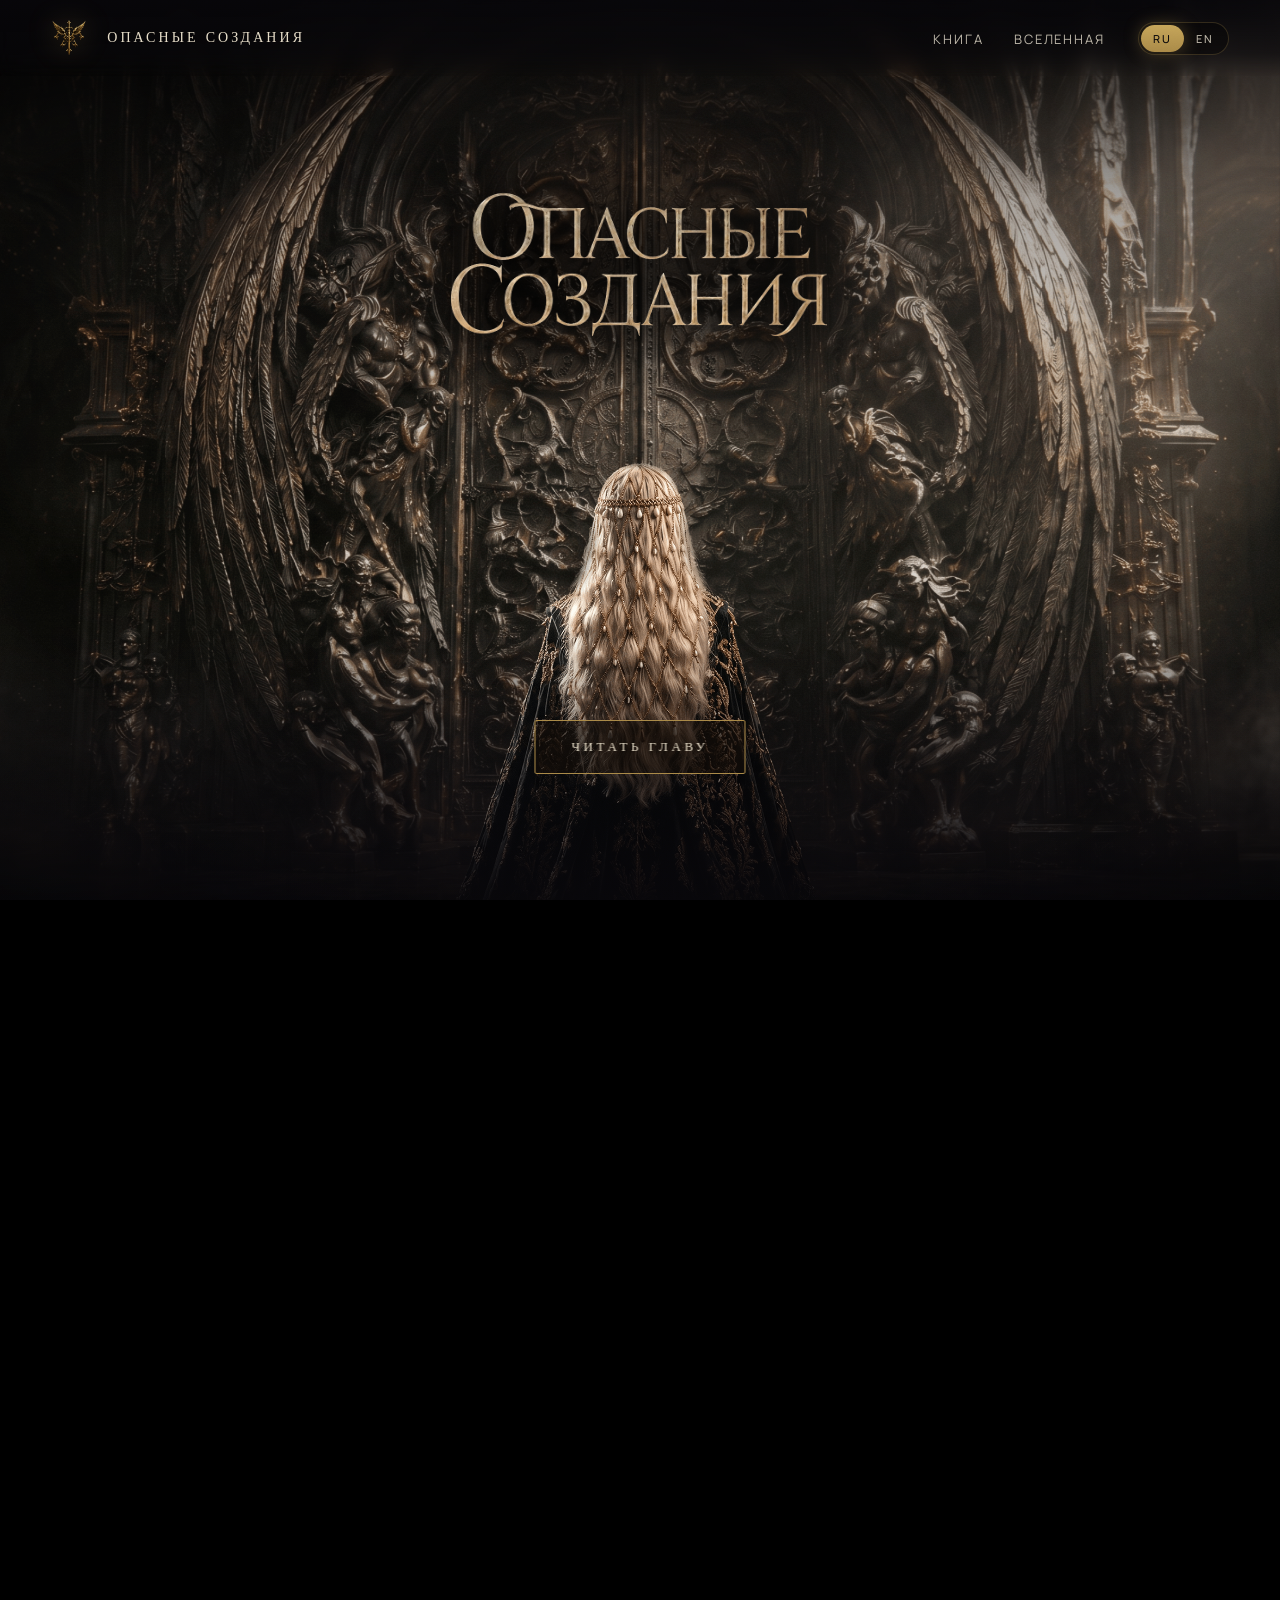
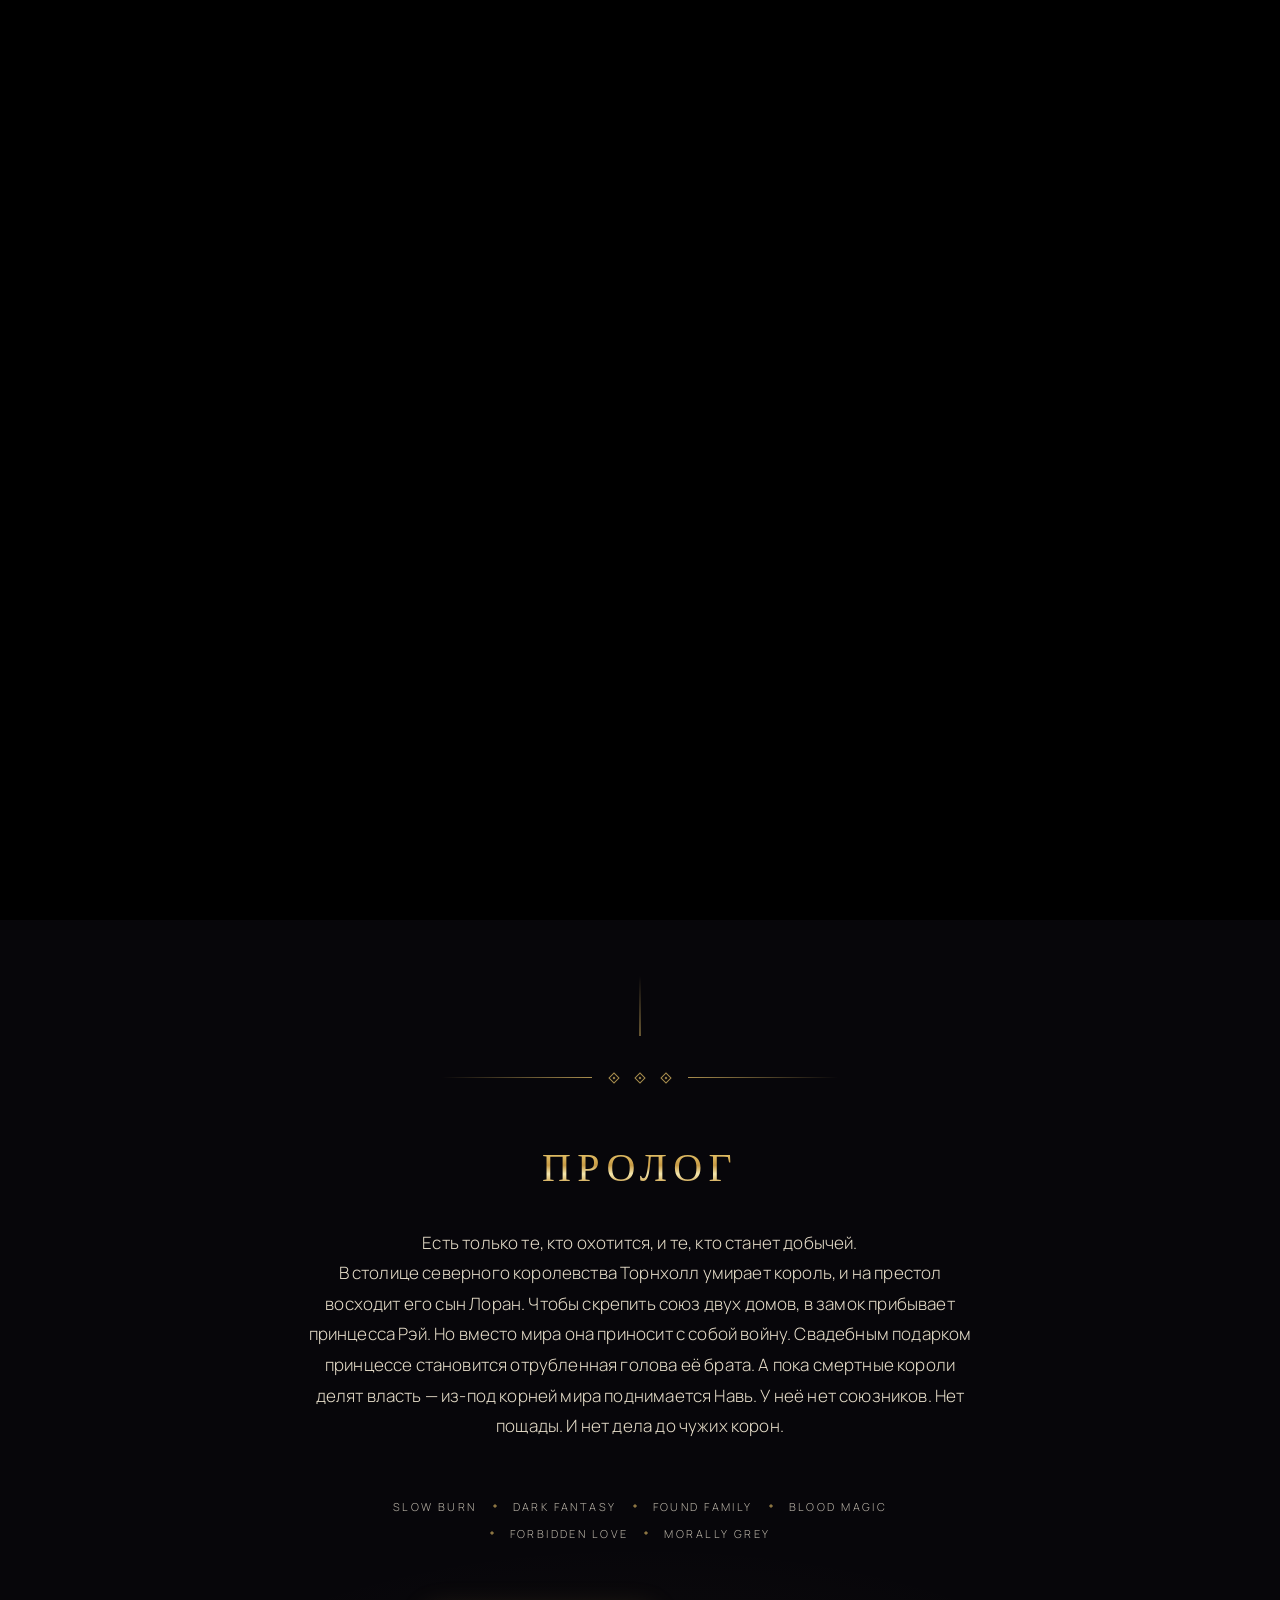
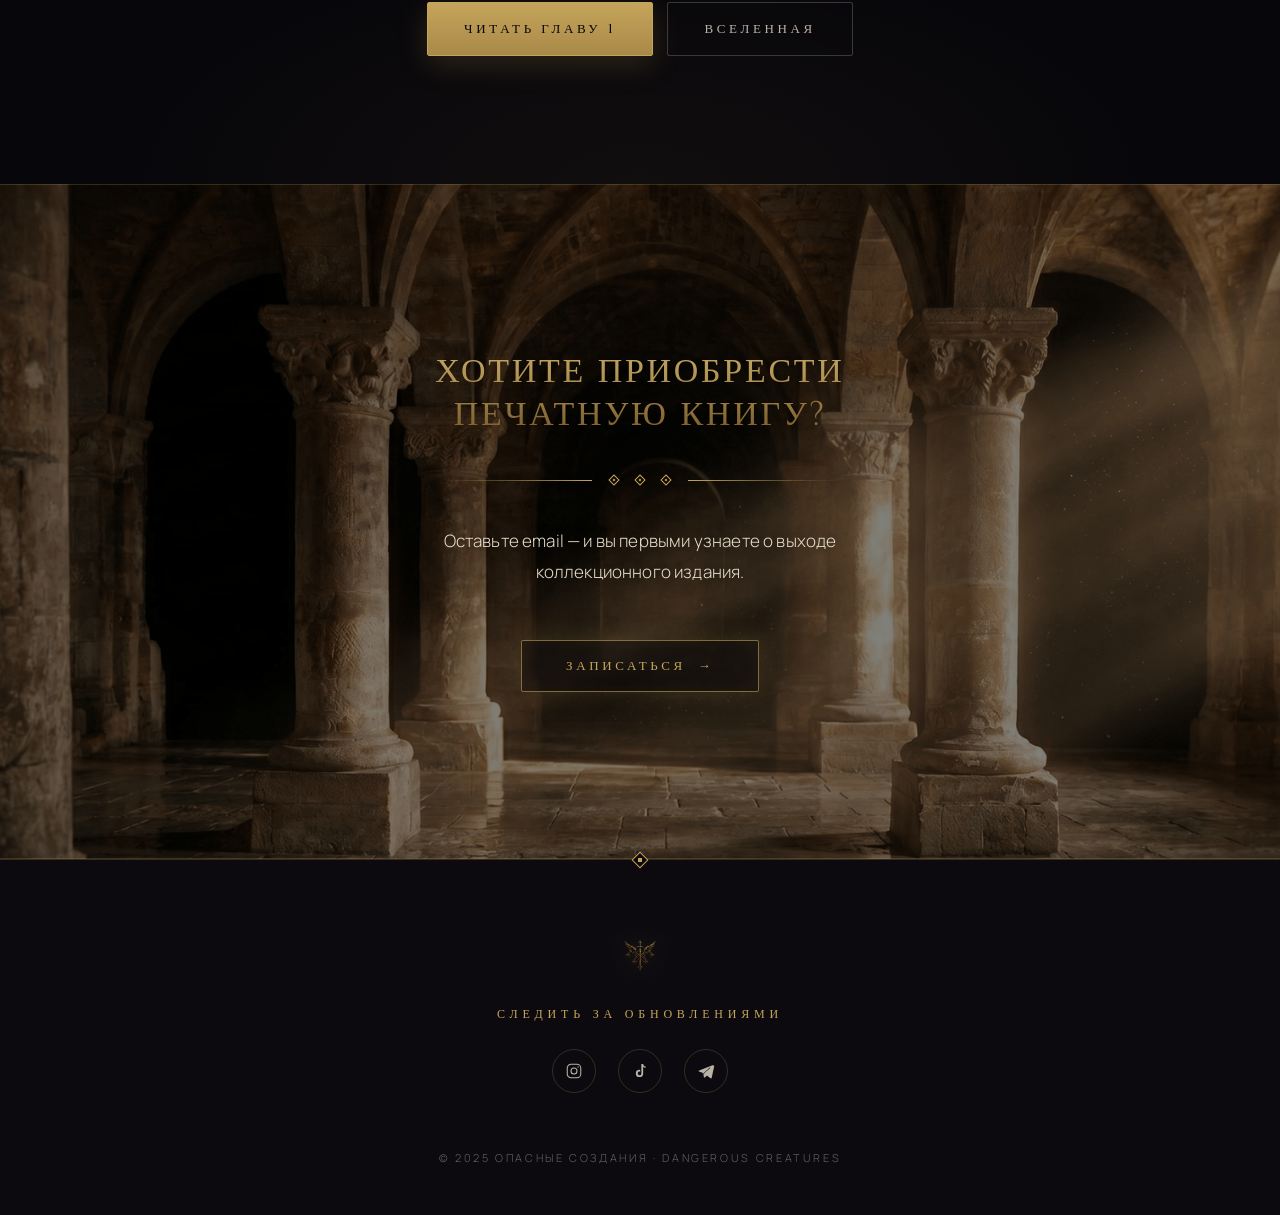
==== index.html @ c4b8ee61 "inital" ====
<!DOCTYPE html>
<html lang="ru">
<head>
<meta charset="UTF-8" />
<meta name="viewport" content="width=device-width, initial-scale=1.0" />
<title>Опасные Создания — Dark Fantasy</title>
<link rel="preconnect" href="https://fonts.googleapis.com" />
<link rel="preconnect" href="https://fonts.gstatic.com" crossorigin />
<link href="https://fonts.googleapis.com/css2?family=Cinzel:wght@400;500;600;700;800&family=Cormorant+Garamond:ital,wght@0,300;0,400;0,500;0,600;1,300;1,400&family=Manrope:wght@300;400;500;600&family=Playfair+Display:ital,wght@0,400;0,500;1,400&display=swap" rel="stylesheet" />
<link rel="icon" type="image/png" href="assets/logo_small.png" />
<style>
  :root {
    --obsidian: #07060a;
    --obsidian-2: #0c0a0f;
    --ink: #131017;
    --gold: #C5A55A;
    --gold-soft: #a98948;
    --gold-deep: #7c5e29;
    /* metallic gold — pale highlight → rich gold → bronze shadow → highlight band */
    --gold-gradient: linear-gradient(180deg,
      #f7ecc0 0%,
      #e6c66e 22%,
      #c79a44 44%,
      #f4e6ad 58%,
      #cca04a 74%,
      #9a7430 100%);
    /* muted gold — softer, dimmer band for the pre-order heading */
    --gold-gradient-soft: linear-gradient(180deg,
      #c2a766 0%,
      #a98948 46%,
      #8a6c38 74%,
      #7c5e29 100%);
    --burgundy: #4B0F16;
    --pearl: #e6ddc9;
    --pearl-dim: #b9b3a7;
    --line: rgba(197, 165, 90, 0.22);
    --nav-h: 76px;
  }

  * { box-sizing: border-box; margin: 0; padding: 0; }

  html {
    scroll-behavior: smooth;
    /* Magnetic snap to description after hero ends. Snap only on description
       (so within-hero scrolling stays free), proximity so it only pulls when close. */
    scroll-snap-type: y proximity;
  }
  .description { scroll-snap-align: start; }

  body {
    background: var(--obsidian);
    color: var(--pearl);
    font-family: 'Manrope', sans-serif;
    font-weight: 300;
    line-height: 1.55;
    overflow-x: clip;
    -webkit-font-smoothing: antialiased;
  }

  img { display: block; max-width: 100%; }

  ::selection { background: var(--gold); color: var(--obsidian); }

  /* ---------- film-grain texture across the page ---------- */
  body::before {
    content: "";
    position: fixed; inset: 0;
    pointer-events: none;
    z-index: 200;
    opacity: 0.07;
    mix-blend-mode: overlay;
    background-image: url("data:image/svg+xml;utf8,<svg xmlns='http://www.w3.org/2000/svg' width='200' height='200'><filter id='n'><feTurbulence type='fractalNoise' baseFrequency='0.85' numOctaves='2' stitchTiles='stitch'/><feColorMatrix values='0 0 0 0 0.77 0 0 0 0 0.65 0 0 0 0 0.35 0 0 0 0.7 0'/></filter><rect width='100%25' height='100%25' filter='url(%23n)'/></svg>");
  }

  /* ---------- NAVIGATION ---------- */
  .nav {
    position: fixed;
    top: 0; left: 0; right: 0;
    height: var(--nav-h);
    z-index: 100;
    display: flex;
    align-items: center;
    justify-content: space-between;
    padding: 0 clamp(20px, 4vw, 56px);
    background: linear-gradient(180deg, rgba(7,6,10,0.85) 0%, rgba(7,6,10,0.55) 70%, rgba(7,6,10,0) 100%);
    backdrop-filter: blur(8px);
    -webkit-backdrop-filter: blur(8px);
    transition: background 0.4s ease;
  }
  .nav.is-solid {
    background: rgba(7,6,10,0.92);
    border-bottom: 1px solid var(--line);
  }

  .brand {
    display: flex;
    align-items: center;
    gap: 20px;
    color: var(--pearl);
    text-decoration: none;
  }
  .brand img {
    width: 36px; height: 36px;
    flex-shrink: 0;
    object-fit: contain;
    filter: drop-shadow(0 0 14px rgba(197,165,90,0.35));
  }
  .brand-name {
    font-family: 'Cinzel', serif;
    font-weight: 500;
    font-size: 14px;
    letter-spacing: 0.22em;
    text-transform: uppercase;
    color: var(--pearl);
    white-space: nowrap;
  }

  .nav-right {
    display: flex;
    align-items: center;
    gap: clamp(18px, 2.6vw, 38px);
  }
  .nav-links {
    display: flex;
    align-items: center;
    gap: clamp(18px, 2.4vw, 34px);
    list-style: none;
  }
  .nav-links a {
    font-family: 'Manrope', sans-serif;
    font-weight: 400;
    font-size: 13px;
    letter-spacing: 0.14em;
    text-transform: uppercase;
    color: var(--pearl-dim);
    text-decoration: none;
    position: relative;
    padding: 4px 0;
    transition: color 0.3s ease;
  }
  .nav-links a::after {
    content: "";
    position: absolute;
    left: 0; right: 0; bottom: -2px;
    height: 1px;
    background: var(--gold);
    transform: scaleX(0);
    transform-origin: left center;
    transition: transform 0.4s ease;
  }
  .nav-links a:hover { color: var(--pearl); }
  .nav-links a:hover::after { transform: scaleX(1); }

  /* lang toggle */
  .lang {
    display: inline-flex;
    align-items: center;
    border: 1px solid var(--line);
    border-radius: 999px;
    padding: 2px;
    background: rgba(0,0,0,0.35);
  }
  .lang button {
    appearance: none;
    border: 0;
    background: transparent;
    color: var(--pearl-dim);
    font-family: 'Manrope', sans-serif;
    font-size: 11px;
    font-weight: 500;
    letter-spacing: 0.18em;
    padding: 6px 12px;
    border-radius: 999px;
    cursor: pointer;
    transition: all 0.3s ease;
  }
  .lang button.is-active {
    background: linear-gradient(180deg, var(--gold) 0%, var(--gold-soft) 100%);
    color: var(--obsidian);
    box-shadow: 0 0 18px rgba(197,165,90,0.35);
  }

  /* burger */
  .burger {
    display: none;
    width: 34px; height: 34px;
    background: transparent;
    border: 0;
    cursor: pointer;
    position: relative;
  }
  .burger span {
    display: block;
    height: 1px;
    background: var(--pearl);
    margin: 7px 0;
    transition: transform 0.3s ease, opacity 0.3s ease;
  }
  .nav.is-open .burger span:nth-child(1) { transform: translateY(8px) rotate(45deg); }
  .nav.is-open .burger span:nth-child(2) { opacity: 0; }
  .nav.is-open .burger span:nth-child(3) { transform: translateY(-8px) rotate(-45deg); }

  /* ---------- HERO ----------
     Scroll-driven cinematic sequence (desktop). The hero is a tall scroll
     region with a sticky stage pinned to the viewport. As you scroll, the
     three backgrounds cross-fade with a forward push (home_1 → home_2 →
     home_3), the foreground figure (ray_home) stays locked in place, and
     the title grows 25vw → 32vw → 40vw. Static image on mobile (no parallax).
       z0  .hero-bg-3   home_3.png  (deepest hall — always-opaque base)
       z1  .hero-bg-2   home_2.png  (fades away in 2nd half)
       z2  .hero-bg-1   home_1.png  (closed doors — fades away in 1st half)
       z3  tone   z4 fog   z5 .hero-ray (figure)   z6 vignette
       z10 .hero-content (title + tagline + button) */
  .hero {
    position: relative;
    height: 280vh;            /* scroll length of the pinned sequence */
    background: #000;
  }
  .hero-pin {
    position: sticky;
    top: 0;
    height: 100vh;
    min-height: 640px;
    overflow: hidden;
  }
  /* Cross-fading background plates. home_3 is the always-opaque base; the
     plates above it fade out and push forward (scale) as you scroll. */
  .hero-bg {
    position: absolute;
    inset: 0;
    background-size: cover;
    background-position: center;
    background-repeat: no-repeat;
    transform-origin: 50% 58%;
    will-change: opacity, transform;
  }
  .hero-bg-3 { background-image: url("assets/home_3.png"); z-index: 0; }
  .hero-bg-2 { background-image: url("assets/home_2.png"); z-index: 1; }
  .hero-bg-1 { background-image: url("assets/home_1.png"); z-index: 2; }

  /* Foreground figure — locked in place, never animates. Constant 50% height,
     centered on the lower edge, in front of the parallax backgrounds. */
  .hero-ray {
    position: absolute;
    inset: 0;
    z-index: 5;
    pointer-events: none;
    background: url("assets/ray_home.png") center bottom / auto 50% no-repeat;
  }

  /* Tone overlay to keep the title legible over the imagery */
  .hero-bg-tone {
    position: absolute;
    inset: 0;
    z-index: 3;
    pointer-events: none;
    background:
      linear-gradient(180deg,
        rgba(7,6,10,0.55) 0%,
        rgba(7,6,10,0.22) 38%,
        rgba(7,6,10,0.10) 60%,
        rgba(7,6,10,0.55) 100%
      );
  }

  /* Drifting volumetric fog */
  .hero-fog {
    position: absolute;
    inset: 0;
    z-index: 4;
    pointer-events: none;
    background-image: url("data:image/svg+xml;utf8,<svg xmlns='http://www.w3.org/2000/svg' width='800' height='600'><filter id='f'><feTurbulence type='fractalNoise' baseFrequency='0.012 0.018' numOctaves='2' seed='3'/><feColorMatrix values='0 0 0 0 1   0 0 0 0 0.85   0 0 0 0 0.55   0 0 0 0.35 0'/></filter><rect width='100%25' height='100%25' filter='url(%23f)'/></svg>");
    background-size: 1400px 1050px;
    opacity: 0.12;
    mix-blend-mode: screen;
  }

  /* Vignette plate — sits between background layers and content */
  .hero-vignette {
    position: absolute;
    inset: 0;
    z-index: 6;
    pointer-events: none;
    background:
      radial-gradient(ellipse 88% 92% at 50% 50%,
        rgba(0,0,0,0) 50%,
        rgba(0,0,0,0.55) 100%
      ),
      linear-gradient(180deg, rgba(0,0,0,0.55) 0%, rgba(0,0,0,0) 22%),
      linear-gradient(180deg, rgba(0,0,0,0) 70%, rgba(7,6,10,0.95) 100%);
  }

  /* Mobile static layer */
  .hero-mobile {
    display: none;
    position: absolute;
    inset: 0;
    z-index: 0;
    pointer-events: none;
    background: url("assets/home_mobile.png") center / cover no-repeat;
  }
  /* Subtle top/bottom darkening on the mobile hero so title + button stay legible */
  .hero-mobile-tone {
    display: none;
    position: absolute; inset: 0;
    z-index: 1;
    pointer-events: none;
    background:
      linear-gradient(180deg,
        rgba(7,6,10,0.65) 0%,
        rgba(7,6,10,0.20) 22%,
        rgba(7,6,10,0.0) 45%,
        rgba(7,6,10,0.0) 60%,
        rgba(7,6,10,0.75) 100%);
  }

  /* ---------- Hero text overlay (FIXED — sits at z-index 5) ---------- */
  .hero-content {
    position: absolute;
    inset: 0;
    z-index: 10;
    display: flex;
    flex-direction: column;
    align-items: center;
    text-align: center;
    padding: 0 24px;
    pointer-events: none;
  }
  .hero-content > * { pointer-events: auto; }

  /* The text block is the positioning context for the title lockup. */
  .hero-text-block {
    position: absolute;
    inset: 0;
    pointer-events: none;
    will-change: transform, opacity;
  }
  .hero-text-block > * { pointer-events: auto; }

  /* Lockup anchored near the top, above the figure's head. The title image
     grows downward as the sequence advances (width driven by JS). */
  .hero-lockup {
    position: absolute;
    left: 50%;
    top: 13%;
    transform: translateX(-50%);
    z-index: 1;
    display: flex;
    flex-direction: column;
    align-items: center;
    gap: clamp(16px, 2.8vh, 30px);
    width: max-content;
    max-width: 92vw;
  }
  .hero-title {
    position: relative;
    width: 42vw;            /* start size; updated to 42→47→52vw by scroll JS */
    height: auto;
    z-index: 1;
  }

  /* Divider + tagline: independent of the title. Anchored at a fixed spot in
     the viewport (they do NOT move when the title grows) and fade out on scroll. */
  .hero-intro {
    position: absolute;
    left: 50%;
    top: 44%;
    transform: translateX(-50%);
    z-index: 1;
    display: flex;
    flex-direction: column;
    align-items: center;
    gap: clamp(16px, 2.8vh, 30px);
    width: max-content;
    max-width: 92vw;
    will-change: opacity;
  }

  /* Button — separate, anchored to the lower portion; stays still during hero scroll */
  .hero-cta {
    position: absolute;
    bottom: 14vh;
    left: 50%;
    transform: translateX(-50%);
    opacity: 1;
    will-change: opacity;
  }
  @keyframes ctaIn {
    from { opacity: 0; transform: translate(-50%, 16px); }
    to   { opacity: 1; transform: translate(-50%, 0); }
  }
  @keyframes titleIn {
    from { opacity: 0; transform: translateY(20px) scale(0.98); filter: blur(6px); }
    to   { opacity: 1; transform: translateY(0) scale(1); filter: blur(0); }
  }

  .hero-divider {
    width: min(420px, 60vw);
    height: 1px;
    background: linear-gradient(90deg, transparent, #9c7330 8%, #b5853a 50%, #9c7330 92%, transparent);
    transform-origin: center;
  }
  @keyframes lineGrow {
    from { transform: scaleX(0); opacity: 0; }
    to   { transform: scaleX(1); opacity: 1; }
  }

  .hero-tagline {
    font-family: 'Cormorant Garamond', serif;
    font-weight: 400;
    font-style: italic;
    font-size: clamp(15px, 1.55vw, 22px);
    color: var(--pearl);
    letter-spacing: 0.02em;
    max-width: 720px;
    text-wrap: balance;
    text-shadow: 0 2px 18px rgba(0,0,0,0.9), 0 0 30px rgba(0,0,0,0.7);
    opacity: 1;
  }
  .hero-tagline::before, .hero-tagline::after {
    content: "“";
    color: var(--gold);
    font-size: 1.1em;
    margin: 0 4px;
    opacity: 0.7;
  }
  .hero-tagline::after { content: "”"; }

  @keyframes fadeUp {
    from { opacity: 0; transform: translateY(16px); }
    to   { opacity: 1; transform: translateY(0); }
  }

  /* Entrance animations only when motion is allowed. Base state above is the
     visible end-state, so print / PDF / reduced-motion always show content. */
  @media (prefers-reduced-motion: no-preference) {
    .hero-title   { animation: titleIn 1.4s 0.2s cubic-bezier(.2,.7,.2,1) both; }
    .hero-divider { animation: lineGrow 1.2s 1.1s cubic-bezier(.2,.7,.2,1) both; }
    .hero-tagline { animation: fadeUp 1.2s 1.5s ease both; }
    .hero-cta     { animation: ctaIn 1.2s 1.9s ease both; }
  }

  /* Buttons */
  .btn {
    display: inline-flex;
    align-items: center;
    justify-content: center;
    gap: 12px;
    font-family: 'Cinzel', serif;
    font-weight: 500;
    font-size: 13px;
    letter-spacing: 0.28em;
    text-transform: uppercase;
    text-decoration: none;
    padding: 16px 36px;
    color: var(--pearl);
    background: rgba(20, 14, 8, 0.55);
    border: 1px solid var(--gold-soft);
    border-radius: 2px;
    cursor: pointer;
    position: relative;
    overflow: hidden;
    transition: color 0.4s ease, border-color 0.4s ease, background 0.4s ease, letter-spacing 0.4s ease;
    backdrop-filter: blur(2px);
  }
  .btn::before {
    content: "";
    position: absolute;
    inset: 0;
    background: linear-gradient(120deg, transparent 0%, rgba(197,165,90,0.18) 50%, transparent 100%);
    transform: translateX(-110%);
    transition: transform 0.7s cubic-bezier(.4,0,.2,1);
  }
  .btn:hover {
    color: var(--obsidian);
    background: var(--gold);
    border-color: var(--gold);
    letter-spacing: 0.32em;
    box-shadow: 0 0 40px rgba(197,165,90,0.25);
  }
  .btn:hover::before { transform: translateX(110%); }

  .btn-ghost {
    background: transparent;
    border-color: rgba(231,228,222,0.22);
    color: var(--pearl-dim);
  }
  .btn-ghost:hover {
    border-color: var(--gold);
    background: transparent;
    color: var(--gold);
    box-shadow: none;
  }

  /* ---------- DESCRIPTION SECTION ---------- */
  .description {
    position: relative;
    padding: clamp(80px, 12vw, 160px) 24px clamp(80px, 10vw, 140px);
    background:
      radial-gradient(ellipse 60% 40% at 50% 100%, rgba(197,165,90,0.05) 0%, transparent 70%),
      var(--obsidian);
    overflow: hidden;
  }
  .description::before {
    /* decorative gold sigil top */
    content: "";
    position: absolute;
    top: 56px; left: 50%;
    transform: translateX(-50%);
    width: 1px; height: 60px;
    background: linear-gradient(180deg, transparent, var(--gold));
  }

  .ornament {
    display: flex;
    align-items: center;
    justify-content: center;
    gap: 18px;
    margin-bottom: 56px;
    color: var(--gold);
    opacity: 0.85;
  }
  .ornament .rule {
    width: clamp(50px, 14vw, 150px); height: 1px;
    background: linear-gradient(90deg, transparent, var(--gold));
  }
  .ornament .rule.right {
    background: linear-gradient(90deg, var(--gold), transparent);
  }
  .ornament .diamond {
    width: 8px; height: 8px;
    border: 1px solid var(--gold);
    transform: rotate(45deg);
    position: relative;
  }
  .ornament .diamond::before {
    content: "";
    position: absolute; inset: 2px;
    background: var(--gold);
  }

  .description-body {
    max-width: 680px;
    margin: 0 auto;
    text-align: center;
  }
  .description-eyebrow {
    display: inline-block;
    max-width: 12em;
    font-family: 'Cinzel', serif;
    font-weight: 400;
    font-size: clamp(26px, 3.6vw, 40px);
    letter-spacing: 0.16em;
    text-transform: uppercase;
    margin-bottom: 28px;
    /* metallic gold */
    background: var(--gold-gradient);
    background-size: 100% 100%;
    -webkit-background-clip: text;
    background-clip: text;
    color: transparent;
  }
  .body-text {
    font-family: 'Manrope', sans-serif;
    font-weight: 300;
    font-size: clamp(15px, 1.5vw, 17px);
    line-height: 1.8;
    letter-spacing: 0.01em;
    color: #e6ddc9;
    text-wrap: pretty;
  }


  .tags {
    display: flex;
    flex-wrap: wrap;
    justify-content: center;
    gap: 10px 0;
    margin: 56px auto 0;
    max-width: 720px;
    font-family: 'Manrope', sans-serif;
    font-size: 11px;
    letter-spacing: 0.22em;
    text-transform: uppercase;
    color: var(--pearl-dim);
  }
  .tags span {
    padding: 0 18px;
    position: relative;
    white-space: nowrap;
  }
  .tags span + span::before {
    content: "";
    position: absolute; left: 0; top: 50%;
    width: 3px; height: 3px;
    background: var(--gold);
    transform: translate(-1.5px, -50%) rotate(45deg);
    opacity: 0.7;
  }

  /* Global primary button */
  .btn-primary {
    color: var(--obsidian);
    background: linear-gradient(180deg, var(--gold) 0%, var(--gold-soft) 100%);
    border-color: var(--gold);
    box-shadow: 0 8px 30px rgba(197,165,90,0.18);
  }
  .btn-primary:hover {
    color: var(--obsidian);
    background: linear-gradient(180deg, #d8b665 0%, #b9954f 100%);
    box-shadow: 0 0 40px rgba(197,165,90,0.45);
  }

  .cta-row {
    display: flex;
    flex-wrap: wrap;
    justify-content: center;
    gap: 14px;
    margin-top: 60px;
  }

  /* Description top CTA */
  .desc-cta-top {
    text-align: center;
    margin-bottom: 52px;
  }
  .desc-cta-top .btn {
    font-size: 14px;
    padding: 18px 52px;
    letter-spacing: 0.34em;
  }

  /* Hero CTA arrow (mobile) */
  .hero-cta-arrow {
    display: none;
    align-items: center;
    justify-content: center;
    font-size: 22px;
    color: var(--pearl);
    text-decoration: none;
    width: 52px; height: 52px;
    border: 1px solid rgba(231,228,222,0.35);
    border-radius: 50%;
    transition: border-color 0.3s ease, color 0.3s ease;
  }
  .hero-cta-arrow:hover { border-color: var(--gold); color: var(--gold); }

  /* End CTA section */
  .end-cta {
    padding: clamp(64px, 9vw, 112px) 24px;
    display: flex;
    flex-wrap: wrap;
    justify-content: center;
    align-items: center;
    gap: 14px;
    background: var(--obsidian-2);
    border-top: 1px solid var(--line);
  }
  .end-cta .btn-primary {
    font-size: 14px;
    padding: 18px 52px;
    letter-spacing: 0.34em;
  }

  /* ---------- PRE-ORDER SECTION ---------- */
  .preorder-section {
    position: relative;
    padding: clamp(88px, 13vw, 168px) 24px;
    text-align: center;
    background: url('assets/crypt2.png') center / cover no-repeat;
    border-top: 1px solid var(--line);
    border-bottom: 1px solid var(--line);
  }
  .preorder-inner {
    position: relative;
    max-width: 720px;
    margin: 0 auto;
  }
  .preorder-title {
    margin: 0 auto;
    font-family: 'Cinzel', serif;
    font-weight: 400;
    font-size: clamp(22px, 3.2vw, 34px);
    line-height: 1.25;
    letter-spacing: 0.08em;
    text-transform: uppercase;
    white-space: nowrap;
    /* muted metallic gold */
    background: var(--gold-gradient-soft);
    background-size: 100% 100%;
    -webkit-background-clip: text;
    background-clip: text;
    color: transparent;
  }
  .preorder-ornament {
    margin: clamp(26px, 3.4vw, 40px) auto clamp(28px, 3.6vw, 42px);
    opacity: 0.9;
  }
  .preorder-sub {
    max-width: 480px;
    margin: 0 auto clamp(36px, 4.6vw, 52px);
    text-shadow: 0 1px 14px rgba(0,0,0,0.75);
  }
  .preorder-btn {
    font-size: 13px;
    padding: 15px 44px;
    letter-spacing: 0.28em;
    border-color: rgba(197,165,90,0.6);
    color: var(--gold);
    background: rgba(7,6,10,0.4);
    backdrop-filter: blur(2px);
    box-shadow: 0 0 24px rgba(197,165,90,0.16), inset 0 0 18px rgba(197,165,90,0.06);
    transition: color 0.35s ease, background 0.35s ease, border-color 0.35s ease, box-shadow 0.35s ease, transform 0.35s ease;
  }
  .preorder-btn:hover {
    color: var(--obsidian);
    background: linear-gradient(180deg, var(--gold) 0%, var(--gold-soft) 100%);
    border-color: var(--gold);
    box-shadow: 0 0 44px rgba(197,165,90,0.5);
    transform: translateY(-2px);
  }
  @media (max-width: 600px) {
    .preorder-btn { padding: 14px 36px; font-size: 12px; }
  }
  .preorder-arrow { display: inline-block; }

  /* scroll reveal — slide up + scale */
  .preorder-title,
  .preorder-ornament,
  .preorder-sub,
  .preorder-btn {
    opacity: 0;
    transform: translateY(46px) scale(0.94);
    transition: opacity 0.85s cubic-bezier(0.16,0.84,0.28,1),
                transform 0.95s cubic-bezier(0.16,0.84,0.28,1);
    will-change: opacity, transform;
  }
  .preorder-section.is-revealed .preorder-title { transition-delay: 0.05s; }
  .preorder-section.is-revealed .preorder-ornament { transition-delay: 0.2s; }
  .preorder-section.is-revealed .preorder-sub { transition-delay: 0.34s; }
  .preorder-section.is-revealed .preorder-btn { transition-delay: 0.5s; }
  .preorder-section.is-revealed .preorder-title,
  .preorder-section.is-revealed .preorder-ornament,
  .preorder-section.is-revealed .preorder-sub,
  .preorder-section.is-revealed .preorder-btn {
    opacity: 1;
    transform: translateY(0) scale(1);
  }
  @media (prefers-reduced-motion: reduce) {
    .preorder-title,
    .preorder-ornament,
    .preorder-sub,
    .preorder-btn {
      opacity: 1;
      transform: none;
      transition: none;
    }
  }

  /* ---------- FOOTER ---------- */
  footer {
    position: relative;
    padding: 80px 24px 48px;
    text-align: center;
    background: var(--obsidian-2);
    border-top: 1px solid var(--line);
  }
  footer::before {
    content: "";
    position: absolute;
    top: 0; left: 50%;
    transform: translate(-50%, -50%) rotate(45deg);
    width: 10px; height: 10px;
    background: var(--obsidian-2);
    border: 1px solid var(--gold);
  }
  footer::after {
    content: "";
    position: absolute;
    top: 0; left: 50%;
    transform: translate(-50%, -50%);
    width: 4px; height: 4px;
    background: var(--gold);
    z-index: 1;
  }

  .footer-text {
    font-family: 'Cinzel', serif;
    font-size: 12px;
    letter-spacing: 0.4em;
    text-transform: uppercase;
    color: var(--gold);
    margin-bottom: 26px;
  }
  .socials {
    display: flex;
    justify-content: center;
    gap: 22px;
    margin-bottom: 56px;
  }
  .socials a {
    width: 44px; height: 44px;
    display: inline-flex;
    align-items: center;
    justify-content: center;
    border: 1px solid var(--line);
    border-radius: 50%;
    color: var(--pearl-dim);
    transition: color 0.3s ease, border-color 0.3s ease, transform 0.4s cubic-bezier(.2,.7,.2,1), box-shadow 0.3s ease;
  }
  .socials a:hover {
    color: var(--gold);
    border-color: var(--gold);
    transform: translateY(-3px);
    box-shadow: 0 8px 24px rgba(197,165,90,0.18);
  }
  .socials svg { width: 18px; height: 18px; }
  .copyright {
    font-family: 'Manrope', sans-serif;
    font-size: 11px;
    letter-spacing: 0.24em;
    text-transform: uppercase;
    color: rgba(231,228,222,0.4);
  }
  .footer-mark {
    display: inline-block;
    margin-bottom: 26px;
    opacity: 0.6;
  }
  .footer-mark img {
    width: 32px; height: 32px;
    filter: drop-shadow(0 0 12px rgba(197,165,90,0.3));
  }

  /* ---------- MOBILE ---------- */
  @media (max-width: 880px) {
    .nav-links, .lang { display: none; }
    .nav.menu-mode .nav-links,
    .nav.menu-mode .lang { display: flex; }
    .burger { display: block; }

    .nav.is-open {
      height: auto;
      min-height: 100vh;
      flex-direction: column;
      justify-content: flex-start;
      padding-top: 80px;
      background: rgba(7,6,10,0.98);
      gap: 36px;
      align-items: flex-start;
      padding-left: clamp(20px, 6vw, 56px);
    }
    .nav.is-open .brand { position: absolute; top: 22px; left: clamp(20px, 4vw, 56px); }
    .nav.is-open .burger { position: absolute; top: 22px; right: clamp(20px, 4vw, 56px); }
    .nav.is-open .nav-right {
      display: flex;
      flex-direction: column;
      align-items: flex-start;
      gap: 28px;
      width: 100%;
    }
    .nav.is-open .nav-links {
      display: flex;
      flex-direction: column;
      align-items: flex-start;
      gap: 22px;
    }
    .nav.is-open .nav-links a {
      font-family: 'Cinzel', serif;
      font-size: 18px;
      letter-spacing: 0.2em;
      color: var(--pearl);
    }
    .nav.is-open .lang { display: inline-flex; }

    /* mobile hero: drop the parallax entirely — the static image already has
       the title baked in, so we show just the image + the scroll arrow. */
    .hero { height: 100vh; }
    .hero-pin { position: static; height: 100vh; }
    .hero-bg, .hero-ray, .hero-fog, .hero-bg-tone, .hero-vignette { display: none; }
    .hero-text-block { display: none; }
    .hero-mobile {
      display: block;
      background-image: url("assets/home_mobile_2.png");
      background-size: cover;
      background-position: center;
    }
    .hero-mobile-tone { display: block; }

    .brand-name { display: none; }
    .brand img { width: 42px; height: 42px; }
    .hero-cta .hero-cta-text { display: none; }
    .hero-cta-arrow { display: flex; }
    .hero-cta { bottom: 7vh; }

    .ornament { display: none; }
    .preorder-ornament { display: flex; }
    .description::before { display: none; }
    .description { padding-top: 56px; }
    .tags { font-size: 10px; }
    .tags span { padding: 0 12px; }
    .cta-row .btn { padding: 14px 24px; font-size: 11px; letter-spacing: 0.2em; flex: 1 1 auto; }
    .cta-row { width: 100%; }
  }

  @media (prefers-reduced-motion: reduce) {
    *, *::before, *::after {
      animation-duration: 0.01ms !important;
      transition-duration: 0.01ms !important;
    }
  }
</style>
</head>
<body>

<!-- ===================== NAV ===================== -->
<header class="nav" id="nav">
  <a class="brand" href="#top">
    <img src="assets/logo_small.png" alt="" />
    <span class="brand-name" data-i18n="brand">Опасные Создания</span>
  </a>

  <div class="nav-right">
    <ul class="nav-links">
      <li><a href="read.html" data-i18n="nav.read">КНИГА</a></li>
      <li><a href="universe.html" data-i18n="nav.world">Вселенная</a></li>
    </ul>

    <div class="lang" role="group" aria-label="Language">
      <button data-lang="ru" class="is-active">RU</button>
      <button data-lang="en">EN</button>
    </div>
  </div>

  <button class="burger" aria-label="Меню" id="burger">
    <span></span><span></span><span></span>
  </button>
</header>

<!-- ===================== HERO ===================== -->
<section class="hero" id="top">
  <div class="hero-pin">
    <div class="hero-bg hero-bg-3"></div>
    <div class="hero-bg hero-bg-2"></div>
    <div class="hero-bg hero-bg-1"></div>
    <div class="hero-bg-tone"></div>
    <div class="hero-fog"></div>
    <div class="hero-ray"></div>
    <div class="hero-vignette"></div>
    <div class="hero-mobile"></div>
    <div class="hero-mobile-tone"></div>

    <div class="hero-content">
      <div class="hero-text-block" id="heroText">
        <div class="hero-lockup">
          <img class="hero-title" id="heroTitleImg" src="assets/title_ru.png" alt="Опасные Создания" />
        </div>
      </div>
      <div class="hero-cta">
        <a href="#story" class="btn hero-cta-text" data-i18n="hero.cta">Читать главу</a>
        <a href="#story" class="hero-cta-arrow" aria-label="Прокрутить вниз">↓</a>
      </div>
    </div>
  </div>
</section>

<!-- ===================== DESCRIPTION ===================== -->
<section class="description" id="story">
  <div class="ornament" aria-hidden="true">
    <span class="rule"></span>
    <span class="diamond"></span>
    <span class="diamond"></span>
    <span class="diamond"></span>
    <span class="rule right"></span>
  </div>

  <div class="description-body">
    <span class="description-eyebrow" data-i18n="story.eyebrow">Пролог</span>

    <p class="body-text" data-i18n-html="story.body">
      Есть только те, кто охотится, и те, кто станет добычей.<br>
      В столице северного королевства Торнхолл умирает король, и на престол восходит его сын Лоран. Чтобы скрепить союз двух домов, в замок прибывает принцесса Рэй. Но вместо мира она приносит с собой войну. Свадебным подарком принцессе становится отрубленная голова её брата. А пока смертные короли делят власть&nbsp;— из-под корней мира поднимается Навь. У неё нет союзников. Нет пощады. И нет дела до чужих корон.
    </p>

    <div class="tags" id="tags">
      <span>Slow burn</span>
      <span>Dark fantasy</span>
      <span>Found family</span>
      <span>Blood magic</span>
      <span>Forbidden love</span>
      <span>Morally grey</span>
    </div>

    <div class="cta-row">
      <a href="read.html" class="btn btn-primary" data-i18n="cta.read">Читать Главу 1</a>
      <a href="universe.html" class="btn btn-ghost" data-i18n="nav.world">Вселенная</a>
    </div>
  </div>
</section>

<!-- ===================== PRE-ORDER ===================== -->
<section class="preorder-section" id="preorder">
  <div class="preorder-inner">
    <h2 class="preorder-title" data-i18n-html="preorder.title">Хотите приобрести<br>печатную книгу?</h2>
    <div class="ornament preorder-ornament" aria-hidden="true">
      <span class="rule"></span>
      <span class="diamond"></span>
      <span class="diamond"></span>
      <span class="diamond"></span>
      <span class="rule right"></span>
    </div>
    <p class="preorder-sub body-text" data-i18n-html="preorder.sub">Оставьте email&nbsp;— и&nbsp;вы первыми узнаете о&nbsp;выходе коллекционного издания.</p>
    <a class="btn btn-ghost preorder-btn" href="https://forms.gle/8o8okumvPJW8QKLm9" target="_blank" rel="noopener">
      <span data-i18n="preorder.cta">Записаться</span>
      <span class="preorder-arrow" aria-hidden="true">→</span>
    </a>
  </div>
</section>

<!-- ===================== FOOTER ===================== -->
<footer>
  <a class="footer-mark" href="#top" aria-label="Опасные Создания">
    <img src="assets/logo_small.png" alt="" />
  </a>
  <div class="footer-text" data-i18n="footer.follow">Следить за обновлениями</div>
  <nav class="socials" aria-label="Соц. сети">
    <a href="https://www.instagram.com/dangerous_creatures_fantasy" target="_blank" rel="noopener" aria-label="Instagram">
      <svg viewBox="0 0 24 24" fill="none" stroke="currentColor" stroke-width="1.4">
        <rect x="3" y="3" width="18" height="18" rx="5"/>
        <circle cx="12" cy="12" r="4"/>
        <circle cx="17.5" cy="6.5" r="0.9" fill="currentColor" stroke="none"/>
      </svg>
    </a>
    <a href="https://www.tiktok.com/@dangerouscreature8?is_from_webapp=1&sender_device=pc" target="_blank" rel="noopener" aria-label="TikTok">
      <svg viewBox="0 0 24 24" fill="currentColor">
        <path d="M19.6 7.6a5.5 5.5 0 0 1-3.4-1.2v8.8a4.9 4.9 0 1 1-4.9-4.9c.3 0 .6 0 .9.1v2.6a2.4 2.4 0 1 0 1.6 2.2V2.5h2.5a3.4 3.4 0 0 0 3.3 3.4v1.7Z"/>
      </svg>
    </a>
    <a href="https://t.me/dangerous_creatures" target="_blank" rel="noopener" aria-label="Telegram">
      <svg viewBox="0 0 24 24" fill="currentColor">
        <path d="M21.6 4.1 2.9 11.3c-1.1.4-1.1 1.1-.2 1.4l4.7 1.5 1.8 5.7c.2.6.4.8.9.8.4 0 .6-.2.8-.4l2.3-2.2 4.8 3.5c.9.5 1.5.2 1.7-.8l3.1-14.5c.3-1.3-.5-1.9-1.4-1.5Zm-3.6 3.6L9.6 15l-.3 3.5-1-3.1L17 7.3c.3-.2.5-.1.2.4Z"/>
      </svg>
    </a>
  </nav>
  <div class="copyright">© 2025 Опасные Создания · Dangerous Creatures</div>
</footer>

<!-- ===================== SCRIPTS ===================== -->
<script>
  // -------- Brand logo: smooth scroll to top --------
  (function () {
    const brand = document.querySelector('.brand');
    if (!brand) return;
    brand.addEventListener('click', (e) => {
      e.preventDefault();
      window.scrollTo({ top: 0, behavior: 'smooth' });
    });
  })();
  (function () {
    const nav = document.getElementById('nav');
    let lastY = window.scrollY;
    let ticking = false;
    function onScroll() {
      const y = window.scrollY;
      // solid background after a bit — header stays pinned at top at all times
      nav.classList.toggle('is-solid', y > 60);
      lastY = y;
      ticking = false;
    }
    window.addEventListener('scroll', () => {
      if (!ticking) { requestAnimationFrame(onScroll); ticking = true; }
    }, { passive: true });
  })();

  // -------- Hero multi-layer parallax (desktop only) --------
  // -------- Hero scroll-driven cinematic sequence (desktop only) --------
  // The hero is a tall, sticky-pinned region. A 0→1 scroll progress drives:
  //   • backgrounds: home_1 → home_2 → home_3 cross-fade + forward push
  //   • title image: width grows 25vw → 32vw (mid) → 40vw (end)
  //   • intro group (divider + tagline + CTA): fades out as you scroll in
  // The foreground figure (ray_home) is never touched — it stays locked.
  // On mobile everything resets and the static image takes over.
  (function () {
    const hero    = document.querySelector('.hero');
    const bg1     = document.querySelector('.hero-bg-1');
    const bg2     = document.querySelector('.hero-bg-2');
    const bg3     = document.querySelector('.hero-bg-3');
    const title   = document.getElementById('heroTitleImg');
    const fadeEls = document.querySelectorAll('.hero-divider, .hero-tagline, .hero-cta');
    if (!hero || !bg1 || !bg2 || !title) return;
    const mq = window.matchMedia('(min-width: 881px)');

    const clamp = (v, a, b) => Math.max(a, Math.min(b, v));
    const lerp  = (a, b, t) => a + (b - a) * t;

    function apply() {
      if (!mq.matches) {                       // mobile: hand back to CSS
        [bg1, bg2, bg3].forEach(el => { el.style.opacity = ''; el.style.transform = ''; });
        title.style.width = '';
        fadeEls.forEach(el => el.style.opacity = '');
        return;
      }
      const total    = hero.offsetHeight - window.innerHeight;     // pinned travel
      const scrolled = clamp(-hero.getBoundingClientRect().top, 0, total);
      const p = total > 0 ? scrolled / total : 0;                  // 0 → 1

      const a = clamp(p / 0.5, 0, 1);          // first half   (home_1 → home_2)
      const b = clamp((p - 0.5) / 0.5, 0, 1);  // second half  (home_2 → home_3)

      // Cross-fade: home_1 clears in the first half, home_2 in the second.
      bg1.style.opacity = (1 - a).toFixed(3);
      bg2.style.opacity = (1 - b).toFixed(3);
      // Forward push for depth — each plate scales up as it gives way.
      bg1.style.transform = `scale(${lerp(1.00, 1.14, a).toFixed(4)})`;
      bg2.style.transform = `scale(${lerp(1.00, 1.10, p).toFixed(4)})`;
      bg3.style.transform = `scale(${lerp(1.05, 1.00, p).toFixed(4)})`;

      // Title width: 42% → 47% (mid) → 52% of viewport width.
      const w = p < 0.5 ? lerp(42, 47, a) : lerp(47, 52, b);
      title.style.width = w.toFixed(2) + 'vw';

      // Intro elements fade out over the first ~22% of the scroll.
      const f = clamp(1 - p / 0.22, 0, 1);
      fadeEls.forEach(el => el.style.opacity = f.toFixed(3));
    }

    let ticking = false;
    function onScroll() {
      if (ticking) return;
      ticking = true;
      requestAnimationFrame(() => { apply(); ticking = false; });
    }
    window.addEventListener('scroll', onScroll, { passive: true });
    window.addEventListener('resize', onScroll);
    mq.addEventListener('change', apply);
    apply();
  })();

  // -------- Burger menu --------
  (function () {
    const nav = document.getElementById('nav');
    const burger = document.getElementById('burger');
    burger.addEventListener('click', () => {
      nav.classList.toggle('menu-mode', true);
      nav.classList.toggle('is-open');
      nav.classList.remove('is-hidden');
    });
    nav.querySelectorAll('.nav-links a').forEach(a => {
      a.addEventListener('click', () => nav.classList.remove('is-open'));
    });
  })();

  // -------- RU/EN switcher --------
  const I18N = {
    ru: {
      brand: 'Опасные Создания',
      'nav.read': 'Читать',
      'nav.world': 'Вселенная',
      'hero.tagline': 'Есть только те, кто охотится, и те, кто станет добычей.',
      'hero.cta': 'Читать главу',
      'hero.scroll': 'войдите',
      'story.eyebrow': 'Пролог',
      'story.body': 'В столице северного королевства Торнхолл умирает король, и на престол восходит его сын Лоран. Чтобы скрепить союз двух домов, в замок прибывает принцесса Рэй. Но вместо мира она приносит с собой войну. Свадебным подарком принцессе становится отрубленная голова её брата. А пока смертные короли делят власть&nbsp;— из-под корней мира поднимается Навь. У неё нет союзников. Нет пощады. И нет дела до чужих корон.',
      'cta.read': 'Читать Главу 1',
      'preorder.title': 'Хотите приобрести<br>печатную книгу?',
      'preorder.sub': 'Оставьте email&nbsp;— и&nbsp;вы первыми узнаете о&nbsp;выходе коллекционного издания.',
      'preorder.cta': 'Записаться',
      'footer.follow': 'Следить за обновлениями',
      tags: ['Slow burn','Dark fantasy','Found family','Blood magic','Forbidden love','Morally grey']
    },
    en: {
      brand: 'Dangerous Creatures',
      'nav.read': 'Read',
      'nav.world': 'Universe',
      'hero.tagline': 'There are only those who hunt, and those who become prey.',
      'hero.cta': 'Read Chapter',
      'hero.scroll': 'enter',
      'story.eyebrow': 'Prologue',
      'story.body': 'In the capital of the northern kingdom of Thornhall, the old king is dying — and his son Loran rises to the throne. To seal an alliance of two houses, Princess Rey arrives at the castle. But instead of peace, she brings war with her. Her wedding gift is the severed head of her brother. And while mortal kings divide power among themselves, from beneath the roots of the world rises Nav — she has no allies, no mercy, and no concern for the crowns of others.',
      'cta.read': 'Read Chapter 1',
      'preorder.title': 'Want a printed copy<br>of the book?',
      'preorder.sub': 'Leave your email&nbsp;— and be the first to&nbsp;hear about the collector&rsquo;s edition.',
      'preorder.cta': 'Sign up',
      'footer.follow': 'Follow for updates',
      tags: ['Slow burn','Dark fantasy','Found family','Blood magic','Forbidden love','Morally grey']
    }
  };

  function setLang(lang) {
    const dict = I18N[lang];
    document.documentElement.lang = lang;
    document.querySelectorAll('[data-i18n]').forEach(el => {
      const key = el.dataset.i18n;
      if (dict[key]) el.textContent = dict[key];
    });
    document.querySelectorAll('[data-i18n-html]').forEach(el => {
      const key = el.dataset.i18nHtml;
      if (dict[key]) el.innerHTML = dict[key];
    });
    // tags
    const tagsEl = document.getElementById('tags');
    if (tagsEl && dict.tags) {
      tagsEl.innerHTML = dict.tags.map(t => `<span>${t}</span>`).join('');
    }
    // hero title image: swap RU/EN
    const titleImg = document.getElementById('heroTitleImg');
    if (titleImg) {
      titleImg.src = lang === 'en' ? 'assets/title_en.png' : 'assets/title_ru.png';
      titleImg.alt = lang === 'en' ? 'Dangerous Creatures' : 'Опасные Создания';
    }
    // buttons in lang switcher
    document.querySelectorAll('.lang button').forEach(b => {
      b.classList.toggle('is-active', b.dataset.lang === lang);
    });
    try { localStorage.setItem('lang', lang); } catch(e){}
  }

  document.querySelectorAll('.lang button').forEach(b => {
    b.addEventListener('click', () => setLang(b.dataset.lang));
  });

  // Pre-order section — reveal text on scroll into view
  (function initPreorderReveal() {
    const section = document.getElementById('preorder');
    if (!section) return;
    if (!('IntersectionObserver' in window)) { section.classList.add('is-revealed'); return; }
    const io = new IntersectionObserver((entries) => {
      entries.forEach(entry => {
        if (entry.isIntersecting) {
          section.classList.add('is-revealed');
          io.unobserve(section);
        }
      });
    }, { threshold: 0.32 });
    io.observe(section);
  })();
  try {
    const saved = localStorage.getItem('lang');
    if (saved && I18N[saved]) setLang(saved);
  } catch(e){}
</script>

</body>
</html>
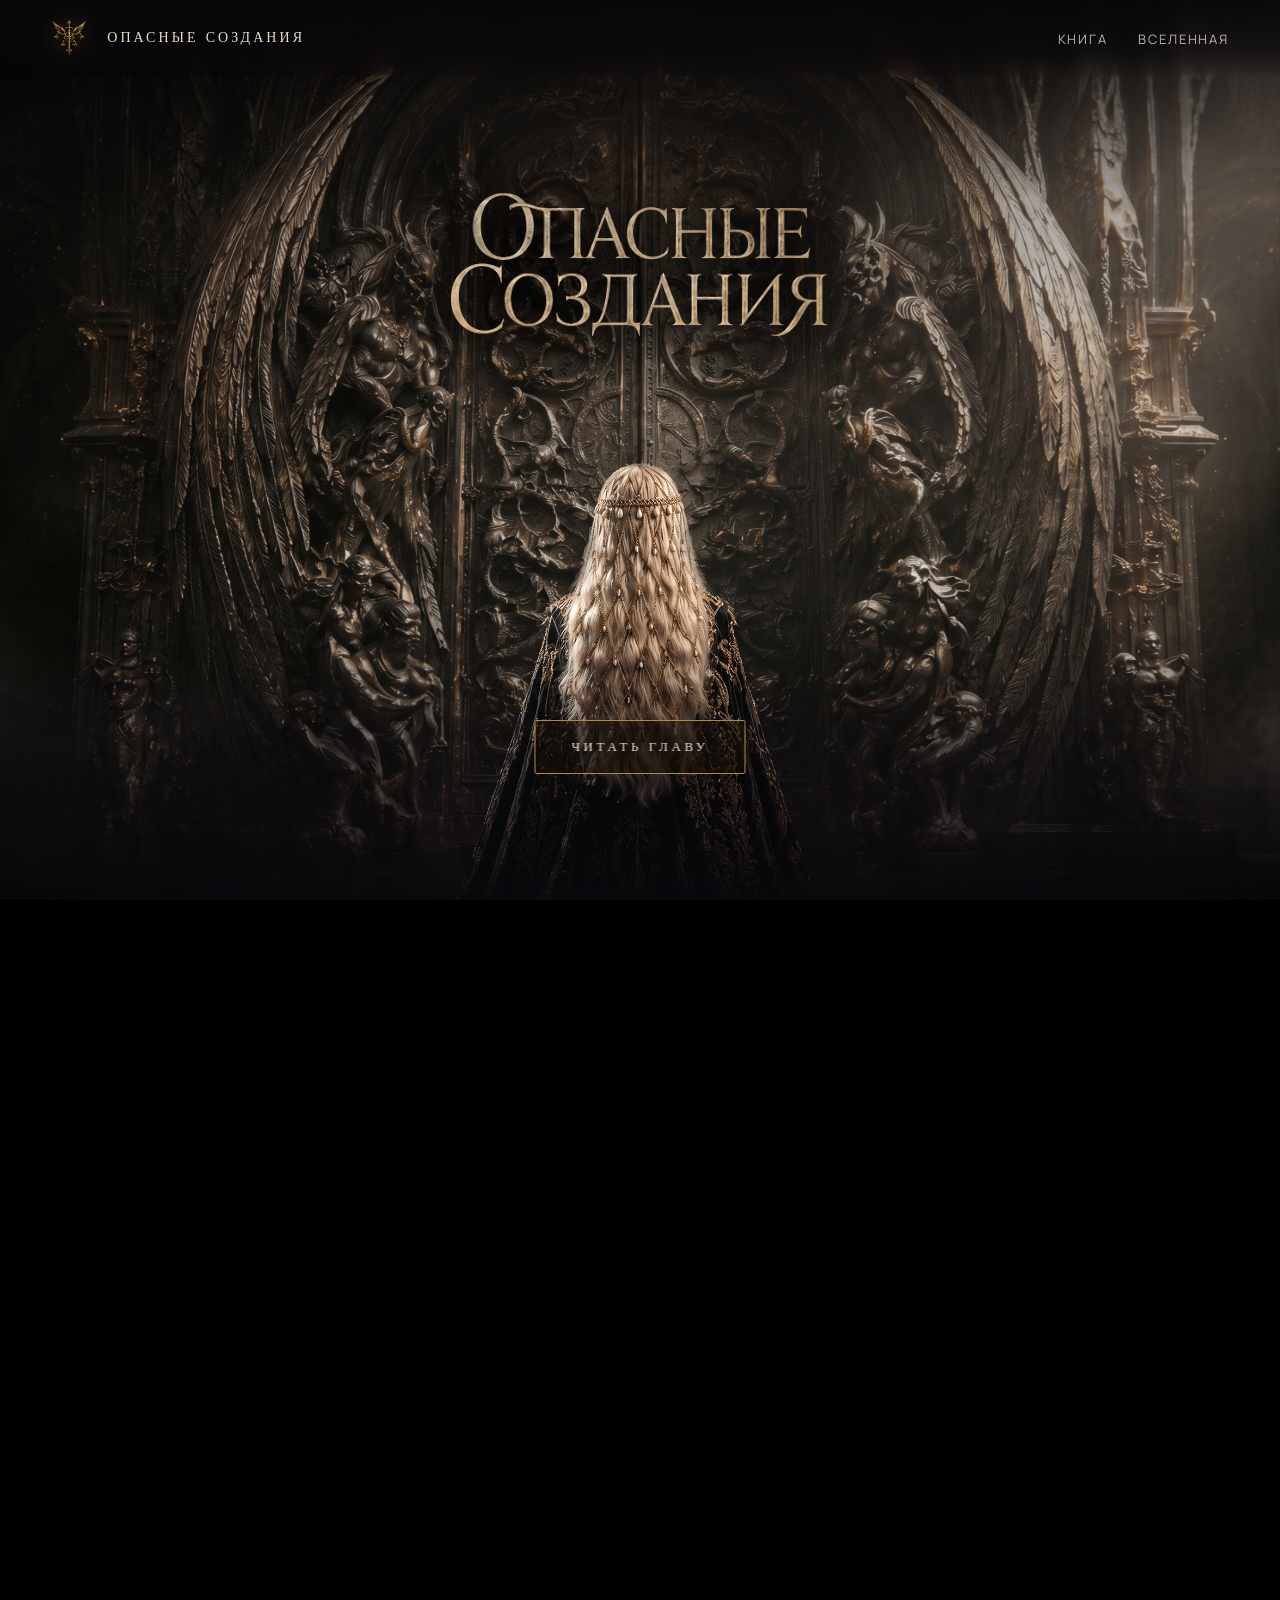
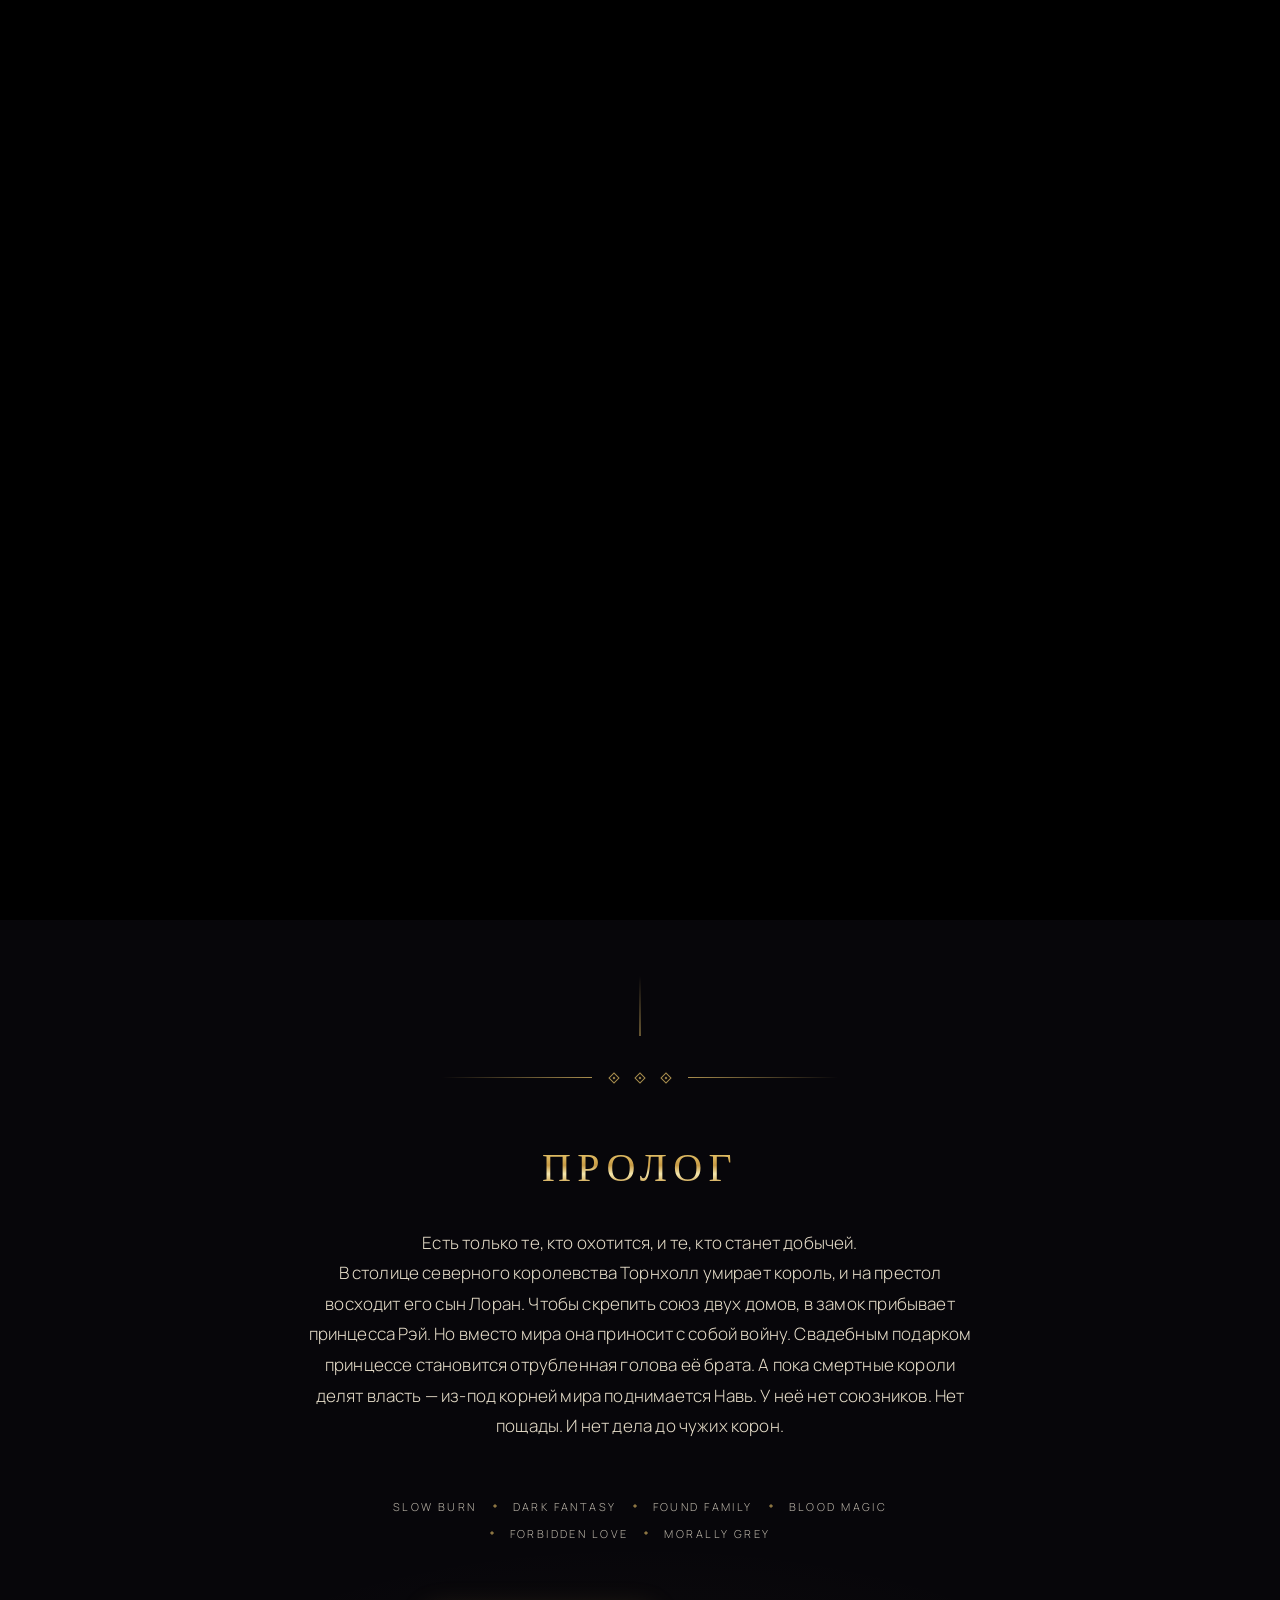
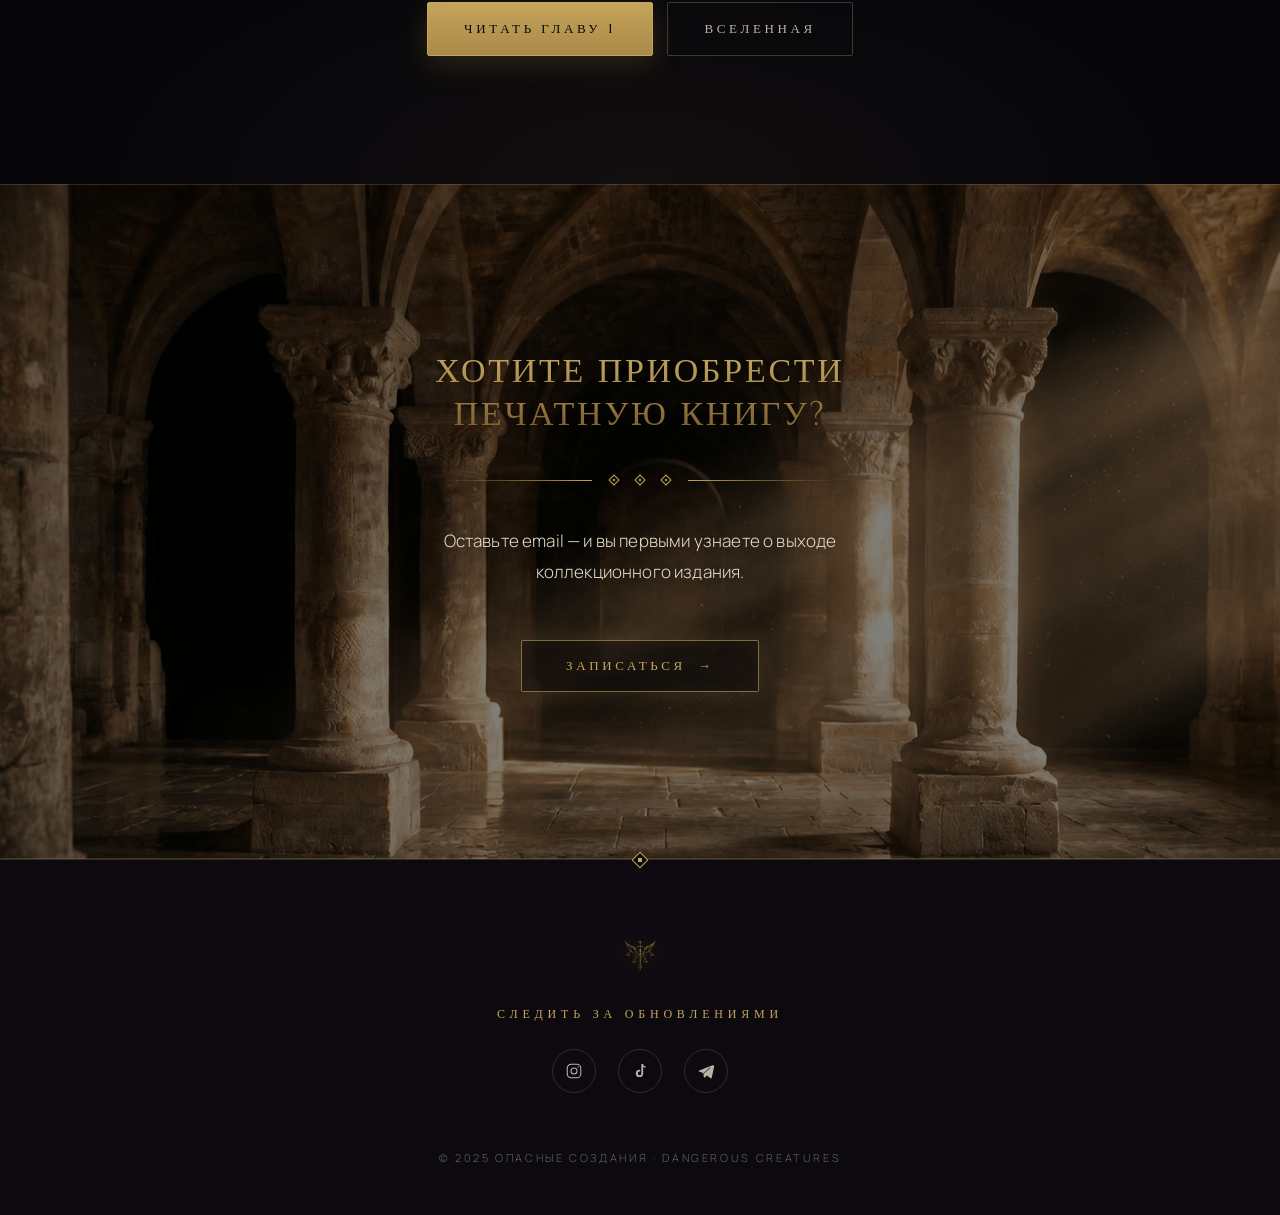
==== commit 2ccaad16: "update" ====
--- a/index.html
+++ b/index.html
@@ -2,7 +2,7 @@
 <html lang="ru">
 <head>
 <meta charset="UTF-8" />
-<meta name="viewport" content="width=device-width, initial-scale=1.0" />
+<meta name="viewport" content="width=device-width, initial-scale=1.0, viewport-fit=cover" />
 <title>Опасные Создания — Dark Fantasy</title>
 <link rel="preconnect" href="https://fonts.googleapis.com" />
 <link rel="preconnect" href="https://fonts.gstatic.com" crossorigin />
@@ -76,12 +76,13 @@
   .nav {
     position: fixed;
     top: 0; left: 0; right: 0;
-    height: var(--nav-h);
+    height: calc(var(--nav-h) + env(safe-area-inset-top, 0px));
+    box-sizing: border-box;
     z-index: 100;
     display: flex;
     align-items: center;
     justify-content: space-between;
-    padding: 0 clamp(20px, 4vw, 56px);
+    padding: env(safe-area-inset-top, 0px) clamp(20px, 4vw, 56px) 0;
     background: linear-gradient(180deg, rgba(7,6,10,0.85) 0%, rgba(7,6,10,0.55) 70%, rgba(7,6,10,0) 100%);
     backdrop-filter: blur(8px);
     -webkit-backdrop-filter: blur(8px);
@@ -910,8 +911,51 @@
     }
   }
 </style>
+<style id="__lang-hidden-temp">
+  /* RU/EN switch hidden until translation is ready — remove this block to restore. */
+  .lang { display: none !important; }
+</style>
+<style id="__page-loader">
+  /* Loading screen — black background + logo, fades out once the page is ready. */
+  .page-loader {
+    position: fixed; inset: 0; z-index: 9999;
+    display: flex; align-items: center; justify-content: center;
+    background: #000;
+    transition: opacity 0.6s ease, visibility 0.6s ease;
+  }
+  .page-loader-logo {
+    width: 75px; height: auto;
+    filter: drop-shadow(0 0 26px rgba(197,165,90,0.4));
+    animation: pageLoaderPulse 1.8s ease-in-out infinite;
+  }
+  @keyframes pageLoaderPulse {
+    0%, 100% { opacity: 0.4; transform: scale(0.95); }
+    50% { opacity: 1; transform: scale(1.03); }
+  }
+  .page-loader.is-hidden { opacity: 0; visibility: hidden; pointer-events: none; }
+  @media (prefers-reduced-motion: reduce) {
+    .page-loader-logo { animation: none; opacity: 1; }
+  }
+</style>
 </head>
 <body>
+<div id="pageLoader" class="page-loader" aria-hidden="true">
+  <img class="page-loader-logo" src="assets/logo_small.png" alt="" width="75" height="75" />
+</div>
+<script>
+  (function () {
+    var loader = document.getElementById('pageLoader');
+    if (!loader) return;
+    var done = false;
+    function finish() {
+      if (done) return; done = true;
+      loader.classList.add('is-hidden');
+      setTimeout(function () { if (loader && loader.parentNode) loader.style.display = 'none'; }, 700);
+    }
+    window.addEventListener('load', function () { setTimeout(finish, 300); });
+    setTimeout(finish, 6000); /* safety fallback */
+  })();
+</script>
 
 <!-- ===================== NAV ===================== -->
 <header class="nav" id="nav">
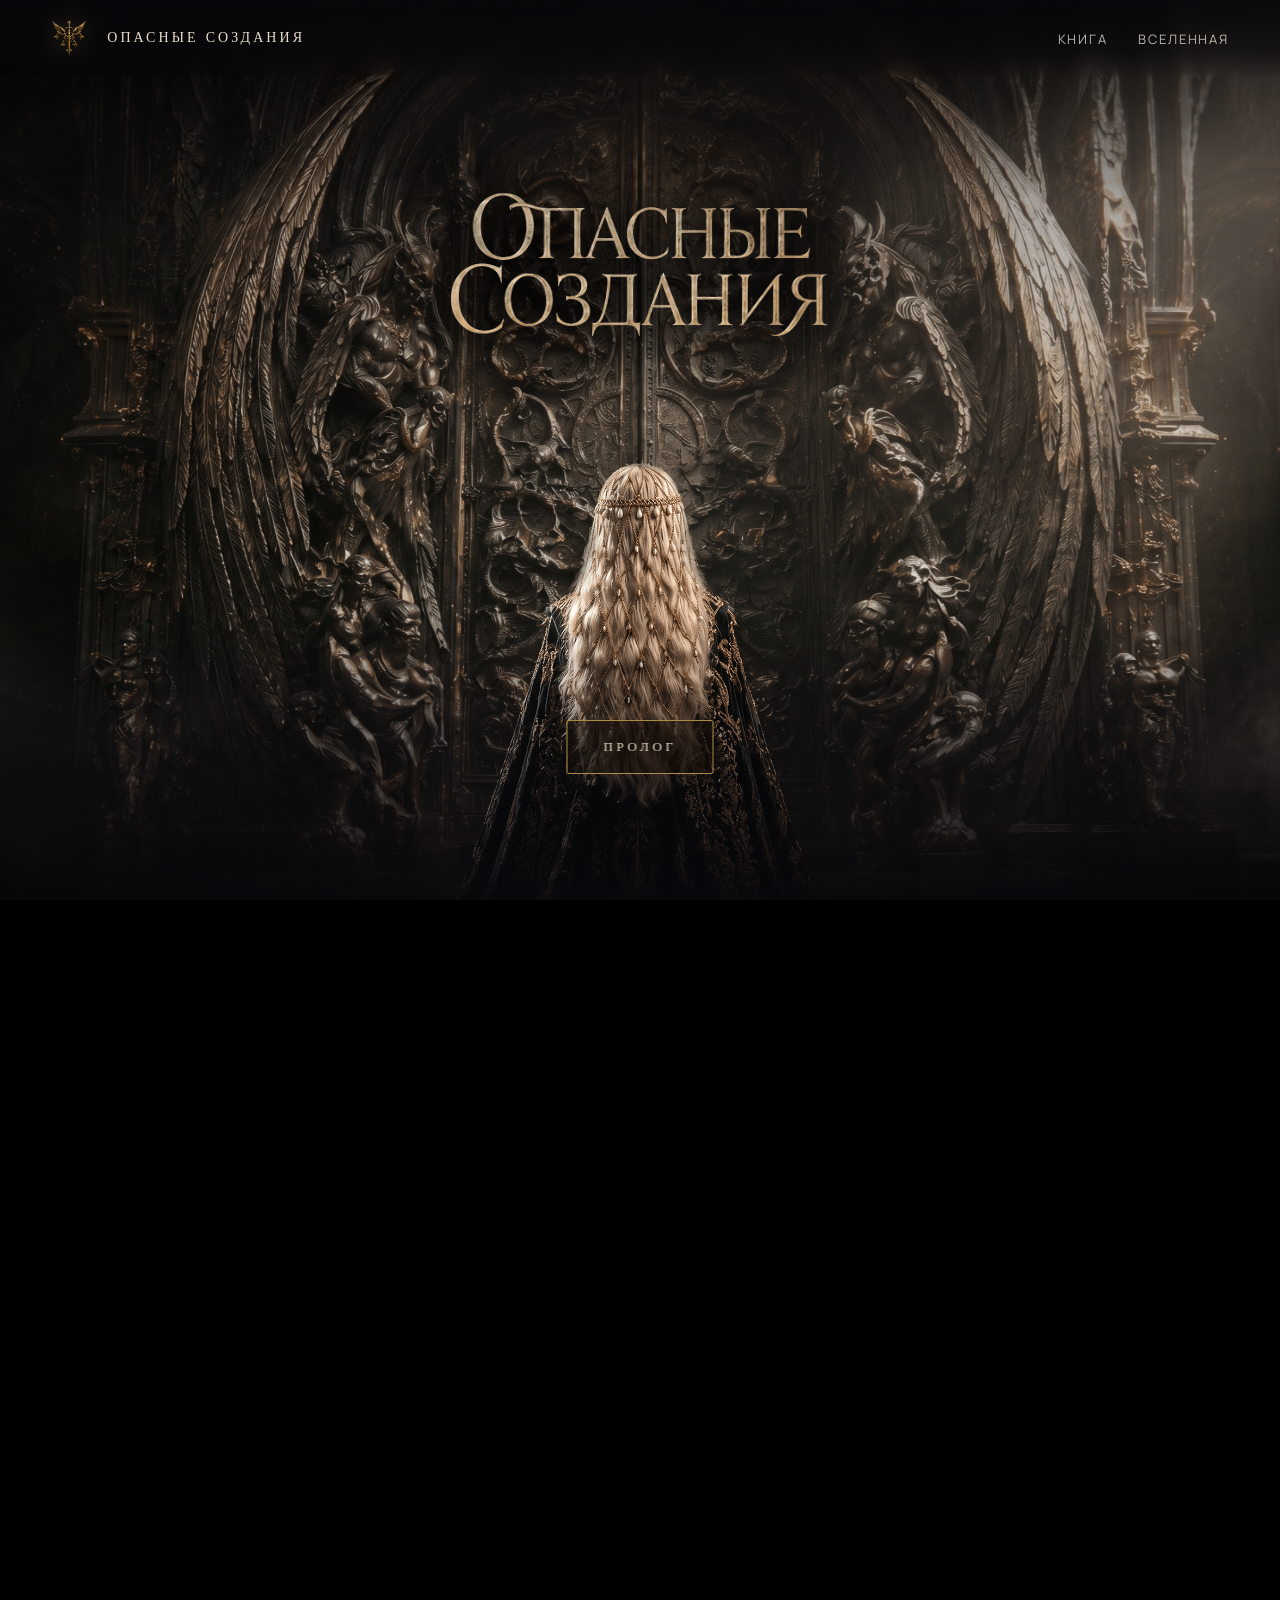
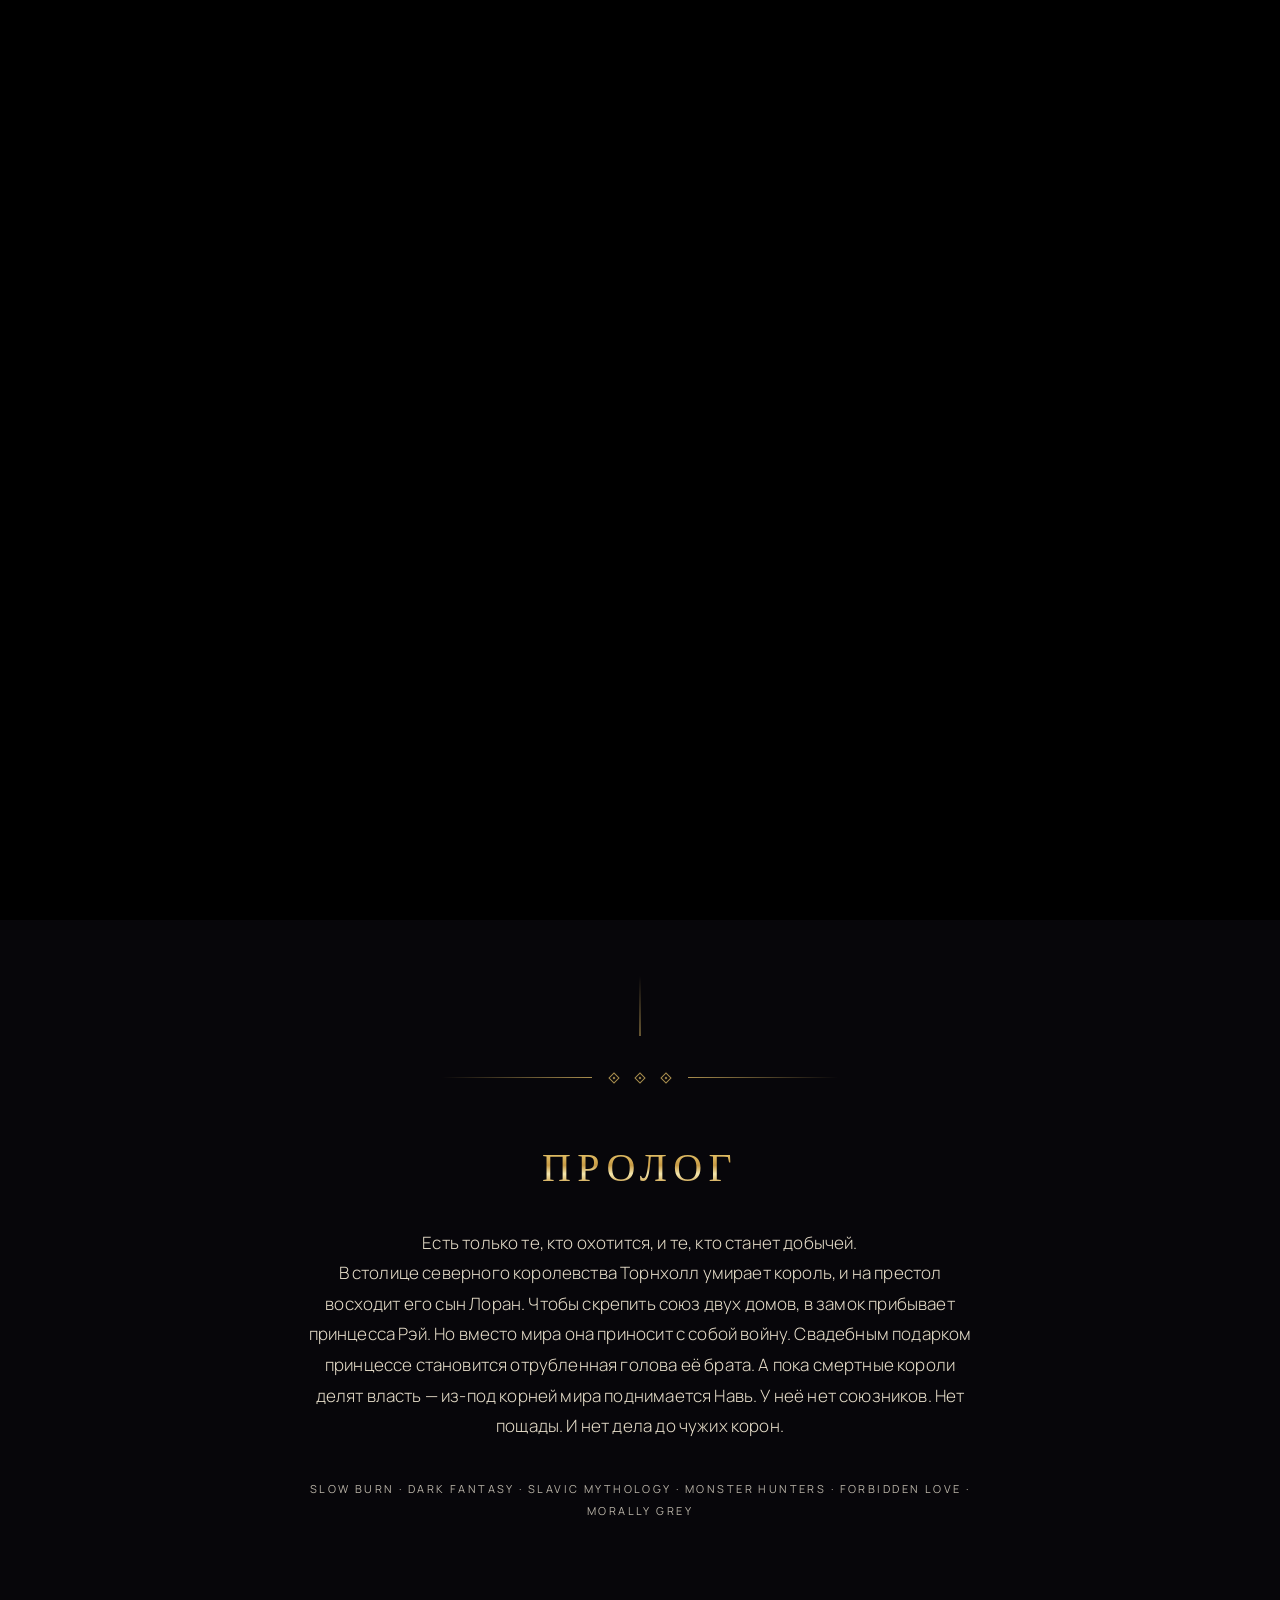
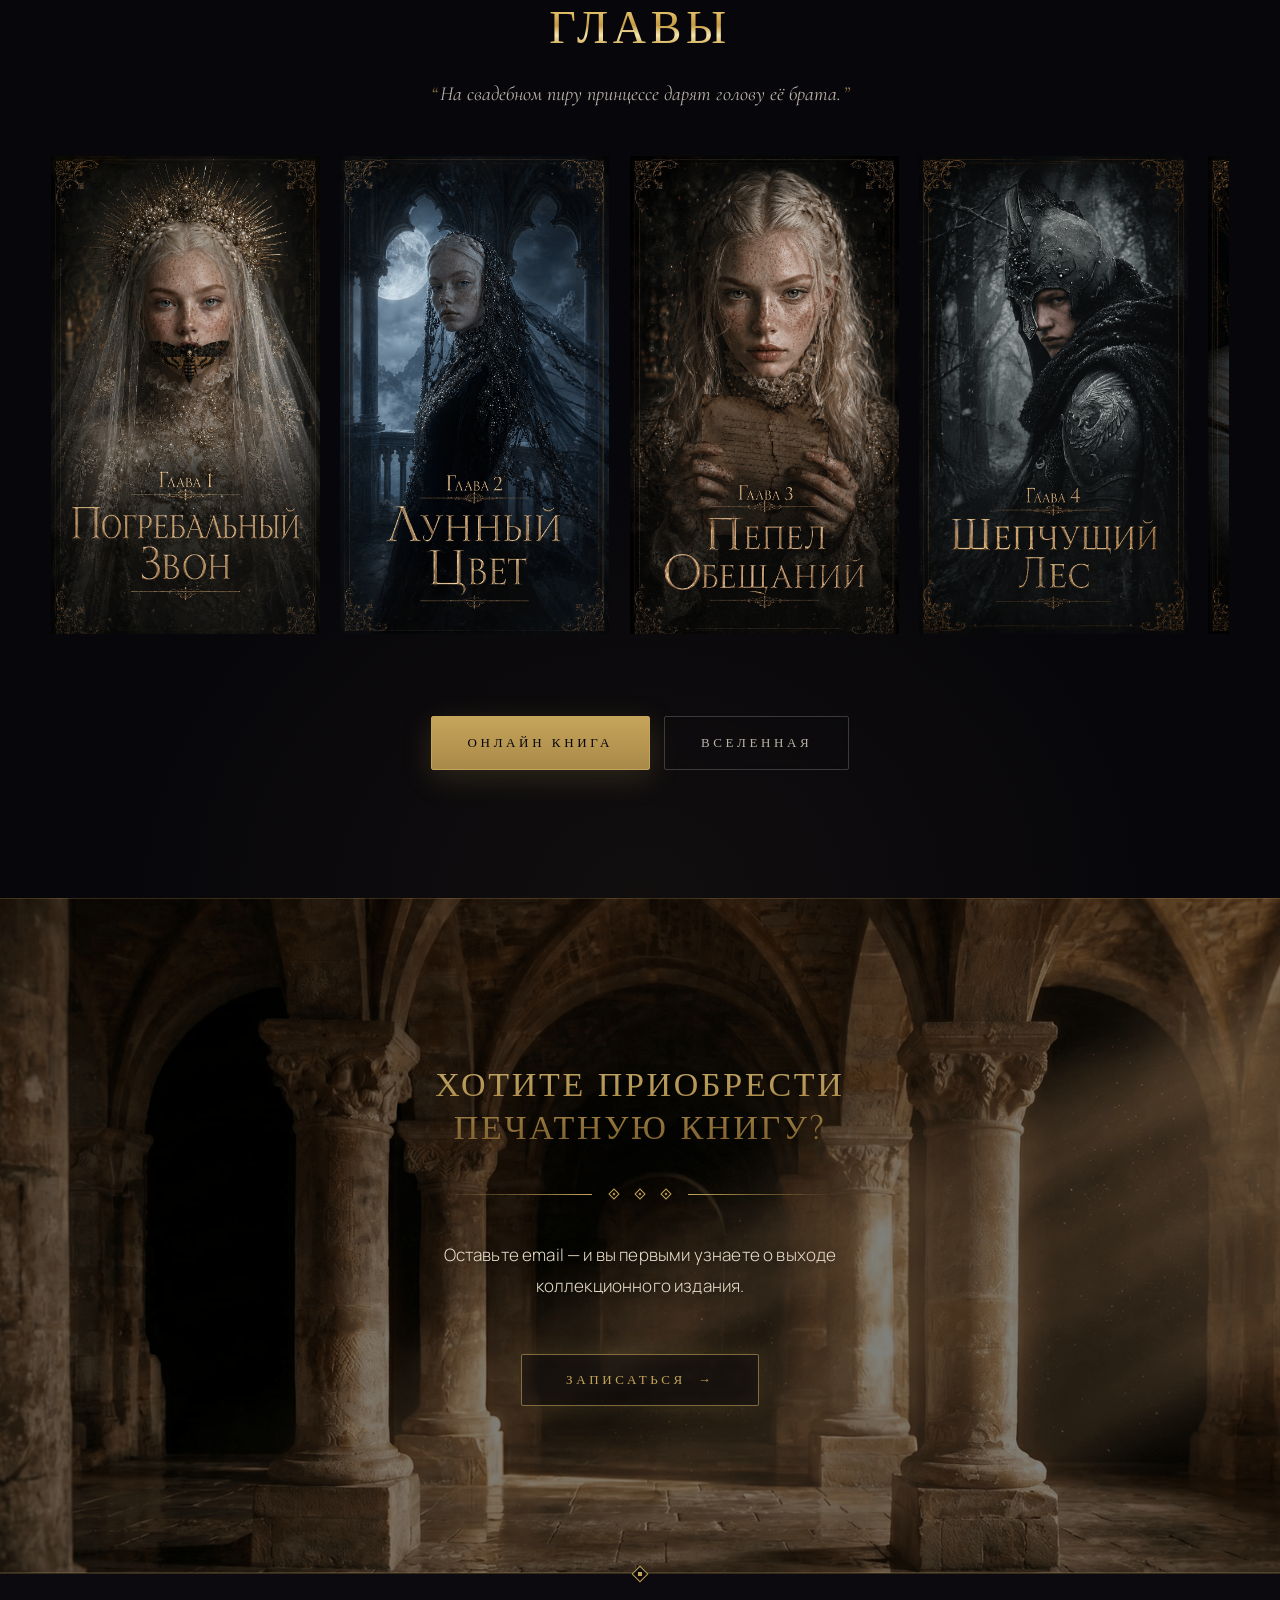
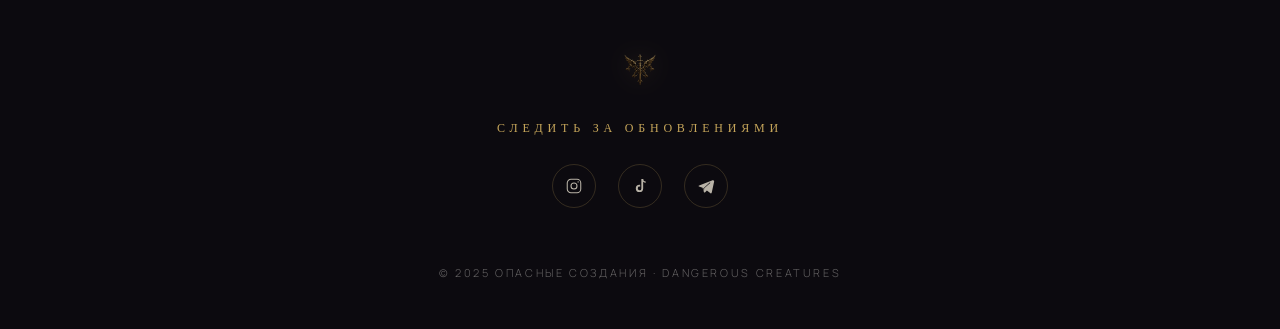
==== commit 604aa8e0: "update" ====
--- a/index.html
+++ b/index.html
@@ -599,6 +599,10 @@
     opacity: 0.7;
   }
 
+  .tags-line{margin:36px auto 0;max-width:760px;font-family:'Manrope',sans-serif;font-size:11px;font-weight:400;letter-spacing:0.22em;text-transform:uppercase;color:var(--pearl-dim);text-align:center;line-height:2}
+  .series-inline{margin:clamp(48px,6vw,72px) 0 clamp(20px,3vw,32px);width:100vw;position:relative;left:50%;transform:translateX(-50%)}
+  .series-inline .section-head{margin-bottom:clamp(28px,3.6vw,40px)}
+
   /* Global primary button */
   .btn-primary {
     color: var(--obsidian);
@@ -937,6 +941,7 @@
     .page-loader-logo { animation: none; opacity: 1; }
   }
 </style>
+<link rel="stylesheet" href="home-sections.css" />
 </head>
 <body>
 <div id="pageLoader" class="page-loader" aria-hidden="true">
@@ -1001,7 +1006,7 @@
         </div>
       </div>
       <div class="hero-cta">
-        <a href="#story" class="btn hero-cta-text" data-i18n="hero.cta">Читать главу</a>
+        <a href="#story" class="btn hero-cta-text" data-i18n="hero.cta">Пролог</a>
         <a href="#story" class="hero-cta-arrow" aria-label="Прокрутить вниз">↓</a>
       </div>
     </div>
@@ -1026,21 +1031,25 @@
       В столице северного королевства Торнхолл умирает король, и на престол восходит его сын Лоран. Чтобы скрепить союз двух домов, в замок прибывает принцесса Рэй. Но вместо мира она приносит с собой войну. Свадебным подарком принцессе становится отрубленная голова её брата. А пока смертные короли делят власть&nbsp;— из-под корней мира поднимается Навь. У неё нет союзников. Нет пощады. И нет дела до чужих корон.
     </p>
 
-    <div class="tags" id="tags">
-      <span>Slow burn</span>
-      <span>Dark fantasy</span>
-      <span>Found family</span>
-      <span>Blood magic</span>
-      <span>Forbidden love</span>
-      <span>Morally grey</span>
+    <p class="tags-line">SLOW BURN · DARK FANTASY · SLAVIC MYTHOLOGY · MONSTER HUNTERS · FORBIDDEN LOVE · MORALLY GREY</p>
+
+    <div class="series-inline" id="series" data-screen-label="chapters">
+      <div class="section-head">
+        <h2 class="section-title">Главы</h2>
+        <p class="section-sub">На свадебном пиру принцессе дарят голову её брата.</p>
+      </div>
+      <div class="rail-wrap">
+        <div class="rail" id="seriesRail"></div>
+      </div>
     </div>
 
     <div class="cta-row">
-      <a href="read.html" class="btn btn-primary" data-i18n="cta.read">Читать Главу 1</a>
+      <a href="read.html" class="btn btn-primary" data-i18n="cta.read">Онлайн книга</a>
       <a href="universe.html" class="btn btn-ghost" data-i18n="nav.world">Вселенная</a>
     </div>
   </div>
 </section>
+
 
 <!-- ===================== PRE-ORDER ===================== -->
 <section class="preorder-section" id="preorder">
@@ -1201,11 +1210,11 @@
       'nav.read': 'Читать',
       'nav.world': 'Вселенная',
       'hero.tagline': 'Есть только те, кто охотится, и те, кто станет добычей.',
-      'hero.cta': 'Читать главу',
+      'hero.cta': 'Пролог',
       'hero.scroll': 'войдите',
       'story.eyebrow': 'Пролог',
       'story.body': 'В столице северного королевства Торнхолл умирает король, и на престол восходит его сын Лоран. Чтобы скрепить союз двух домов, в замок прибывает принцесса Рэй. Но вместо мира она приносит с собой войну. Свадебным подарком принцессе становится отрубленная голова её брата. А пока смертные короли делят власть&nbsp;— из-под корней мира поднимается Навь. У неё нет союзников. Нет пощады. И нет дела до чужих корон.',
-      'cta.read': 'Читать Главу 1',
+      'cta.read': 'Онлайн книга',
       'preorder.title': 'Хотите приобрести<br>печатную книгу?',
       'preorder.sub': 'Оставьте email&nbsp;— и&nbsp;вы первыми узнаете о&nbsp;выходе коллекционного издания.',
       'preorder.cta': 'Записаться',
@@ -1217,11 +1226,11 @@
       'nav.read': 'Read',
       'nav.world': 'Universe',
       'hero.tagline': 'There are only those who hunt, and those who become prey.',
-      'hero.cta': 'Read Chapter',
+      'hero.cta': 'Prologue',
       'hero.scroll': 'enter',
       'story.eyebrow': 'Prologue',
       'story.body': 'In the capital of the northern kingdom of Thornhall, the old king is dying — and his son Loran rises to the throne. To seal an alliance of two houses, Princess Rey arrives at the castle. But instead of peace, she brings war with her. Her wedding gift is the severed head of her brother. And while mortal kings divide power among themselves, from beneath the roots of the world rises Nav — she has no allies, no mercy, and no concern for the crowns of others.',
-      'cta.read': 'Read Chapter 1',
+      'cta.read': 'Online book',
       'preorder.title': 'Want a printed copy<br>of the book?',
       'preorder.sub': 'Leave your email&nbsp;— and be the first to&nbsp;hear about the collector&rsquo;s edition.',
       'preorder.cta': 'Sign up',
@@ -1284,5 +1293,7 @@
   } catch(e){}
 </script>
 
+<script src="home-sections.js"></script>
+<script defer src="/_vercel/insights/script.js"></script>
 </body>
 </html>
--- a/home-sections.css
+++ b/home-sections.css
@@ -0,0 +1,108 @@
+/* ============ shared link defaults ============ */
+a{color:var(--gold);text-decoration:none}
+a:hover{color:var(--gold-soft)}
+
+/* ============ section heads ============ */
+.section-head{max-width:640px;margin:0 auto clamp(36px,5vw,56px);padding:0 24px;text-align:center}
+.section-title{font-family:'Cinzel',serif;font-weight:500;font-size:clamp(30px,4.6vw,46px);letter-spacing:0.1em;text-transform:uppercase;background:var(--gold-gradient);background-clip:text;-webkit-background-clip:text;color:transparent;margin-bottom:14px}
+.section-sub{font-family:'Cormorant Garamond',serif;font-style:italic;font-weight:400;font-size:clamp(16px,1.8vw,20px);color:var(--pearl-dim)}
+.section-sub::before{content:"\201C";color:var(--gold);opacity:0.7;margin-right:2px}
+.section-sub::after{content:"\201D";color:var(--gold);opacity:0.7;margin-left:2px}
+
+/* ============ SERIES + LOOKS shared: rails & cards ============ */
+.rail-wrap{padding:0 clamp(20px,4vw,56px)}
+.rail{display:flex;gap:clamp(12px,1.6vw,22px);overflow-x:auto;scroll-snap-type:x proximity;padding:6px 0 22px;-ms-overflow-style:none;scrollbar-width:none}
+.rail::-webkit-scrollbar{display:none}
+.card{position:relative;flex:0 0 clamp(220px,72vw,300px);aspect-ratio:9/16;border-radius:2px;overflow:hidden;cursor:pointer;scroll-snap-align:start;background:var(--ink)}
+@media (min-width:881px){.card{flex-basis:clamp(240px,21vw,300px)}}
+.card img,.card image-slot{width:100%;height:100%;object-fit:cover;display:block;transition:transform 0.8s cubic-bezier(.2,.7,.2,1)}
+.card:hover img{transform:scale(1.05)}
+.card-tone{position:absolute;inset:0;background:linear-gradient(180deg,rgba(7,6,10,0) 45%,rgba(7,6,10,0.85) 100%);pointer-events:none}
+.card-meta{position:absolute;left:0;right:0;bottom:0;padding:18px 16px;pointer-events:none}
+.card-kicker{display:block;font-family:'Cinzel',serif;font-size:11px;letter-spacing:0.22em;text-transform:uppercase;color:var(--gold);margin-bottom:6px}
+.card-hook{font-family:'Cormorant Garamond',serif;font-style:italic;font-size:clamp(14px,1.5vw,16px);line-height:1.35;color:var(--pearl);text-wrap:pretty}
+.card-cat{display:block;font-family:'Manrope',sans-serif;font-size:10px;letter-spacing:0.2em;text-transform:uppercase;color:var(--pearl-dim);margin-bottom:4px}
+.rail-more{display:flex;align-items:center;justify-content:center}
+.rail-more-btn{flex:0 0 clamp(150px,30vw,190px);aspect-ratio:9/16;border:1px solid var(--line);border-radius:2px;display:flex;flex-direction:column;align-items:center;justify-content:center;gap:10px;color:var(--pearl-dim);font-family:'Cinzel',serif;font-size:12px;letter-spacing:0.18em;text-transform:uppercase;transition:border-color 0.3s ease,color 0.3s ease}
+.rail-more-btn:hover{border-color:var(--gold);color:var(--gold)}
+.rail-more-btn .arrow{font-size:20px}
+
+/* ============ LOOKS tabs ============ */
+.looks-tabs{display:flex;gap:10px;overflow-x:auto;padding:0 clamp(20px,4vw,56px) clamp(28px,3.4vw,40px);-ms-overflow-style:none;scrollbar-width:none;justify-content:center;flex-wrap:wrap}
+.looks-tabs::-webkit-scrollbar{display:none}
+.looks-tab{flex:0 0 auto;font-family:'Cinzel',serif;font-size:13px;letter-spacing:0.18em;text-transform:uppercase;color:var(--pearl-dim);background:transparent;border:1px solid var(--line);padding:10px 22px;border-radius:999px;cursor:pointer;transition:color 0.3s ease,border-color 0.3s ease,background 0.3s ease}
+.looks-tab[aria-selected="true"]{color:var(--obsidian);background:linear-gradient(180deg,var(--gold) 0%,var(--gold-soft) 100%);border-color:var(--gold)}
+.looks-rail{display:none}
+.looks-rail.is-active{display:flex}
+
+/* ============ LIGHTBOX (shared: series + looks) ============ */
+.lightbox{position:fixed;inset:0;z-index:500;background:rgba(5,4,7,0.94);backdrop-filter:blur(6px);-webkit-backdrop-filter:blur(6px);display:flex;align-items:center;justify-content:center;opacity:0;visibility:hidden;transition:opacity 0.4s ease,visibility 0.4s ease;padding:24px}
+.lightbox.is-open{opacity:1;visibility:visible}
+.lightbox-inner{position:relative;display:grid;grid-template-columns:minmax(0,340px) minmax(280px,420px);gap:clamp(24px,3vw,48px);max-width:900px;width:100%;max-height:88vh;align-items:center}
+.lightbox-poster{position:relative;aspect-ratio:9/16;border-radius:2px;overflow:hidden;max-height:88vh;justify-self:center;width:100%}
+.lightbox-poster img,.lightbox-poster image-slot{width:100%;height:100%;object-fit:cover;display:block}
+.lightbox-body{color:var(--pearl)}
+.lightbox-kicker{display:block;font-family:'Cinzel',serif;font-size:12px;letter-spacing:0.24em;text-transform:uppercase;color:var(--gold);margin-bottom:14px}
+.lightbox-title{font-family:'Cinzel',serif;font-weight:500;font-size:clamp(24px,2.8vw,32px);letter-spacing:0.04em;margin-bottom:16px;color:var(--pearl)}
+.lightbox-desc{font-family:'Cormorant Garamond',serif;font-style:italic;font-size:clamp(17px,1.8vw,20px);line-height:1.5;color:var(--pearl-dim);margin-bottom:28px;text-wrap:pretty}
+.lightbox-links{display:flex;flex-direction:column;gap:12px}
+.lightbox-links a{font-family:'Manrope',sans-serif;font-size:13px;letter-spacing:0.06em;color:var(--gold);display:inline-flex;align-items:center;gap:8px;padding:12px 0;border-top:1px solid var(--line)}
+.lightbox-links a:hover{color:var(--pearl)}
+.lightbox-close{position:absolute;top:-46px;right:0;width:38px;height:38px;border:1px solid rgba(231,228,222,0.3);border-radius:50%;background:transparent;color:var(--pearl);font-size:18px;cursor:pointer;display:flex;align-items:center;justify-content:center;transition:border-color 0.3s ease,color 0.3s ease}
+.lightbox-close:hover{border-color:var(--gold);color:var(--gold)}
+.lightbox-arrow{position:absolute;top:50%;transform:translateY(-50%);width:46px;height:46px;border:1px solid rgba(231,228,222,0.3);border-radius:50%;background:rgba(7,6,10,0.5);color:var(--pearl);font-size:18px;cursor:pointer;display:flex;align-items:center;justify-content:center;transition:border-color 0.3s ease,color 0.3s ease;z-index:2}
+.lightbox-arrow:hover{border-color:var(--gold);color:var(--gold)}
+.lightbox-arrow.prev{left:-58px}
+.lightbox-arrow.next{right:-58px}
+@media (max-width:880px){
+  .lightbox-inner{grid-template-columns:1fr;max-height:92vh;overflow-y:auto}
+  .lightbox-poster{max-height:52vh}
+  .lightbox-arrow{display:none}
+  .lightbox-close{top:8px;right:8px;z-index:3;background:rgba(7,6,10,0.6)}
+}
+
+/* ============ DESCENT ============ */
+.descent-intro{padding:clamp(70px,10vw,110px) 24px;text-align:center;max-width:640px;margin:0 auto}
+.descent-eyebrow{display:block;font-family:'Cinzel',serif;font-size:12px;letter-spacing:0.3em;text-transform:uppercase;color:var(--gold-soft);margin-bottom:18px}
+.descent-title{font-family:'Cinzel',serif;font-weight:500;font-size:clamp(32px,5vw,50px);letter-spacing:0.08em;text-transform:uppercase;background:var(--gold-gradient);background-clip:text;-webkit-background-clip:text;color:transparent;margin-bottom:16px}
+.descent-sub{font-family:'Cormorant Garamond',serif;font-style:italic;font-size:clamp(16px,1.8vw,20px);color:var(--pearl-dim)}
+
+.descent-scene{position:relative;height:100vh;min-height:560px}
+.descent-scene.tall{height:160vh}
+.descent-scene.navi{height:130vh}
+.scene-media{position:sticky;top:0;height:100vh;overflow:hidden;background:#050408}
+.scene-img{position:absolute;inset:0;background-size:cover;background-position:center;opacity:1}
+.scene-img.layer-b{opacity:0}
+.scene-img.is-slot{display:flex}
+.scene-tone{position:absolute;inset:0;pointer-events:none;background:linear-gradient(180deg,rgba(7,6,10,0.55) 0%,rgba(7,6,10,0.05) 32%,rgba(7,6,10,0.15) 60%,rgba(7,6,10,0.9) 100%)}
+.scene-text{position:absolute;left:0;right:0;bottom:clamp(48px,9vh,110px);padding:0 clamp(24px,6vw,80px);max-width:640px;opacity:0;transform:translateY(26px);transition:opacity 0.9s ease,transform 0.9s cubic-bezier(.2,.7,.2,1)}
+.descent-scene.is-revealed .scene-text{opacity:1;transform:translateY(0)}
+.scene-eyebrow{display:block;font-family:'Cinzel',serif;font-size:12px;letter-spacing:0.3em;text-transform:uppercase;color:var(--gold-soft);margin-bottom:14px}
+.scene-title{font-family:'Cinzel',serif;font-weight:500;font-size:clamp(30px,4.4vw,48px);letter-spacing:0.06em;text-transform:uppercase;color:var(--pearl);margin-bottom:16px;text-shadow:0 4px 24px rgba(0,0,0,0.7)}
+.scene-body{font-family:'Cormorant Garamond',serif;font-style:italic;font-size:clamp(16px,1.9vw,21px);line-height:1.5;color:var(--pearl-dim);margin-bottom:22px;text-wrap:pretty}
+.scene-body+.scene-body{margin-top:-10px}
+.scene-links{display:flex;flex-wrap:wrap;gap:22px}
+.scene-links a{font-family:'Manrope',sans-serif;font-size:12px;letter-spacing:0.14em;text-transform:uppercase;color:var(--gold);display:inline-flex;align-items:center;gap:8px}
+.scene-links a:hover{color:var(--pearl)}
+
+.descent-scene.navi .scene-tone{background:linear-gradient(180deg,rgba(5,4,8,0.9) 0%,rgba(5,4,8,0.5) 40%,rgba(5,4,8,0.35) 60%,rgba(5,4,8,0.97) 100%)}
+.descent-scene.navi .scene-img{filter:brightness(0.22) saturate(0.7)}
+.navi-cta{margin-top:8px}
+.navi-below{display:block;margin-top:18px;font-family:'Cinzel',serif;font-size:11px;letter-spacing:0.28em;text-transform:uppercase;color:var(--pearl-dim)}
+.descent-scene.navi .scene-title{font-size:clamp(34px,5.6vw,58px)}
+.descent-scene.navi .scene-eyebrow{color:var(--burgundy);filter:brightness(2)}
+
+@media (max-width:880px){
+  .descent-scene.tall{height:150vh}
+  .scene-text{bottom:14vh}
+  .lightbox-arrow{display:none}
+}
+@media (prefers-reduced-motion:reduce){
+  .scene-text{transition:none}
+  .scene-img{transition:none!important}
+}
+
+/* ============ FOOTER (simplified) ============ */
+.footer-links{display:flex;flex-wrap:wrap;justify-content:center;gap:clamp(20px,4vw,40px);margin-bottom:44px}
+.footer-links a{font-family:'Cinzel',serif;font-size:12px;letter-spacing:0.2em;text-transform:uppercase;color:var(--pearl-dim);transition:color 0.3s ease}
+.footer-links a:hover{color:var(--gold)}
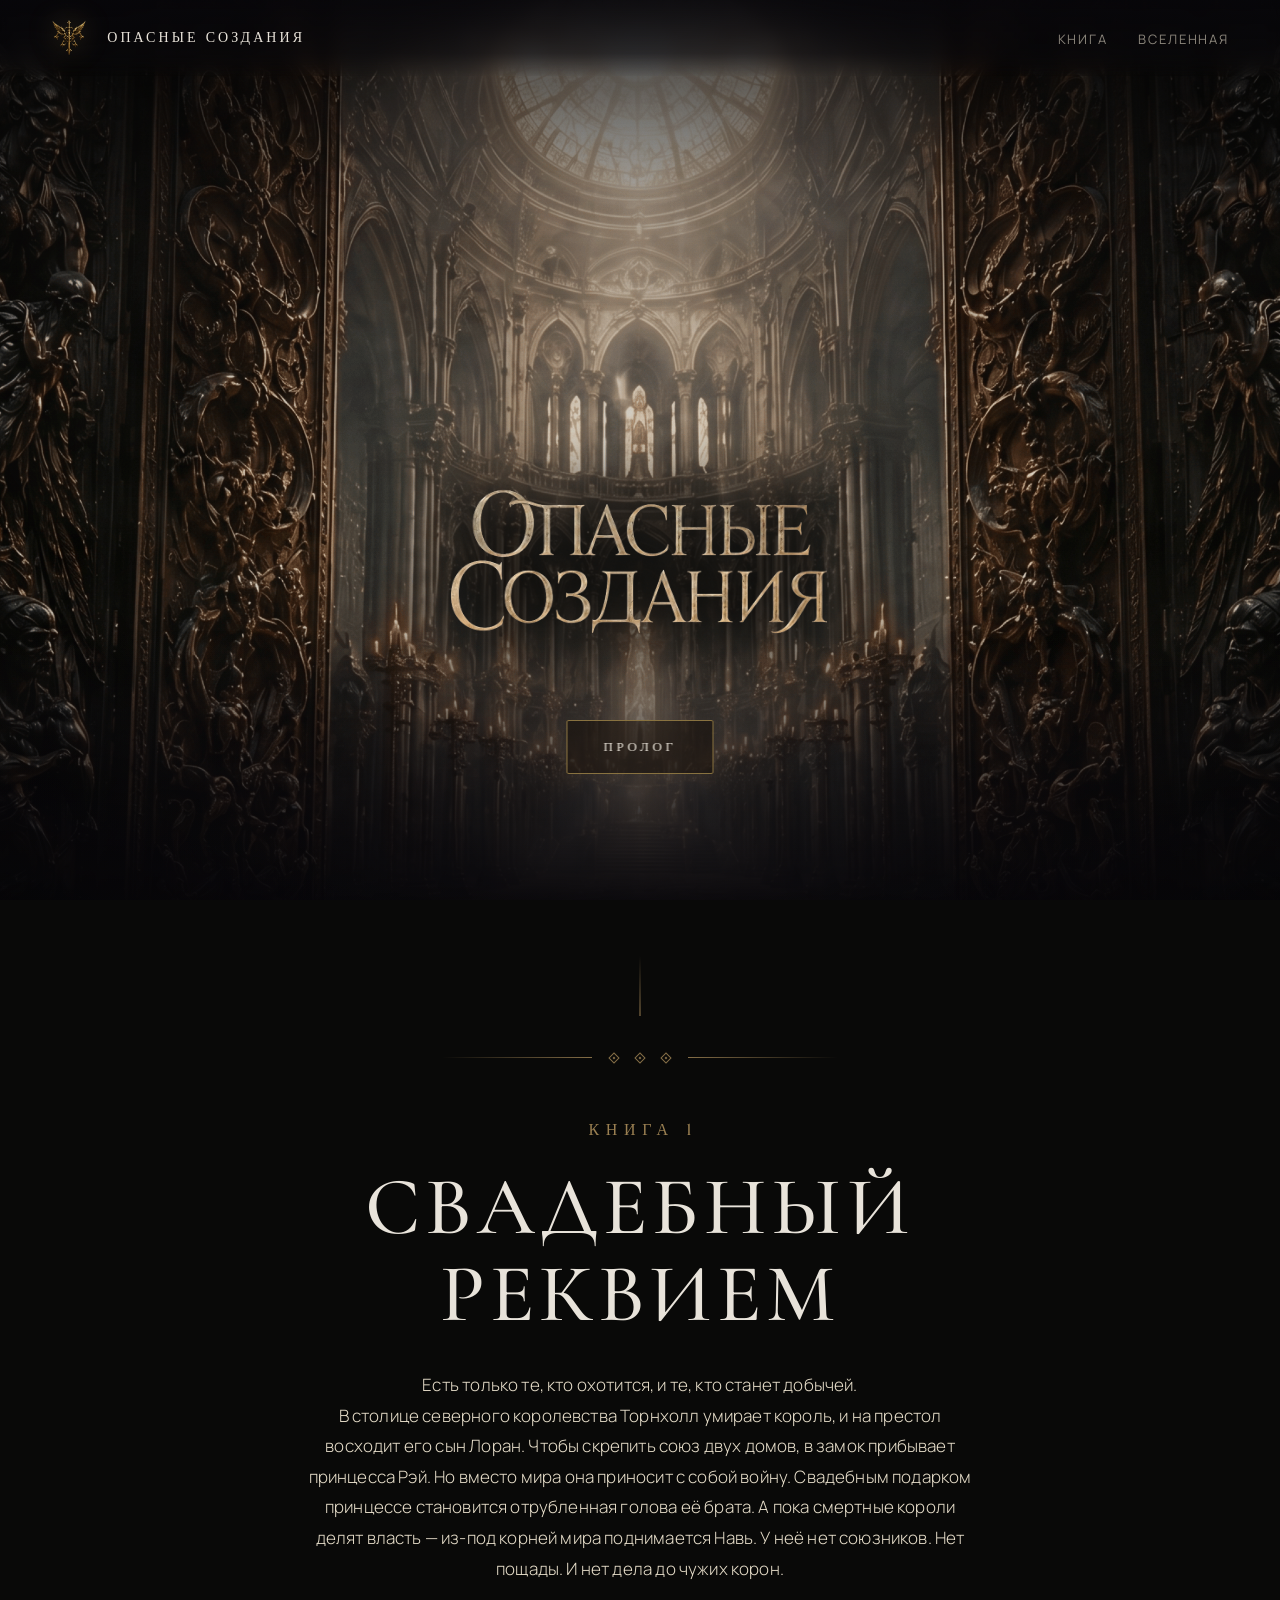
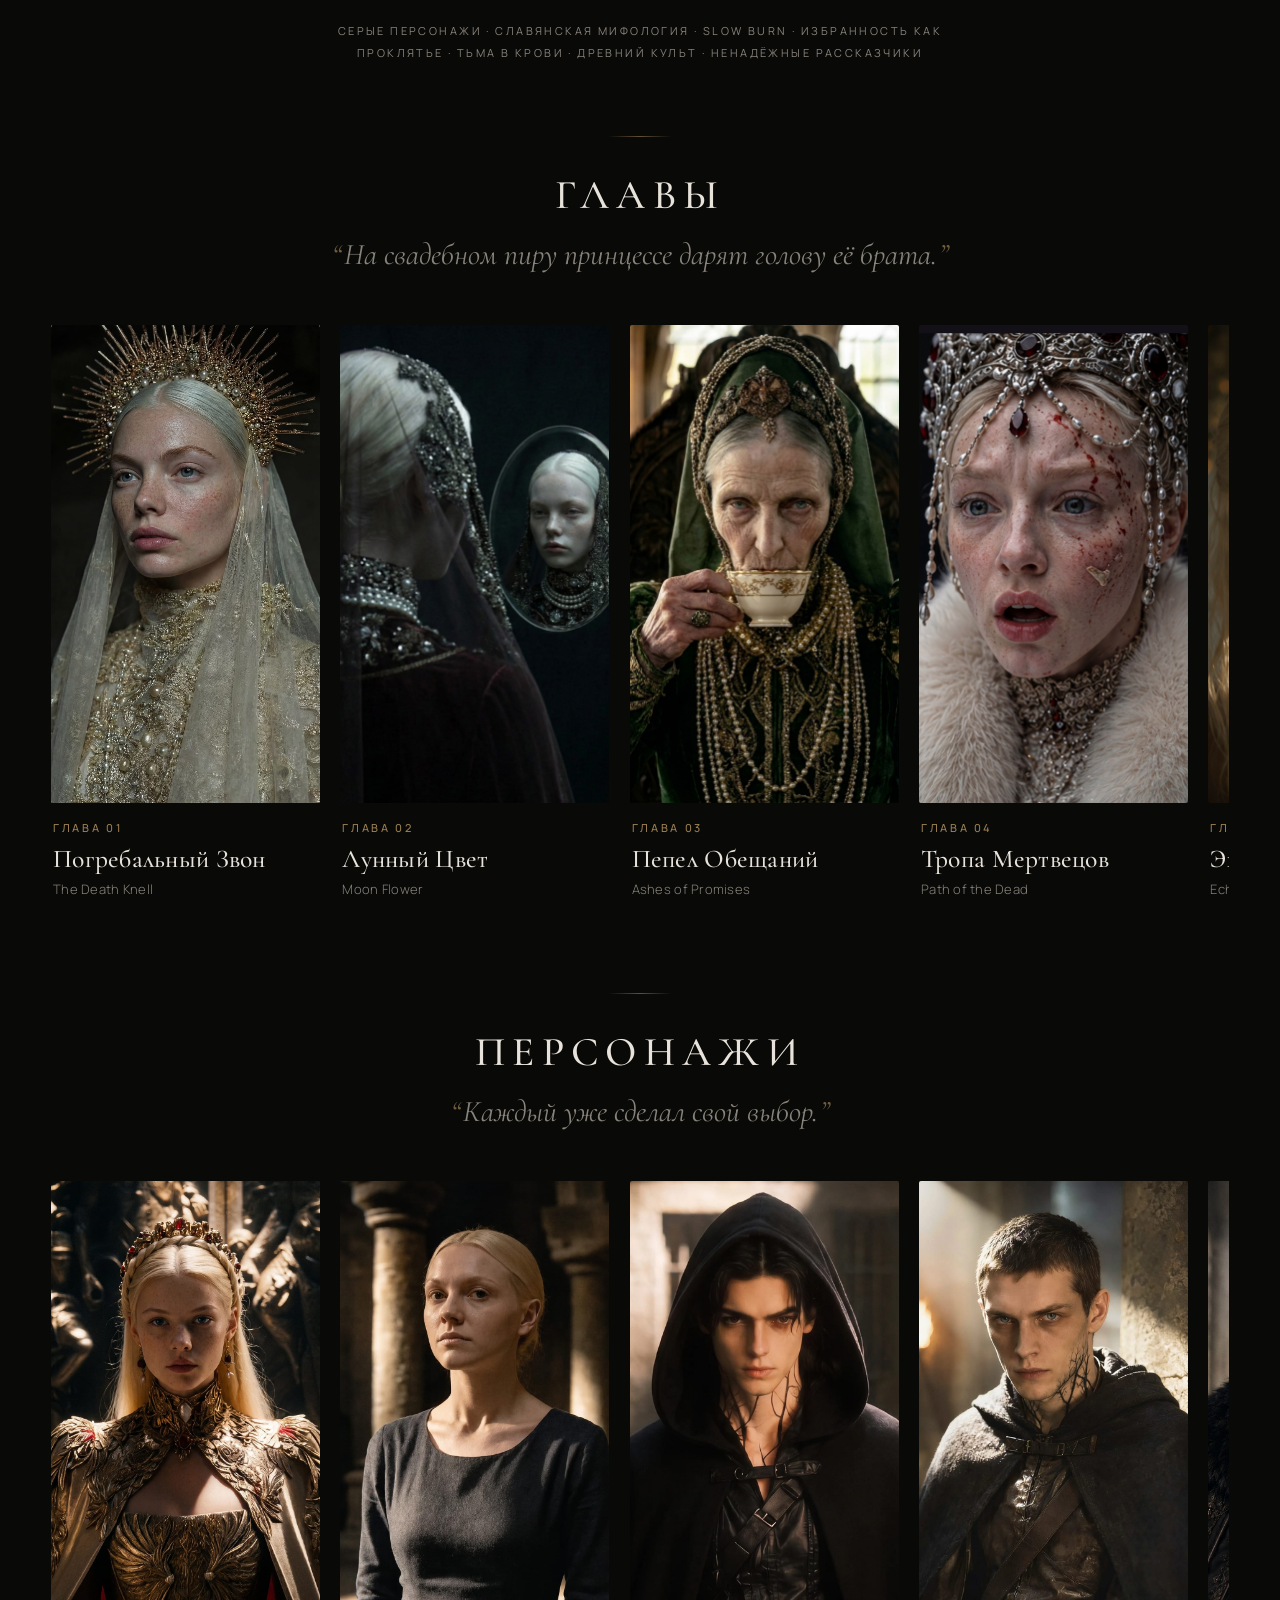
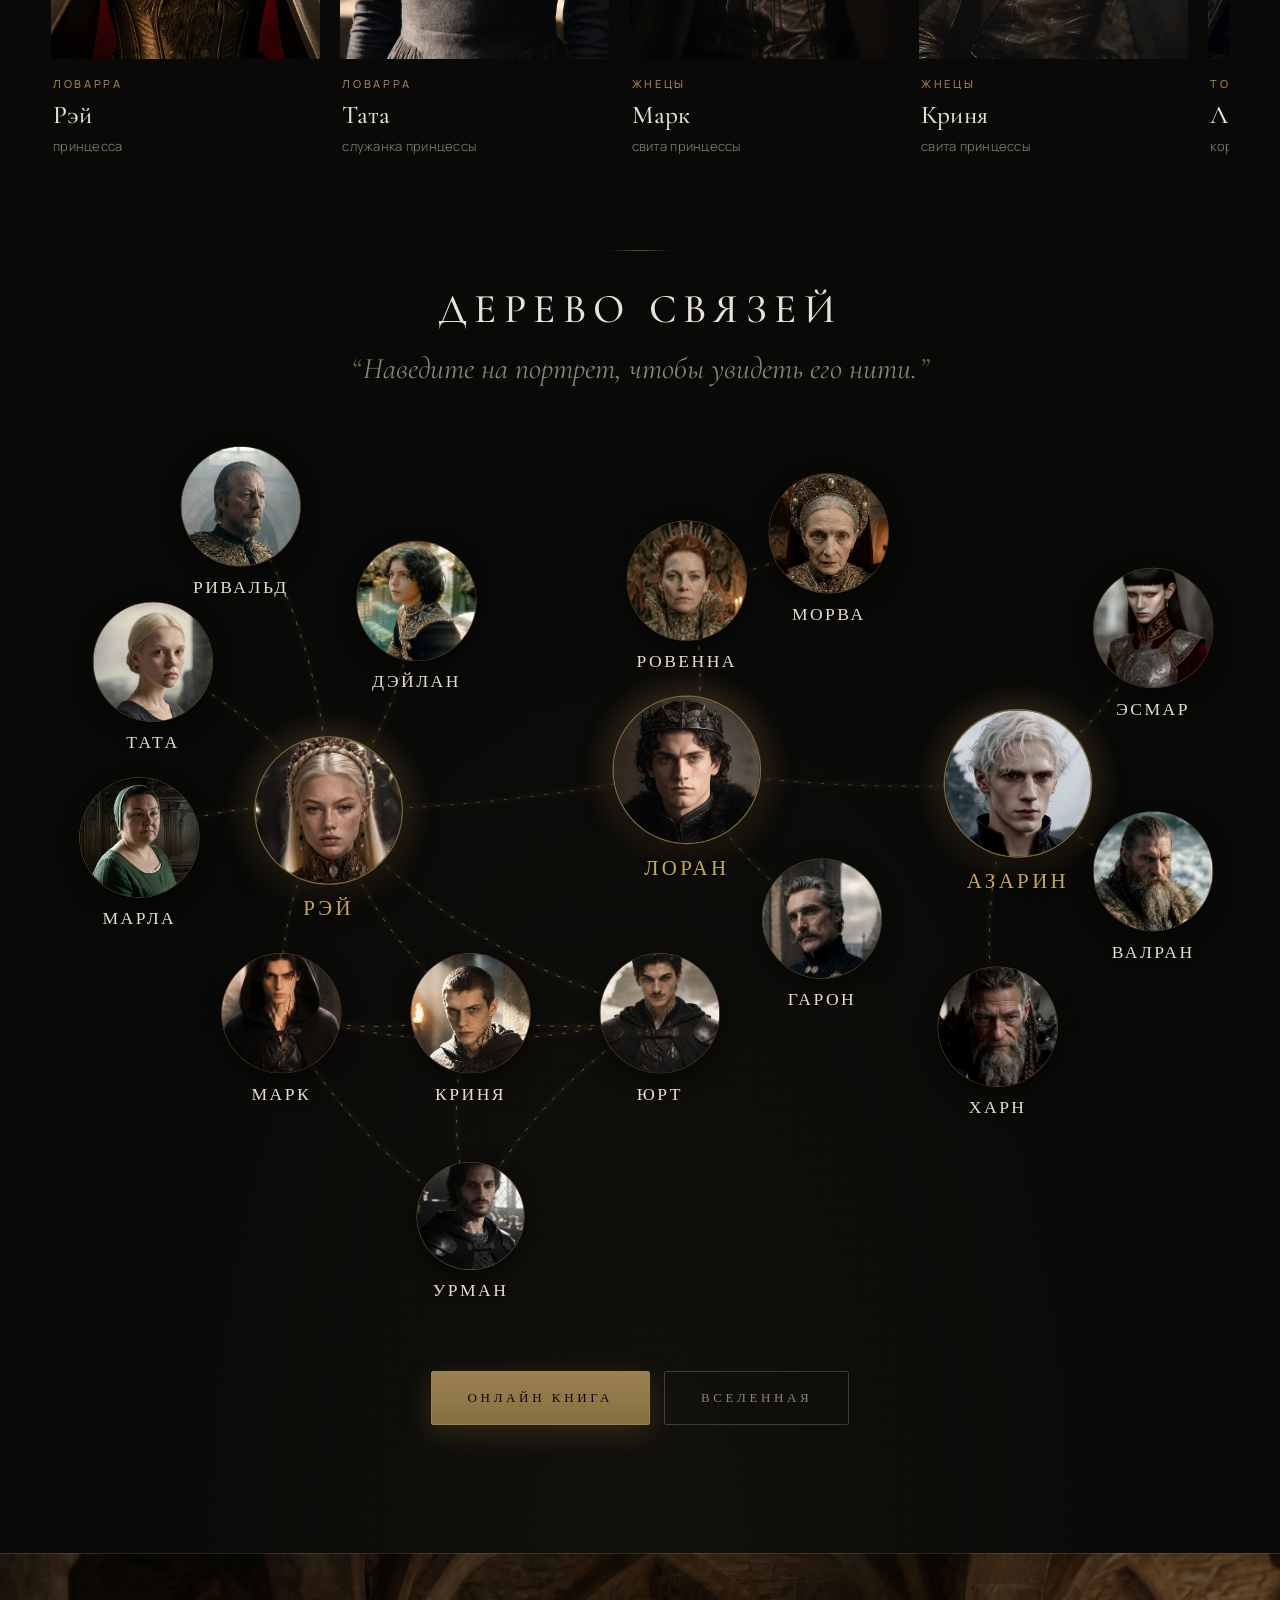
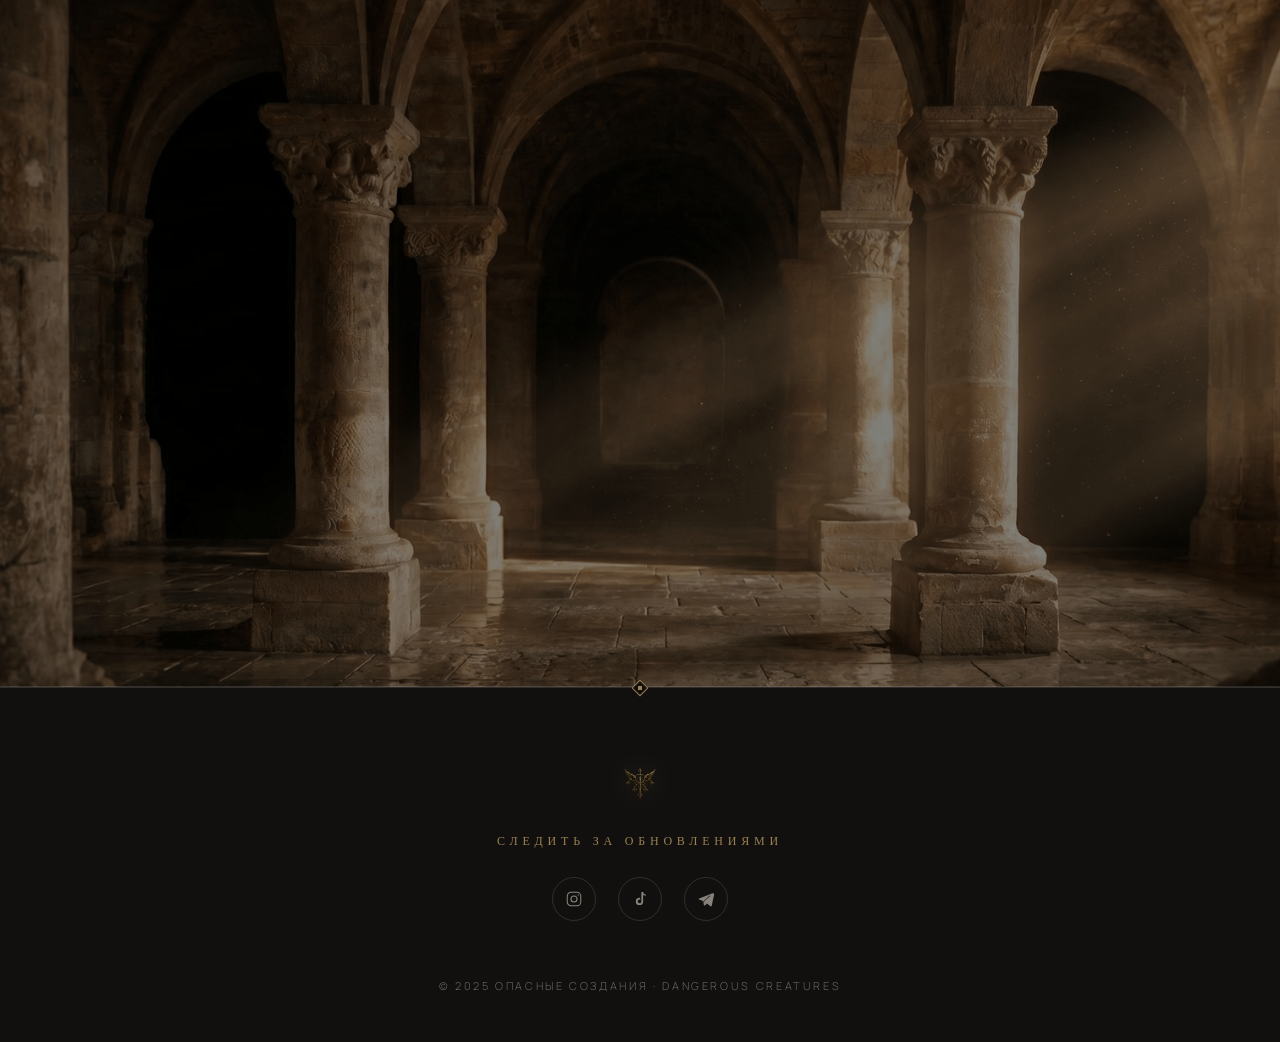
==== commit 0fe4c655: "update" ====
--- a/index.html
+++ b/index.html
@@ -6,16 +6,17 @@
 <title>Опасные Создания — Dark Fantasy</title>
 <link rel="preconnect" href="https://fonts.googleapis.com" />
 <link rel="preconnect" href="https://fonts.gstatic.com" crossorigin />
-<link href="https://fonts.googleapis.com/css2?family=Cinzel:wght@400;500;600;700;800&family=Cormorant+Garamond:ital,wght@0,300;0,400;0,500;0,600;1,300;1,400&family=Manrope:wght@300;400;500;600&family=Playfair+Display:ital,wght@0,400;0,500;1,400&display=swap" rel="stylesheet" />
+<link href="https://fonts.googleapis.com/css2?family=Cinzel:wght@400;500;600;700;800&family=Cormorant+Garamond:ital,wght@0,300;0,400;0,500;0,600;1,300;1,400&family=Manrope:wght@300;400;500;600&family=Playfair+Display:ital,wght@0,400;0,500;0,600;0,700;0,800;1,400&display=swap" rel="stylesheet" />
 <link rel="icon" type="image/png" href="assets/logo_small.png" />
 <style>
   :root {
-    --obsidian: #07060a;
-    --obsidian-2: #0c0a0f;
+    --obsidian: #090908;
+    --obsidian-2: #11100F;
     --ink: #131017;
-    --gold: #C5A55A;
-    --gold-soft: #a98948;
-    --gold-deep: #7c5e29;
+    /* rare gold — crests, map, artifacts, sparse accents only */
+    --gold: #9B8052;
+    --gold-soft: #86703f;
+    --gold-deep: #5f4e2c;
     /* metallic gold — pale highlight → rich gold → bronze shadow → highlight band */
     --gold-gradient: linear-gradient(180deg,
       #f7ecc0 0%,
@@ -31,9 +32,13 @@
       #8a6c38 74%,
       #7c5e29 100%);
     --burgundy: #4B0F16;
-    --pearl: #e6ddc9;
-    --pearl-dim: #b9b3a7;
-    --line: rgba(197, 165, 90, 0.22);
+    /* dark blood red — status, active, "new" */
+    --blood: #731F1D;
+    --pearl: #E8E3DA;
+    --pearl-dim: #88837A;
+    --warm-white: #E8E3DA;
+    --ochre: #E8E3DA;
+    --line: rgba(232, 227, 218, 0.14);
     --nav-h: 76px;
   }
 
@@ -89,7 +94,9 @@
     transition: background 0.4s ease;
   }
   .nav.is-solid {
-    background: rgba(7,6,10,0.92);
+    background: rgba(7,6,10,0.55);
+    backdrop-filter: blur(16px) saturate(140%);
+    -webkit-backdrop-filter: blur(16px) saturate(140%);
     border-bottom: 1px solid var(--line);
   }
 
@@ -213,13 +220,14 @@
        z3  tone   z4 fog   z5 .hero-ray (figure)   z6 vignette
        z10 .hero-content (title + tagline + button) */
   .hero {
-    position: relative;
-    height: 280vh;            /* scroll length of the pinned sequence */
-    background: #000;
-  }
-  .hero-pin {
     position: sticky;
     top: 0;
+    height: 100vh;
+    z-index: 0;
+    background: #000;
+  }
+  .hero-pin {
+    position: relative;
     height: 100vh;
     min-height: 640px;
     overflow: hidden;
@@ -238,6 +246,19 @@
   .hero-bg-3 { background-image: url("assets/home_3.png"); z-index: 0; }
   .hero-bg-2 { background-image: url("assets/home_2.png"); z-index: 1; }
   .hero-bg-1 { background-image: url("assets/home_1.png"); z-index: 2; }
+
+  /* Scroll-scrubbed cinematic video — its playback time is driven by scroll
+     progress. Sits at the base, behind the figure/title. */
+  .hero-video {
+    position: absolute;
+    inset: 0;
+    width: 100%;
+    height: 100%;
+    object-fit: cover;
+    z-index: 0;
+    pointer-events: none;
+    will-change: transform;
+  }
 
   /* Foreground figure — locked in place, never animates. Constant 50% height,
      centered on the lower edge, in front of the parallax backgrounds. */
@@ -343,7 +364,7 @@
   .hero-lockup {
     position: absolute;
     left: 50%;
-    top: 13%;
+    top: 46%;
     transform: translateX(-50%);
     z-index: 1;
     display: flex;
@@ -496,6 +517,8 @@
   /* ---------- DESCRIPTION SECTION ---------- */
   .description {
     position: relative;
+    z-index: 1;
+    background: var(--obsidian);
     padding: clamp(80px, 12vw, 160px) 24px clamp(80px, 10vw, 140px);
     background:
       radial-gradient(ellipse 60% 40% at 50% 100%, rgba(197,165,90,0.05) 0%, transparent 70%),
@@ -545,21 +568,28 @@
     margin: 0 auto;
     text-align: center;
   }
+  .description-kicker {
+    display: block;
+    font-family: 'Cinzel', serif;
+    font-weight: 500;
+    font-size: clamp(12px, 1.3vw, 16px);
+    letter-spacing: 0.42em;
+    text-transform: uppercase;
+    color: var(--gold);
+    margin-bottom: clamp(14px, 1.8vw, 22px);
+    padding-left: 0.42em;
+  }
   .description-eyebrow {
     display: inline-block;
     max-width: 12em;
-    font-family: 'Cinzel', serif;
-    font-weight: 400;
-    font-size: clamp(26px, 3.6vw, 40px);
-    letter-spacing: 0.16em;
+    font-family: 'Cormorant Garamond', serif;
+    font-weight: 500;
+    font-size: clamp(44px, 6.4vw, 92px);
+    line-height: 1.06;
+    letter-spacing: 0.06em;
     text-transform: uppercase;
-    margin-bottom: 28px;
-    /* metallic gold */
-    background: var(--gold-gradient);
-    background-size: 100% 100%;
-    -webkit-background-clip: text;
-    background-clip: text;
-    color: transparent;
+    margin-bottom: 32px;
+    color: var(--ochre);
   }
   .body-text {
     font-family: 'Manrope', sans-serif;
@@ -602,6 +632,7 @@
   .tags-line{margin:36px auto 0;max-width:760px;font-family:'Manrope',sans-serif;font-size:11px;font-weight:400;letter-spacing:0.22em;text-transform:uppercase;color:var(--pearl-dim);text-align:center;line-height:2}
   .series-inline{margin:clamp(48px,6vw,72px) 0 clamp(20px,3vw,32px);width:100vw;position:relative;left:50%;transform:translateX(-50%)}
   .series-inline .section-head{margin-bottom:clamp(28px,3.6vw,40px)}
+  .series-inline .section-head::before{content:"";display:block;width:64px;height:1px;background:linear-gradient(90deg,transparent,var(--gold),transparent);opacity:0.6;margin:0 auto clamp(24px,3vw,36px)}
 
   /* Global primary button */
   .btn-primary {
@@ -683,19 +714,13 @@
   }
   .preorder-title {
     margin: 0 auto;
-    font-family: 'Cinzel', serif;
-    font-weight: 400;
-    font-size: clamp(22px, 3.2vw, 34px);
-    line-height: 1.25;
-    letter-spacing: 0.08em;
-    text-transform: uppercase;
+    font-family: 'Cormorant Garamond', serif;
+    font-weight: 500;
+    font-size: clamp(34px, 5vw, 64px);
+    line-height: 1.12;
+    letter-spacing: 0.04em;
     white-space: nowrap;
-    /* muted metallic gold */
-    background: var(--gold-gradient-soft);
-    background-size: 100% 100%;
-    -webkit-background-clip: text;
-    background-clip: text;
-    color: transparent;
+    color: var(--ochre);
   }
   .preorder-ornament {
     margin: clamp(26px, 3.4vw, 40px) auto clamp(28px, 3.6vw, 42px);
@@ -882,7 +907,7 @@
        the title baked in, so we show just the image + the scroll arrow. */
     .hero { height: 100vh; }
     .hero-pin { position: static; height: 100vh; }
-    .hero-bg, .hero-ray, .hero-fog, .hero-bg-tone, .hero-vignette { display: none; }
+    .hero-bg, .hero-video, .hero-ray, .hero-fog, .hero-bg-tone, .hero-vignette { display: none; }
     .hero-text-block { display: none; }
     .hero-mobile {
       display: block;
@@ -989,12 +1014,9 @@
 <!-- ===================== HERO ===================== -->
 <section class="hero" id="top">
   <div class="hero-pin">
-    <div class="hero-bg hero-bg-3"></div>
-    <div class="hero-bg hero-bg-2"></div>
-    <div class="hero-bg hero-bg-1"></div>
+    <video class="hero-video" id="heroVideo" src="assets/v-3.mp4" poster="assets/home_3.png" muted loop playsinline autoplay preload="auto" aria-hidden="true"></video>
     <div class="hero-bg-tone"></div>
     <div class="hero-fog"></div>
-    <div class="hero-ray"></div>
     <div class="hero-vignette"></div>
     <div class="hero-mobile"></div>
     <div class="hero-mobile-tone"></div>
@@ -1024,14 +1046,15 @@
   </div>
 
   <div class="description-body">
-    <span class="description-eyebrow" data-i18n="story.eyebrow">Пролог</span>
+    <span class="description-kicker" data-i18n="story.kicker">Книга 1</span>
+    <span class="description-eyebrow" data-i18n="story.eyebrow">Свадебный реквием</span>
 
     <p class="body-text" data-i18n-html="story.body">
       Есть только те, кто охотится, и те, кто станет добычей.<br>
       В столице северного королевства Торнхолл умирает король, и на престол восходит его сын Лоран. Чтобы скрепить союз двух домов, в замок прибывает принцесса Рэй. Но вместо мира она приносит с собой войну. Свадебным подарком принцессе становится отрубленная голова её брата. А пока смертные короли делят власть&nbsp;— из-под корней мира поднимается Навь. У неё нет союзников. Нет пощады. И нет дела до чужих корон.
     </p>
 
-    <p class="tags-line">SLOW BURN · DARK FANTASY · SLAVIC MYTHOLOGY · MONSTER HUNTERS · FORBIDDEN LOVE · MORALLY GREY</p>
+    <p class="tags-line">Серые персонажи · Славянская мифология · Slow burn · Избранность как проклятье · Тьма в крови · Древний культ · Ненадёжные рассказчики</p>
 
     <div class="series-inline" id="series" data-screen-label="chapters">
       <div class="section-head">
@@ -1040,6 +1063,36 @@
       </div>
       <div class="rail-wrap">
         <div class="rail" id="seriesRail"></div>
+      </div>
+    </div>
+
+    <div class="series-inline" id="cast" data-screen-label="characters">
+      <div class="section-head">
+        <h2 class="section-title">Персонажи</h2>
+        <p class="section-sub">Каждый уже сделал свой выбор.</p>
+      </div>
+      <div class="rail-wrap">
+        <div class="rail" id="castRail"></div>
+      </div>
+    </div>
+
+    <div class="series-inline" id="relations" data-screen-label="relations">
+      <div class="section-head">
+        <h2 class="section-title">Дерево связей</h2>
+        <p class="section-sub">Наведите на портрет, чтобы увидеть его нити.</p>
+      </div>
+      <div class="tree-embed">
+        <div class="tree-frame" id="treeFrame">
+          <div class="tree-stage" id="treeStage">
+            <svg class="tree-threads" id="treeThreads">
+              <defs>
+                <filter id="tsoft" x="-60%" y="-60%" width="220%" height="220%"><feGaussianBlur stdDeviation="3.2" /></filter>
+              </defs>
+              <g id="treeEdges"></g>
+            </svg>
+            <div id="treeNodes"></div>
+          </div>
+        </div>
       </div>
     </div>
 
@@ -1125,68 +1178,16 @@
     }, { passive: true });
   })();
 
-  // -------- Hero multi-layer parallax (desktop only) --------
-  // -------- Hero scroll-driven cinematic sequence (desktop only) --------
-  // The hero is a tall, sticky-pinned region. A 0→1 scroll progress drives:
-  //   • backgrounds: home_1 → home_2 → home_3 cross-fade + forward push
-  //   • title image: width grows 25vw → 32vw (mid) → 40vw (end)
-  //   • intro group (divider + tagline + CTA): fades out as you scroll in
-  // The foreground figure (ray_home) is never touched — it stays locked.
-  // On mobile everything resets and the static image takes over.
+  // -------- Hero video: autoplay + loop, section slides over it on scroll --------
+  // The hero is a sticky, full-viewport video. Subsequent sections (opaque,
+  // higher z-index) scroll up and cover it — no scroll-driven title parallax.
   (function () {
-    const hero    = document.querySelector('.hero');
-    const bg1     = document.querySelector('.hero-bg-1');
-    const bg2     = document.querySelector('.hero-bg-2');
-    const bg3     = document.querySelector('.hero-bg-3');
-    const title   = document.getElementById('heroTitleImg');
-    const fadeEls = document.querySelectorAll('.hero-divider, .hero-tagline, .hero-cta');
-    if (!hero || !bg1 || !bg2 || !title) return;
-    const mq = window.matchMedia('(min-width: 881px)');
-
-    const clamp = (v, a, b) => Math.max(a, Math.min(b, v));
-    const lerp  = (a, b, t) => a + (b - a) * t;
-
-    function apply() {
-      if (!mq.matches) {                       // mobile: hand back to CSS
-        [bg1, bg2, bg3].forEach(el => { el.style.opacity = ''; el.style.transform = ''; });
-        title.style.width = '';
-        fadeEls.forEach(el => el.style.opacity = '');
-        return;
-      }
-      const total    = hero.offsetHeight - window.innerHeight;     // pinned travel
-      const scrolled = clamp(-hero.getBoundingClientRect().top, 0, total);
-      const p = total > 0 ? scrolled / total : 0;                  // 0 → 1
-
-      const a = clamp(p / 0.5, 0, 1);          // first half   (home_1 → home_2)
-      const b = clamp((p - 0.5) / 0.5, 0, 1);  // second half  (home_2 → home_3)
-
-      // Cross-fade: home_1 clears in the first half, home_2 in the second.
-      bg1.style.opacity = (1 - a).toFixed(3);
-      bg2.style.opacity = (1 - b).toFixed(3);
-      // Forward push for depth — each plate scales up as it gives way.
-      bg1.style.transform = `scale(${lerp(1.00, 1.14, a).toFixed(4)})`;
-      bg2.style.transform = `scale(${lerp(1.00, 1.10, p).toFixed(4)})`;
-      bg3.style.transform = `scale(${lerp(1.05, 1.00, p).toFixed(4)})`;
-
-      // Title width: 42% → 47% (mid) → 52% of viewport width.
-      const w = p < 0.5 ? lerp(42, 47, a) : lerp(47, 52, b);
-      title.style.width = w.toFixed(2) + 'vw';
-
-      // Intro elements fade out over the first ~22% of the scroll.
-      const f = clamp(1 - p / 0.22, 0, 1);
-      fadeEls.forEach(el => el.style.opacity = f.toFixed(3));
-    }
-
-    let ticking = false;
-    function onScroll() {
-      if (ticking) return;
-      ticking = true;
-      requestAnimationFrame(() => { apply(); ticking = false; });
-    }
-    window.addEventListener('scroll', onScroll, { passive: true });
-    window.addEventListener('resize', onScroll);
-    mq.addEventListener('change', apply);
-    apply();
+    const video = document.getElementById('heroVideo');
+    if (!video) return;
+    const play = () => { const pr = video.play(); if (pr && pr.catch) pr.catch(() => {}); };
+    if (video.readyState >= 2) play();
+    video.addEventListener('canplay', play);
+    video.addEventListener('loadedmetadata', play);
   })();
 
   // -------- Burger menu --------
@@ -1212,7 +1213,9 @@
       'hero.tagline': 'Есть только те, кто охотится, и те, кто станет добычей.',
       'hero.cta': 'Пролог',
       'hero.scroll': 'войдите',
-      'story.eyebrow': 'Пролог',
+      'hero.title': 'Опасные<br>Создания',
+      'story.kicker': 'Книга 1',
+      'story.eyebrow': 'Свадебный реквием',
       'story.body': 'В столице северного королевства Торнхолл умирает король, и на престол восходит его сын Лоран. Чтобы скрепить союз двух домов, в замок прибывает принцесса Рэй. Но вместо мира она приносит с собой войну. Свадебным подарком принцессе становится отрубленная голова её брата. А пока смертные короли делят власть&nbsp;— из-под корней мира поднимается Навь. У неё нет союзников. Нет пощады. И нет дела до чужих корон.',
       'cta.read': 'Онлайн книга',
       'preorder.title': 'Хотите приобрести<br>печатную книгу?',
@@ -1228,7 +1231,9 @@
       'hero.tagline': 'There are only those who hunt, and those who become prey.',
       'hero.cta': 'Prologue',
       'hero.scroll': 'enter',
-      'story.eyebrow': 'Prologue',
+      'hero.title': 'Dangerous<br>Creatures',
+      'story.kicker': 'Book 1',
+      'story.eyebrow': 'A Wedding Requiem',
       'story.body': 'In the capital of the northern kingdom of Thornhall, the old king is dying — and his son Loran rises to the throne. To seal an alliance of two houses, Princess Rey arrives at the castle. But instead of peace, she brings war with her. Her wedding gift is the severed head of her brother. And while mortal kings divide power among themselves, from beneath the roots of the world rises Nav — she has no allies, no mercy, and no concern for the crowns of others.',
       'cta.read': 'Online book',
       'preorder.title': 'Want a printed copy<br>of the book?',
--- a/home-sections.css
+++ b/home-sections.css
@@ -3,9 +3,9 @@
 a:hover{color:var(--gold-soft)}
 
 /* ============ section heads ============ */
-.section-head{max-width:640px;margin:0 auto clamp(36px,5vw,56px);padding:0 24px;text-align:center}
-.section-title{font-family:'Cinzel',serif;font-weight:500;font-size:clamp(30px,4.6vw,46px);letter-spacing:0.1em;text-transform:uppercase;background:var(--gold-gradient);background-clip:text;-webkit-background-clip:text;color:transparent;margin-bottom:14px}
-.section-sub{font-family:'Cormorant Garamond',serif;font-style:italic;font-weight:400;font-size:clamp(16px,1.8vw,20px);color:var(--pearl-dim)}
+.section-head{max-width:840px;margin:0 auto clamp(36px,5vw,56px);padding:0 24px;text-align:center}
+.section-title{font-family:'Cormorant Garamond',serif;font-weight:500;font-size:clamp(24px,3.2vw,42px);line-height:1.1;letter-spacing:0.18em;text-transform:uppercase;color:var(--ochre);margin-bottom:14px}
+.section-sub{font-family:'Cormorant Garamond',serif;font-style:italic;font-weight:400;font-size:clamp(20px,2.6vw,30px);color:var(--pearl-dim)}
 .section-sub::before{content:"\201C";color:var(--gold);opacity:0.7;margin-right:2px}
 .section-sub::after{content:"\201D";color:var(--gold);opacity:0.7;margin-left:2px}
 
@@ -15,6 +15,29 @@
 .rail::-webkit-scrollbar{display:none}
 .card{position:relative;flex:0 0 clamp(220px,72vw,300px);aspect-ratio:9/16;border-radius:2px;overflow:hidden;cursor:pointer;scroll-snap-align:start;background:var(--ink)}
 @media (min-width:881px){.card{flex-basis:clamp(240px,21vw,300px)}}
+/* series chapter cards: cover + caption below, no crop of the card itself */
+.card[data-kind="series"],.card[data-kind="cast"]{aspect-ratio:auto;overflow:visible;background:transparent}
+.card[data-kind="series"] .ch-cover,.card[data-kind="cast"] .ch-cover{position:relative;aspect-ratio:9/16;border-radius:2px;overflow:hidden;background:var(--ink)}
+.card[data-kind="series"] .ch-cover img,.card[data-kind="cast"] .ch-cover img{width:100%;height:100%;object-fit:cover;display:block;transition:transform 0.8s cubic-bezier(.2,.7,.2,1)}
+.card[data-kind="series"] .ch-cover-link{display:block;width:100%;height:100%}
+.ch-cap{text-decoration:none;color:inherit;display:block}
+.ch-trailers{position:absolute;left:0;right:0;bottom:0;display:flex;flex-direction:column;gap:8px;padding:14px;background:linear-gradient(180deg,rgba(9,9,8,0) 0%,rgba(9,9,8,0.55) 48%,rgba(9,9,8,0.9) 100%);opacity:0;transform:translateY(10px);transition:opacity .35s ease,transform .35s ease;pointer-events:none}
+.card[data-kind="series"]:hover .ch-trailers{opacity:1;transform:none;pointer-events:auto}
+.ch-trailer{display:flex;align-items:center;gap:10px;padding:10px 14px;border:1px solid rgba(255,255,255,0.28);border-radius:3px;background:rgba(255,255,255,0.09);backdrop-filter:blur(8px);-webkit-backdrop-filter:blur(8px);color:var(--pearl);font-family:'Manrope',sans-serif;font-size:12px;font-weight:500;letter-spacing:0.02em;text-decoration:none;transition:background .25s ease,border-color .25s ease}
+.ch-trailer:hover{background:rgba(255,255,255,0.18);border-color:rgba(255,255,255,0.55)}
+.ch-trailer .ig-ic{width:17px;height:17px;flex-shrink:0}
+.ch-trailer span{white-space:nowrap;overflow:hidden;text-overflow:ellipsis}
+.card[data-kind="series"]:hover .ch-cover img,.card[data-kind="cast"]:hover .ch-cover img{transform:scale(1.05)}
+.ch-cap{padding:16px 2px 0;text-align:left}
+.ch-num{display:block;font-family:'Manrope',sans-serif;font-size:11px;font-weight:500;letter-spacing:0.24em;text-transform:uppercase;color:var(--gold);margin-bottom:9px}
+.ch-title{font-family:'Cormorant Garamond',serif;font-weight:500;font-size:clamp(22px,2vw,27px);line-height:1.1;letter-spacing:0.01em;color:var(--pearl);margin-bottom:6px}
+.ch-desc{font-family:'Manrope',sans-serif;font-weight:300;font-size:13px;letter-spacing:0.02em;color:var(--pearl-dim);text-wrap:pretty}
+.card.is-soon{cursor:default}
+.card.is-soon .ch-cover img{opacity:0.5;filter:grayscale(0.2)}
+.ch-soon{position:absolute;left:50%;bottom:16px;transform:translateX(-50%);font-family:'Manrope',sans-serif;font-size:clamp(16px,1.8vw,21px);font-weight:600;letter-spacing:0.22em;text-transform:uppercase;color:var(--pearl);padding:12px 26px;white-space:nowrap;text-align:center;background:rgba(8,6,8,0.55);border:1px solid rgba(197,165,90,0.55);border-radius:2px;backdrop-filter:blur(2px);-webkit-backdrop-filter:blur(2px)}
+.cast-hover{position:absolute;inset:0;display:flex;align-items:flex-end;padding:20px;background:linear-gradient(180deg,rgba(9,9,8,0) 35%,rgba(9,9,8,0.55) 62%,rgba(9,9,8,0.94) 100%);opacity:0;transition:opacity 0.45s ease}
+.card[data-kind="cast"]:hover .cast-hover{opacity:1}
+.cast-hover p{font-family:'Cormorant Garamond',serif;font-style:italic;font-weight:400;font-size:clamp(16px,1.5vw,19px);line-height:1.3;color:var(--pearl);text-wrap:pretty}
 .card img,.card image-slot{width:100%;height:100%;object-fit:cover;display:block;transition:transform 0.8s cubic-bezier(.2,.7,.2,1)}
 .card:hover img{transform:scale(1.05)}
 .card-tone{position:absolute;inset:0;background:linear-gradient(180deg,rgba(7,6,10,0) 45%,rgba(7,6,10,0.85) 100%);pointer-events:none}
@@ -102,6 +125,40 @@
   .scene-img{transition:none!important}
 }
 
+/* ============ ДЕРЕВО СВЯЗЕЙ (relations tree) ============ */
+.tree-embed{--tgold:#C5A55A;--tgold-soft:#e6c878;--tpearl:#e6ddc9;--tpearl-mute:#8b8578;padding:0 clamp(16px,3vw,40px)}
+.tree-frame{position:relative;width:100%;max-width:1600px;margin:0 auto;aspect-ratio:1780/1300;overflow:hidden}
+.tree-stage{position:absolute;top:0;left:0;width:1780px;height:1200px;transform-origin:top left}
+.tree-embed svg.tree-threads{position:absolute;inset:0;overflow:visible;pointer-events:none}
+.tree-embed .thread-glow{stroke:var(--tgold);stroke-width:3.4;fill:none;opacity:.10;filter:url(#tsoft);transition:opacity .4s ease}
+.tree-embed .thread-core{stroke:var(--tgold-soft);stroke-width:1.25;fill:none;opacity:.5;stroke-linecap:round;stroke-dasharray:4 16;animation:tflow 3.4s linear infinite;transition:opacity .4s ease,stroke-width .4s ease}
+@keyframes tflow{to{stroke-dashoffset:-40}}
+.tree-embed .edge.spine .thread-core{opacity:.32;animation-duration:6s}
+.tree-embed .edge.is-hot .thread-core{opacity:1;stroke-width:1.9}
+.tree-embed .edge.is-hot .thread-glow{opacity:.42}
+.tree-stage.focusing .edge:not(.is-hot) .thread-core{opacity:.08}
+.tree-stage.focusing .edge:not(.is-hot) .thread-glow{opacity:.03}
+.tree-embed .t-node{position:absolute;z-index:5;cursor:pointer;transition:opacity .35s ease}
+.tree-embed .t-node .disc{width:100%;height:100%;border-radius:50%;overflow:hidden;position:relative;border:1px solid rgba(197,165,90,0.4);box-shadow:0 10px 30px rgba(0,0,0,0.55),inset 0 0 0 1px rgba(0,0,0,0.4);background:#100d14;transition:border-color .35s ease,box-shadow .35s ease,transform .35s ease}
+.tree-embed .t-node .disc img{width:100%;height:100%;object-fit:cover;display:block;filter:saturate(.92) contrast(1.02)}
+.tree-embed .t-node .disc .ph{width:100%;height:100%;display:flex;align-items:center;justify-content:center;color:rgba(197,165,90,0.5)}
+.tree-embed .t-node .disc .ph svg{width:44%;height:44%}
+.tree-embed .t-node .nm{position:absolute;top:calc(100% + 12px);left:50%;transform:translateX(-50%);white-space:nowrap;font-family:'Cinzel',serif;font-weight:500;font-size:26px;letter-spacing:0.14em;text-transform:uppercase;color:var(--tpearl);text-shadow:0 2px 10px rgba(0,0,0,0.8);transition:color .35s ease}
+.tree-embed .t-node .role{position:absolute;top:calc(100% + 48px);left:50%;transform:translateX(-50%);width:260px;text-align:center;line-height:1.32;font-size:19px;letter-spacing:0.04em;color:var(--tpearl-mute);opacity:0;transition:opacity .35s ease}
+.tree-embed .t-node:hover .disc,.tree-embed .t-node.is-active .disc{border-color:var(--tgold);box-shadow:0 14px 40px rgba(0,0,0,0.6),0 0 30px rgba(197,165,90,0.28);transform:translateY(-2px)}
+.tree-embed .t-node:hover .nm{color:var(--tgold-soft)}
+.tree-embed .t-node:hover .role,.tree-embed .t-node.is-active .role{opacity:1}
+.tree-embed .t-node.is-dim{opacity:.28}
+.tree-embed .t-node.center .disc{border-width:2px;border-color:rgba(197,165,90,0.6);box-shadow:0 16px 46px rgba(0,0,0,0.6),0 0 46px rgba(197,165,90,0.22)}
+.tree-embed .t-node.center::before{content:"";position:absolute;inset:-26%;border-radius:50%;z-index:-1;pointer-events:none;background:radial-gradient(circle,rgba(197,165,90,0.22) 0%,rgba(197,165,90,0) 68%)}
+.tree-embed .t-node.center .nm{font-size:31px;letter-spacing:0.16em;color:var(--tgold)}
+.tree-embed .t-node.hub .disc{border-color:rgba(197,165,90,0.5)}
+@media (max-width:880px){
+  .tree-embed .t-node .nm{font-size:20px}
+  .tree-embed .t-node.center .nm{font-size:24px}
+  .tree-embed .t-node .role{font-size:16px;top:calc(100% + 40px)}
+}
+
 /* ============ FOOTER (simplified) ============ */
 .footer-links{display:flex;flex-wrap:wrap;justify-content:center;gap:clamp(20px,4vw,40px);margin-bottom:44px}
 .footer-links a{font-family:'Cinzel',serif;font-size:12px;letter-spacing:0.2em;text-transform:uppercase;color:var(--pearl-dim);transition:color 0.3s ease}
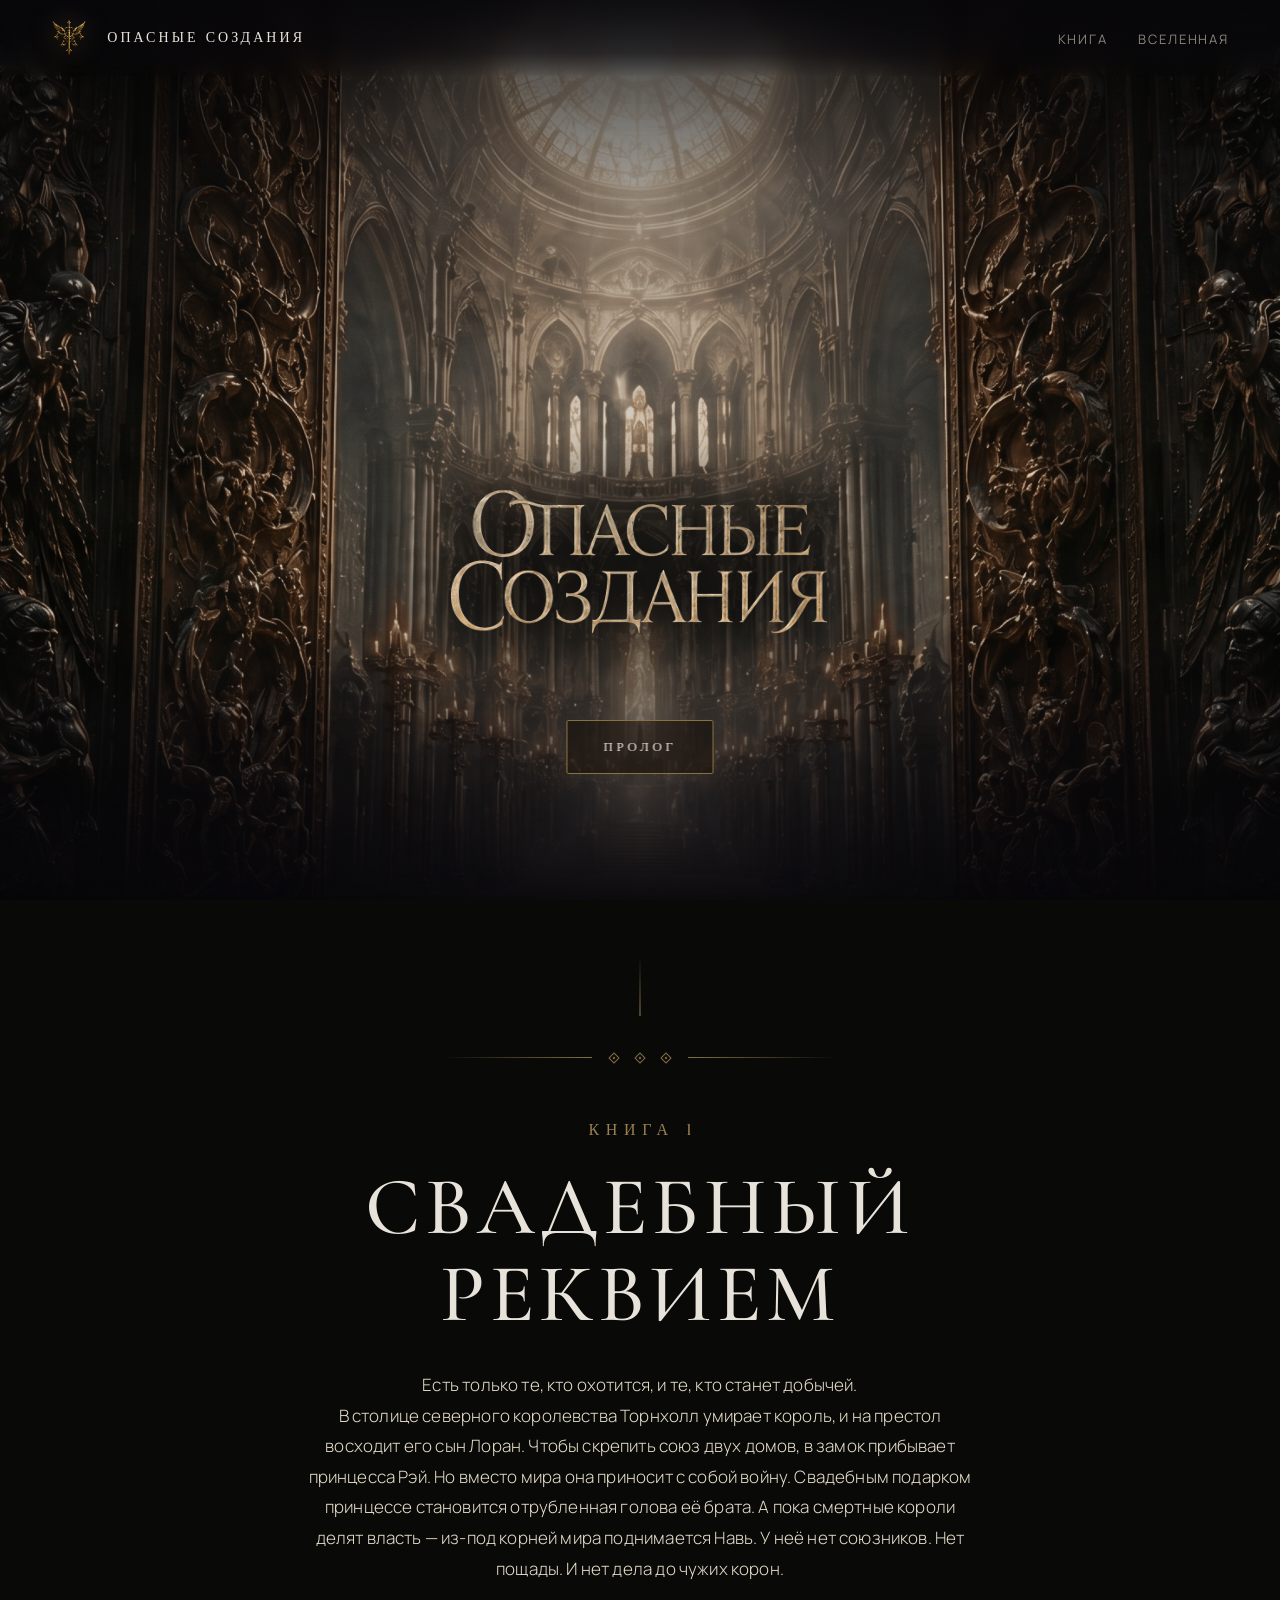
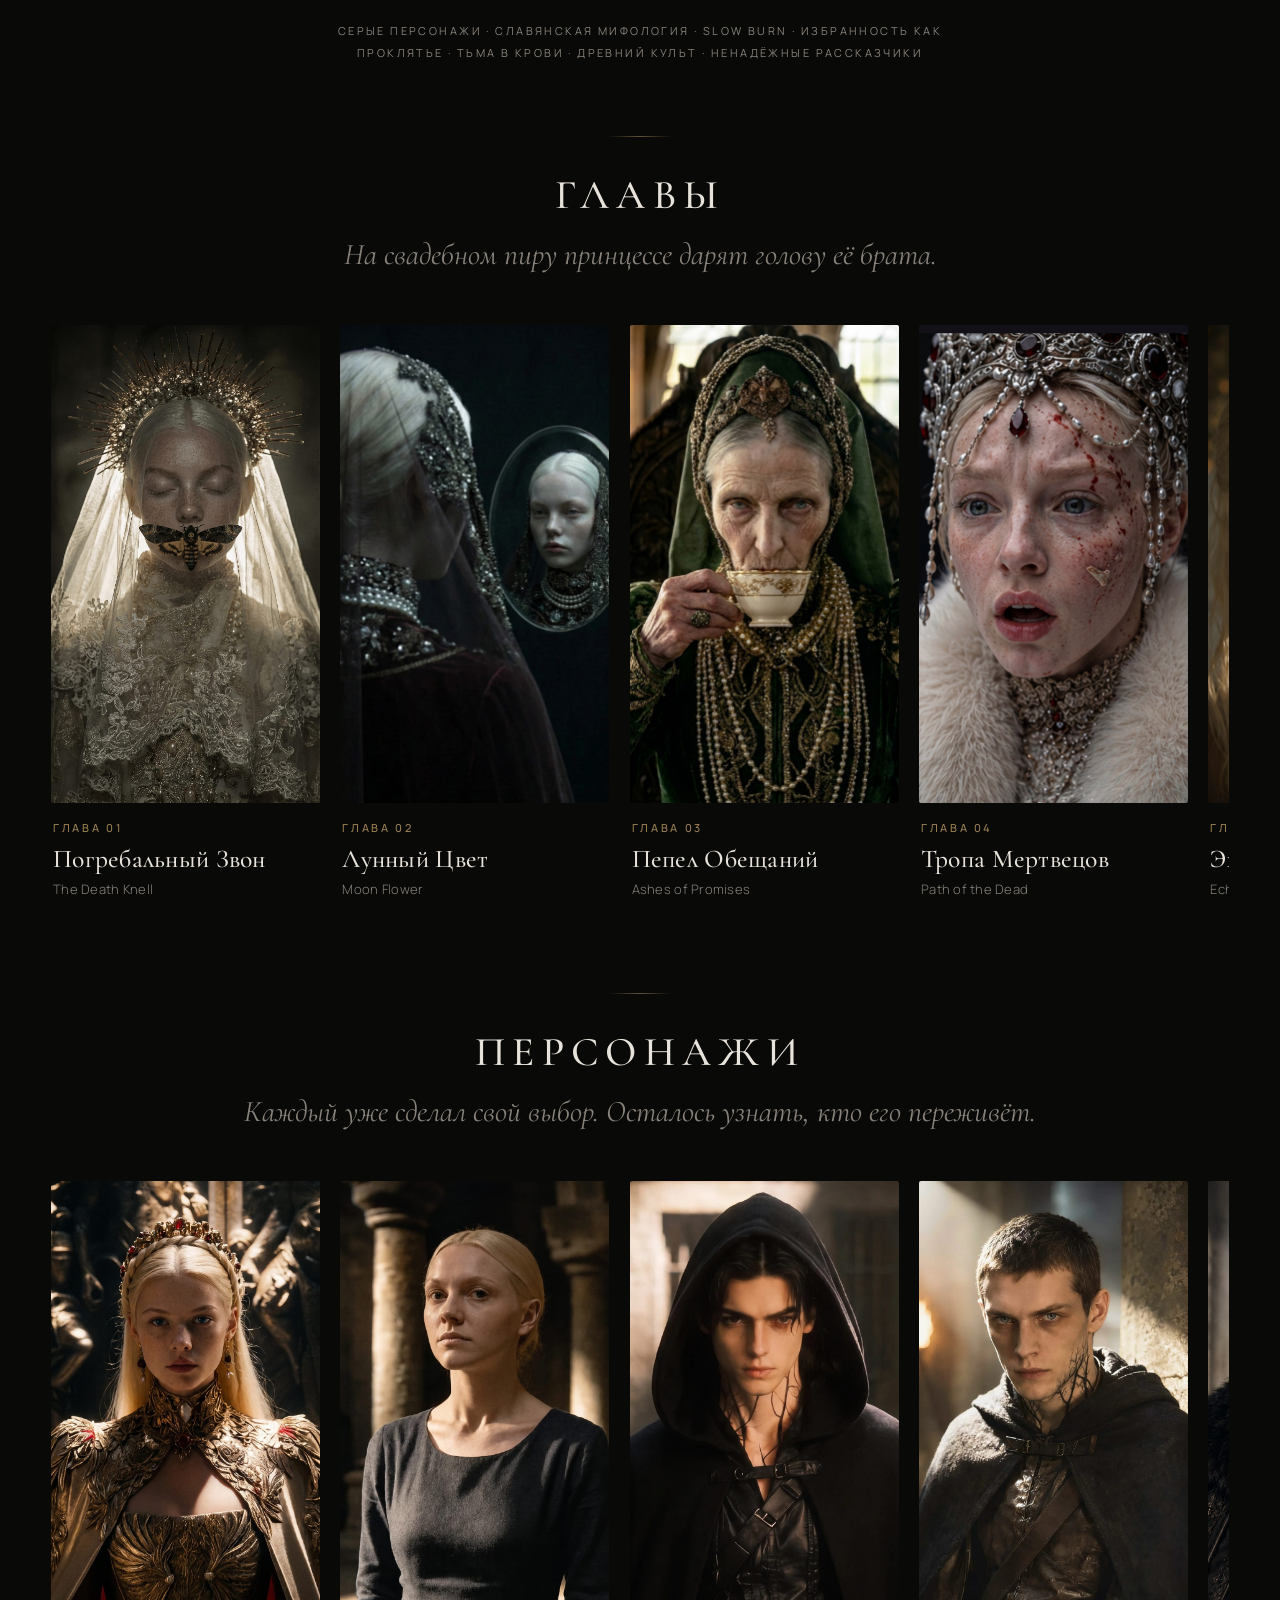
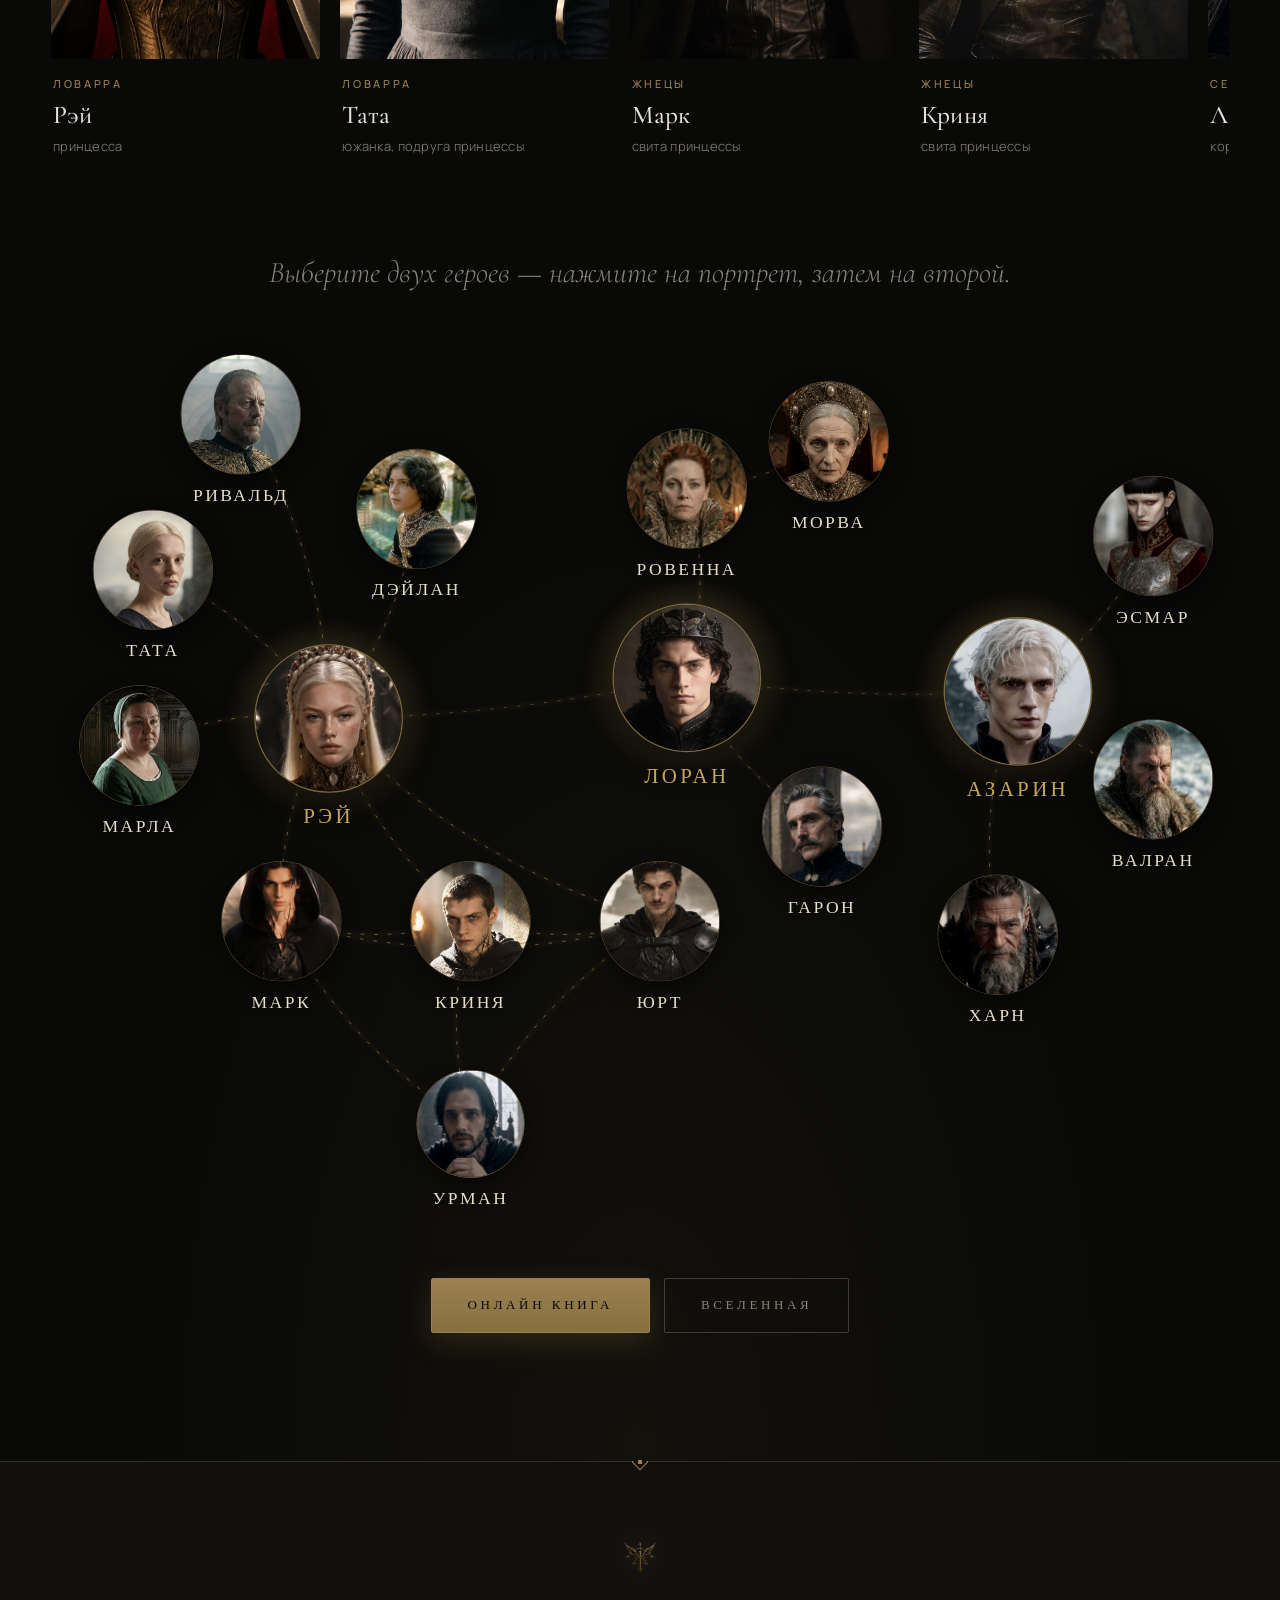
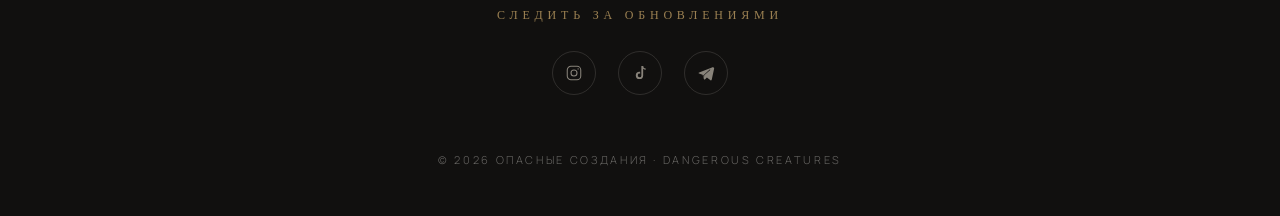
==== commit 58e4ca88: "new" ====
--- a/index.html
+++ b/index.html
@@ -1069,7 +1069,7 @@
     <div class="series-inline" id="cast" data-screen-label="characters">
       <div class="section-head">
         <h2 class="section-title">Персонажи</h2>
-        <p class="section-sub">Каждый уже сделал свой выбор.</p>
+        <p class="section-sub">Каждый уже сделал свой выбор. Осталось узнать, кто его переживёт.</p>
       </div>
       <div class="rail-wrap">
         <div class="rail" id="castRail"></div>
@@ -1077,11 +1077,8 @@
     </div>
 
     <div class="series-inline" id="relations" data-screen-label="relations">
-      <div class="section-head">
-        <h2 class="section-title">Дерево связей</h2>
-        <p class="section-sub">Наведите на портрет, чтобы увидеть его нити.</p>
-      </div>
       <div class="tree-embed">
+        <p class="tree-hint" id="treeHint">Выберите двух героев — нажмите на портрет, затем на второй.</p>
         <div class="tree-frame" id="treeFrame">
           <div class="tree-stage" id="treeStage">
             <svg class="tree-threads" id="treeThreads">
@@ -1092,6 +1089,10 @@
             </svg>
             <div id="treeNodes"></div>
           </div>
+          <div class="tree-panel" id="treePanel">
+            <div class="tp-chips" id="tpChips"></div>
+            <p class="tp-quote" id="tpQuote"></p>
+          </div>
         </div>
       </div>
     </div>
@@ -1103,25 +1104,6 @@
   </div>
 </section>
 
-
-<!-- ===================== PRE-ORDER ===================== -->
-<section class="preorder-section" id="preorder">
-  <div class="preorder-inner">
-    <h2 class="preorder-title" data-i18n-html="preorder.title">Хотите приобрести<br>печатную книгу?</h2>
-    <div class="ornament preorder-ornament" aria-hidden="true">
-      <span class="rule"></span>
-      <span class="diamond"></span>
-      <span class="diamond"></span>
-      <span class="diamond"></span>
-      <span class="rule right"></span>
-    </div>
-    <p class="preorder-sub body-text" data-i18n-html="preorder.sub">Оставьте email&nbsp;— и&nbsp;вы первыми узнаете о&nbsp;выходе коллекционного издания.</p>
-    <a class="btn btn-ghost preorder-btn" href="https://forms.gle/8o8okumvPJW8QKLm9" target="_blank" rel="noopener">
-      <span data-i18n="preorder.cta">Записаться</span>
-      <span class="preorder-arrow" aria-hidden="true">→</span>
-    </a>
-  </div>
-</section>
 
 <!-- ===================== FOOTER ===================== -->
 <footer>
@@ -1148,7 +1130,7 @@
       </svg>
     </a>
   </nav>
-  <div class="copyright">© 2025 Опасные Создания · Dangerous Creatures</div>
+  <div class="copyright">© 2026 Опасные Создания · Dangerous Creatures</div>
 </footer>
 
 <!-- ===================== SCRIPTS ===================== -->
--- a/home-sections.css
+++ b/home-sections.css
@@ -6,8 +6,6 @@
 .section-head{max-width:840px;margin:0 auto clamp(36px,5vw,56px);padding:0 24px;text-align:center}
 .section-title{font-family:'Cormorant Garamond',serif;font-weight:500;font-size:clamp(24px,3.2vw,42px);line-height:1.1;letter-spacing:0.18em;text-transform:uppercase;color:var(--ochre);margin-bottom:14px}
 .section-sub{font-family:'Cormorant Garamond',serif;font-style:italic;font-weight:400;font-size:clamp(20px,2.6vw,30px);color:var(--pearl-dim)}
-.section-sub::before{content:"\201C";color:var(--gold);opacity:0.7;margin-right:2px}
-.section-sub::after{content:"\201D";color:var(--gold);opacity:0.7;margin-left:2px}
 
 /* ============ SERIES + LOOKS shared: rails & cards ============ */
 .rail-wrap{padding:0 clamp(20px,4vw,56px)}
@@ -24,7 +22,9 @@
 .ch-trailers{position:absolute;left:0;right:0;bottom:0;display:flex;flex-direction:column;gap:8px;padding:14px;background:linear-gradient(180deg,rgba(9,9,8,0) 0%,rgba(9,9,8,0.55) 48%,rgba(9,9,8,0.9) 100%);opacity:0;transform:translateY(10px);transition:opacity .35s ease,transform .35s ease;pointer-events:none}
 .card[data-kind="series"]:hover .ch-trailers{opacity:1;transform:none;pointer-events:auto}
 .ch-trailer{display:flex;align-items:center;gap:10px;padding:10px 14px;border:1px solid rgba(255,255,255,0.28);border-radius:3px;background:rgba(255,255,255,0.09);backdrop-filter:blur(8px);-webkit-backdrop-filter:blur(8px);color:var(--pearl);font-family:'Manrope',sans-serif;font-size:12px;font-weight:500;letter-spacing:0.02em;text-decoration:none;transition:background .25s ease,border-color .25s ease}
-.ch-trailer:hover{background:rgba(255,255,255,0.18);border-color:rgba(255,255,255,0.55)}
+.ch-trailer:hover{background:rgba(255,255,255,0.18);border-color:rgba(255,255,255,0.55);color:var(--pearl)}
+.ch-trailer-read{border-color:var(--gold);background:rgba(197,165,90,0.16);color:var(--gold)}
+.ch-trailer-read:hover{background:var(--gold);color:var(--obsidian);border-color:var(--gold)}
 .ch-trailer .ig-ic{width:17px;height:17px;flex-shrink:0}
 .ch-trailer span{white-space:nowrap;overflow:hidden;text-overflow:ellipsis}
 .card[data-kind="series"]:hover .ch-cover img,.card[data-kind="cast"]:hover .ch-cover img{transform:scale(1.05)}
@@ -32,6 +32,9 @@
 .ch-num{display:block;font-family:'Manrope',sans-serif;font-size:11px;font-weight:500;letter-spacing:0.24em;text-transform:uppercase;color:var(--gold);margin-bottom:9px}
 .ch-title{font-family:'Cormorant Garamond',serif;font-weight:500;font-size:clamp(22px,2vw,27px);line-height:1.1;letter-spacing:0.01em;color:var(--pearl);margin-bottom:6px}
 .ch-desc{font-family:'Manrope',sans-serif;font-weight:300;font-size:13px;letter-spacing:0.02em;color:var(--pearl-dim);text-wrap:pretty}
+.ch-read{display:inline-flex;align-self:flex-start;align-items:center;gap:8px;margin-top:14px;padding:10px 20px;border:1px solid var(--gold);border-radius:3px;font-family:'Cinzel',serif;font-size:11px;letter-spacing:0.18em;text-transform:uppercase;color:var(--gold);background:transparent;transition:background 0.3s ease,color 0.3s ease}
+.ch-read::after{content:"→";font-size:13px}
+.ch-read:hover{background:var(--gold);color:var(--obsidian)}
 .card.is-soon{cursor:default}
 .card.is-soon .ch-cover img{opacity:0.5;filter:grayscale(0.2)}
 .ch-soon{position:absolute;left:50%;bottom:16px;transform:translateX(-50%);font-family:'Manrope',sans-serif;font-size:clamp(16px,1.8vw,21px);font-weight:600;letter-spacing:0.22em;text-transform:uppercase;color:var(--pearl);padding:12px 26px;white-space:nowrap;text-align:center;background:rgba(8,6,8,0.55);border:1px solid rgba(197,165,90,0.55);border-radius:2px;backdrop-filter:blur(2px);-webkit-backdrop-filter:blur(2px)}
@@ -126,7 +129,7 @@
 }
 
 /* ============ ДЕРЕВО СВЯЗЕЙ (relations tree) ============ */
-.tree-embed{--tgold:#C5A55A;--tgold-soft:#e6c878;--tpearl:#e6ddc9;--tpearl-mute:#8b8578;padding:0 clamp(16px,3vw,40px)}
+.tree-embed{--tgold:#C5A55A;--tgold-soft:#e6c878;--tpearl:#e6ddc9;--tpearl-mute:#8b8578;padding:0 clamp(16px,3vw,40px);display:flex;flex-direction:column;gap:clamp(26px,3.4vw,44px)}
 .tree-frame{position:relative;width:100%;max-width:1600px;margin:0 auto;aspect-ratio:1780/1300;overflow:hidden}
 .tree-stage{position:absolute;top:0;left:0;width:1780px;height:1200px;transform-origin:top left}
 .tree-embed svg.tree-threads{position:absolute;inset:0;overflow:visible;pointer-events:none}
@@ -153,10 +156,50 @@
 .tree-embed .t-node.center::before{content:"";position:absolute;inset:-26%;border-radius:50%;z-index:-1;pointer-events:none;background:radial-gradient(circle,rgba(197,165,90,0.22) 0%,rgba(197,165,90,0) 68%)}
 .tree-embed .t-node.center .nm{font-size:31px;letter-spacing:0.16em;color:var(--tgold)}
 .tree-embed .t-node.hub .disc{border-color:rgba(197,165,90,0.5)}
-@media (max-width:880px){
-  .tree-embed .t-node .nm{font-size:20px}
-  .tree-embed .t-node.center .nm{font-size:24px}
-  .tree-embed .t-node .role{font-size:16px;top:calc(100% + 40px)}
+.tree-embed .t-node.is-sel .disc{border-color:var(--tgold);box-shadow:0 14px 40px rgba(0,0,0,0.6),0 0 34px rgba(197,165,90,0.38);transform:translateY(-2px)}
+.tree-embed .t-node.is-sel .nm{color:var(--tgold-soft)}
+.tree-embed .t-node.is-sel .role{opacity:1}
+.tree-embed .tree-sel-line{stroke:var(--tgold-soft);stroke-width:2.6;fill:none;opacity:0;stroke-linecap:round;filter:drop-shadow(0 0 7px rgba(197,165,90,0.65));transition:opacity .4s ease}
+.tree-embed .tree-sel-line.on{opacity:.95}
+.tree-stage.paired .edge{opacity:0;transition:opacity .35s ease}
+.tree-hint{order:-1;text-align:center;font-family:'Cormorant Garamond',serif;font-style:italic;font-size:clamp(20px,2.6vw,30px);color:var(--pearl-dim);margin:0}
+.tree-panel{position:absolute;left:0;top:0;transform:translate(-50%,-50%);width:min(430px,82vw);padding:18px 22px 20px;border:1px solid rgba(197,165,90,0.32);border-radius:3px;background:rgba(9,7,12,0.92);backdrop-filter:blur(10px);-webkit-backdrop-filter:blur(10px);text-align:center;opacity:0;pointer-events:none;transition:opacity .3s ease;z-index:30;box-shadow:0 22px 55px rgba(0,0,0,0.65)}
+.tree-panel.float-on{opacity:1}
+.tp-chips{display:flex;align-items:center;justify-content:center;gap:16px;margin-bottom:14px;min-height:1px}
+.tp-chips:empty{display:none}
+.tp-chip{display:flex;flex-direction:column;align-items:center;gap:7px}
+.tp-chip-img{width:52px;height:52px;border-radius:50%;overflow:hidden;border:1px solid rgba(197,165,90,0.55);display:block;box-shadow:0 6px 16px rgba(0,0,0,0.5)}
+.tp-chip-img img{width:100%;height:100%;object-fit:cover;display:block}
+.tp-chip-nm{font-family:'Cinzel',serif;font-size:12px;letter-spacing:0.16em;text-transform:uppercase;color:var(--tpearl)}
+.tp-x{font-family:'Cinzel',serif;color:var(--tgold);font-size:18px;opacity:.65;align-self:center;margin-top:-16px}
+.tp-context{font-family:'Cinzel',serif;font-size:11px;letter-spacing:0.22em;text-transform:uppercase;color:var(--tgold);margin-bottom:11px}
+.tp-quote{font-family:'Cormorant Garamond',serif;font-style:italic;font-size:clamp(17px,2vw,21px);line-height:1.4;color:var(--tpearl);text-wrap:pretty;transition:opacity .25s ease}
+.tp-quote.is-changing{opacity:0}
+.tp-quote b{font-style:normal;color:var(--tgold-soft);font-weight:500}
+.tp-quote .tp-sp{display:block;font-style:normal;font-family:'Cinzel',serif;font-size:0.55em;letter-spacing:0.14em;text-transform:uppercase;color:var(--tgold-soft);margin-bottom:6px}
+@media (max-width:880px){
+  .tree-embed .t-node .nm{font-size:27px}
+  .tree-embed .t-node.center .nm{font-size:33px}
+  .tree-embed .t-node .role{font-size:22px;width:230px;top:calc(100% + 56px)}
+}
+
+/* ============ MOBILE: rails (chapters + characters) ============ */
+@media (max-width:880px){
+  .rail-wrap{padding:0 16px}
+  .rail{gap:12px;padding-bottom:16px}
+  .card{flex:0 0 44vw;max-width:210px}
+  /* trailer buttons: no hover on touch — always visible */
+  .card[data-kind="series"] .ch-trailers{opacity:1;transform:none;pointer-events:auto}
+  .ch-trailers{gap:6px;padding:10px}
+  .ch-trailer{padding:8px 10px;font-size:11px;gap:7px}
+  .ch-trailer .ig-ic{width:15px;height:15px}
+  .ch-cap{padding-top:12px}
+  .ch-num{font-size:10px;letter-spacing:0.2em;margin-bottom:6px}
+  .ch-title{font-size:19px}
+  .ch-desc{font-size:12px}
+  .ch-soon{font-size:14px;padding:9px 18px;letter-spacing:0.16em}
+  /* character captions: no hover on touch — always visible */
+  .card[data-kind="cast"] .cast-hover{opacity:1}
 }
 
 /* ============ FOOTER (simplified) ============ */
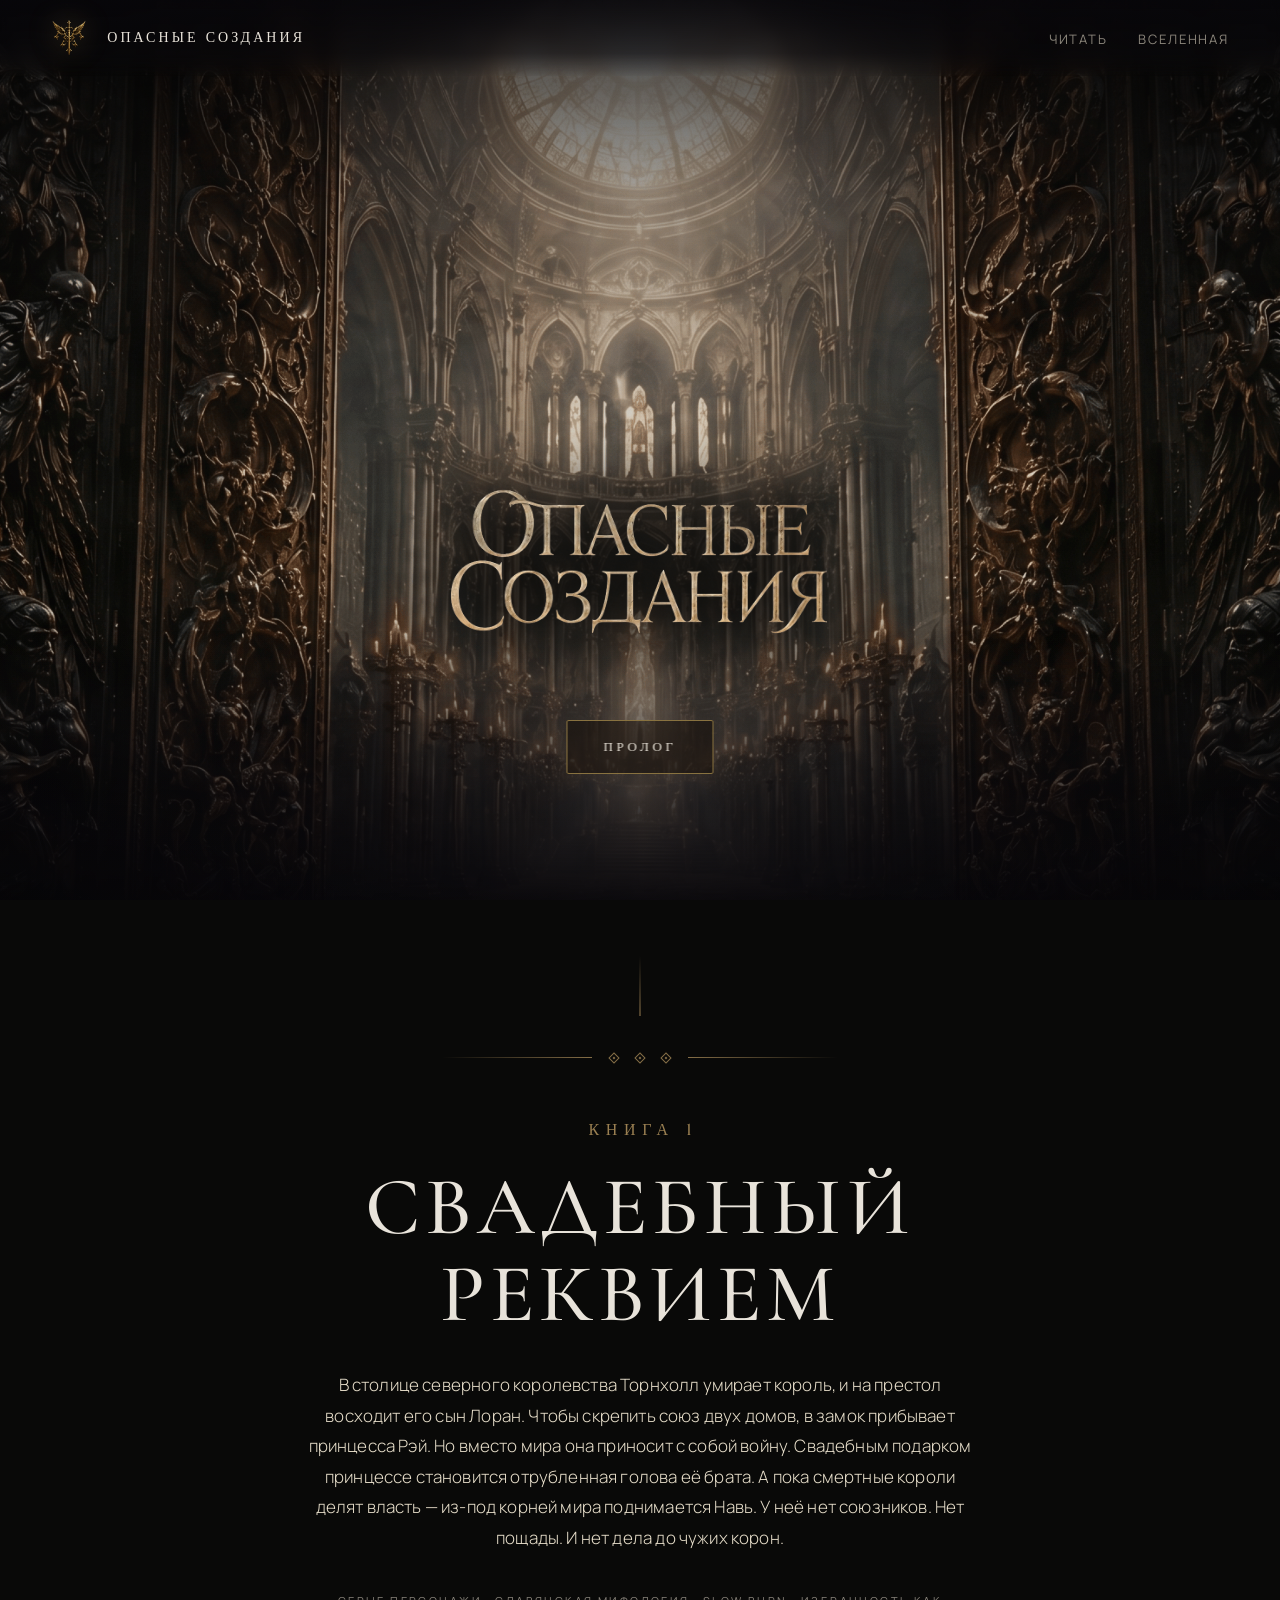
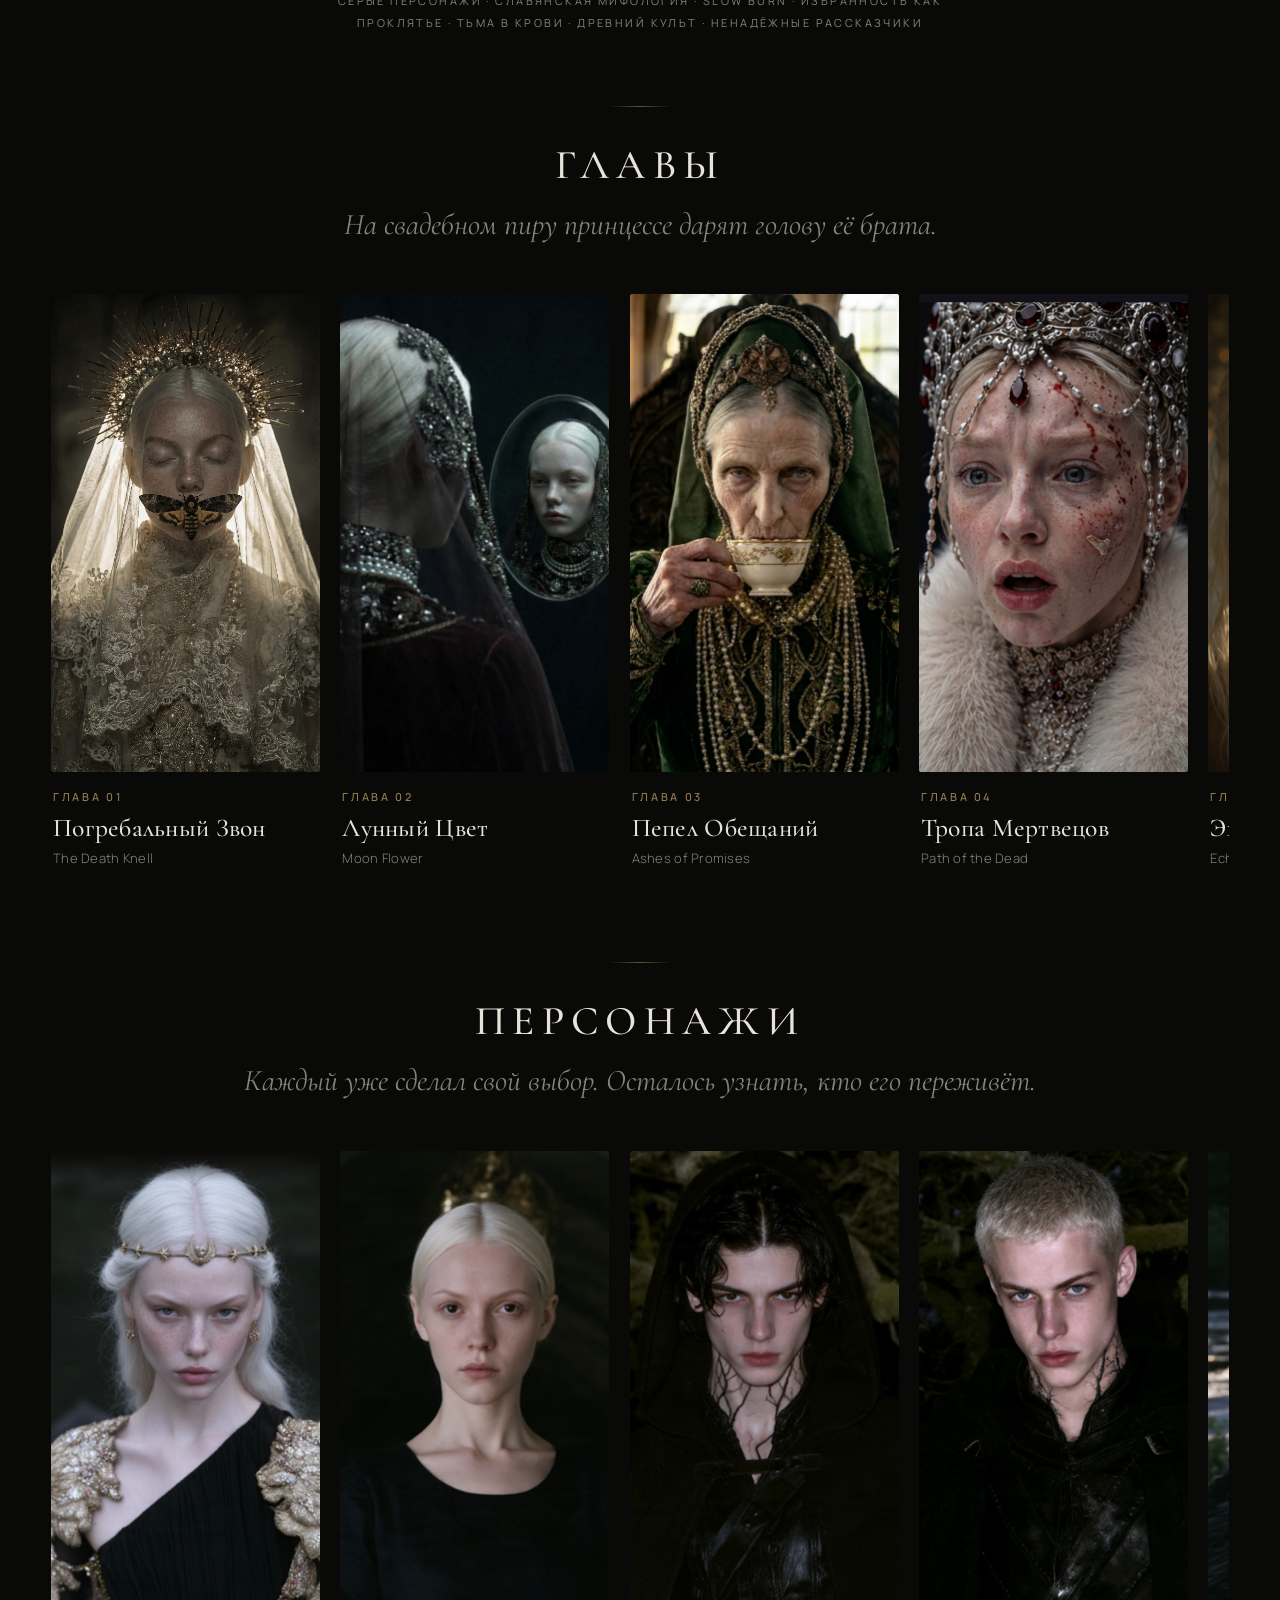
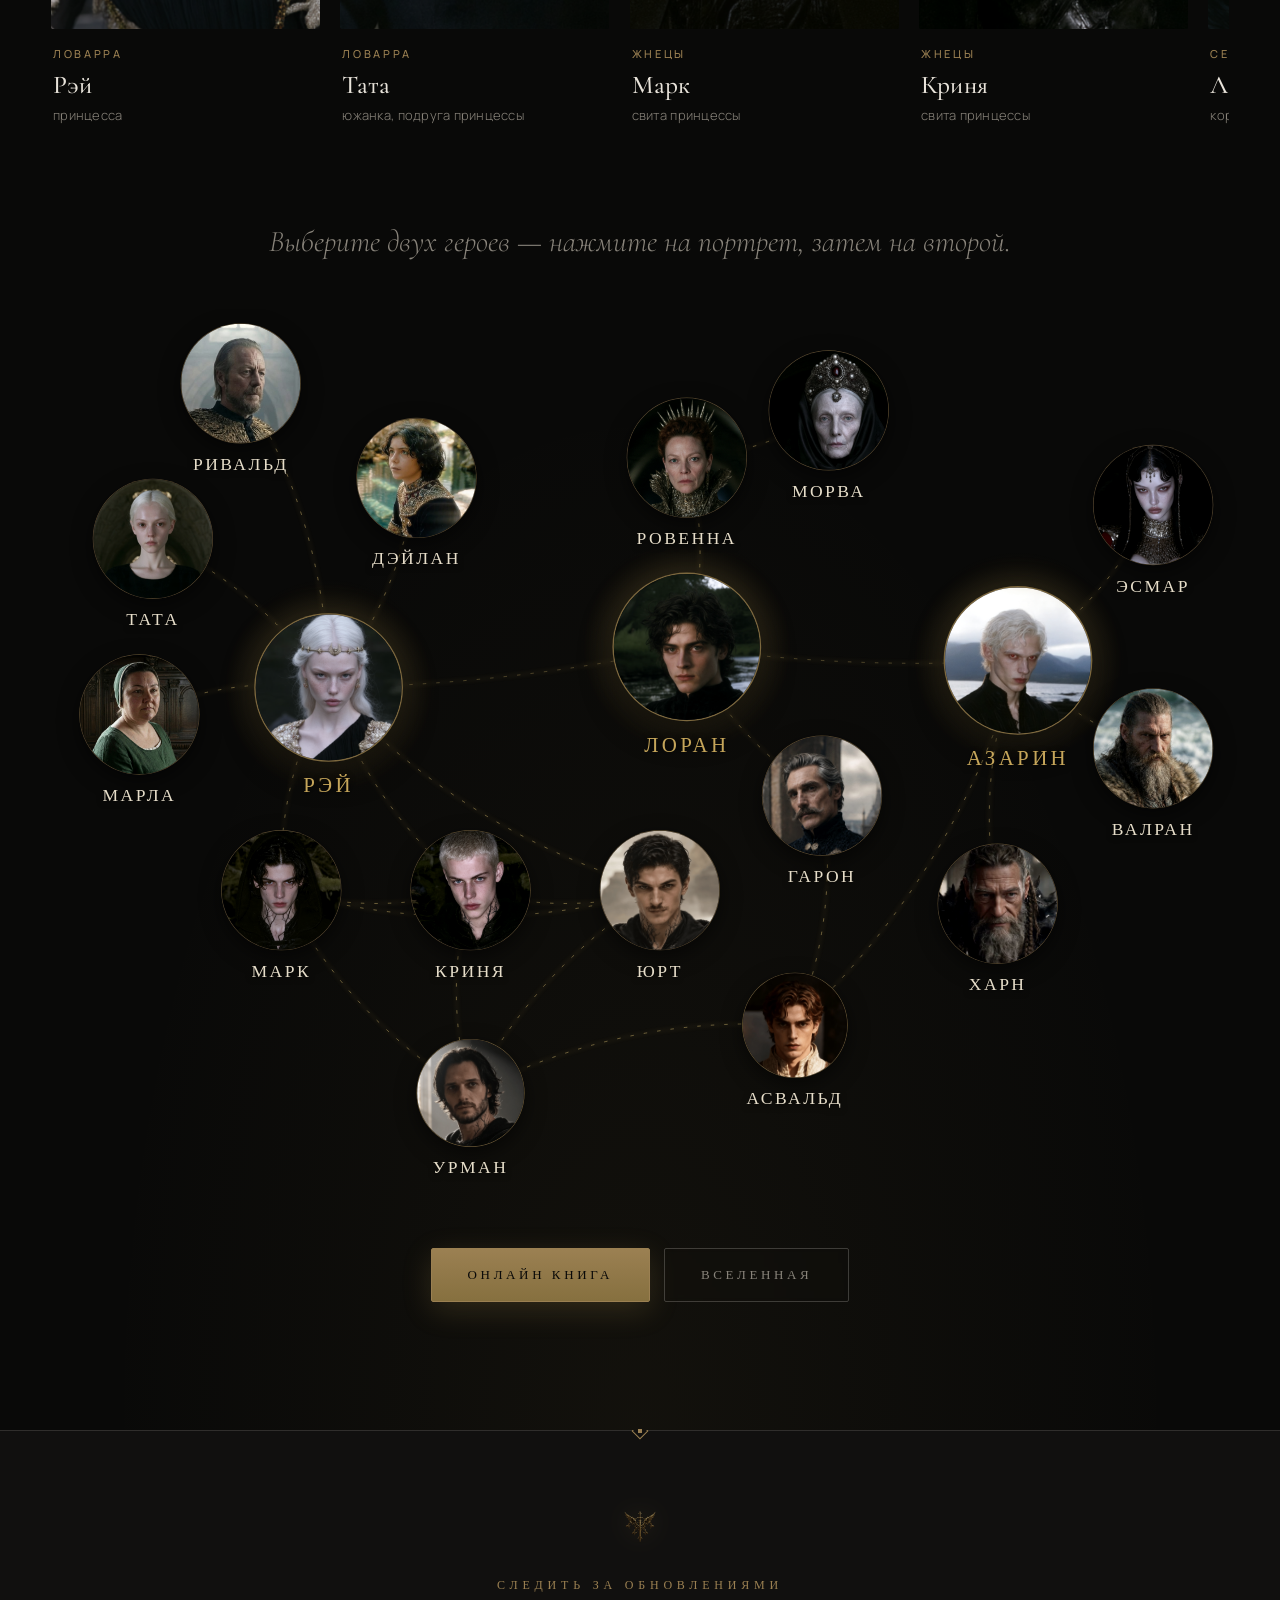
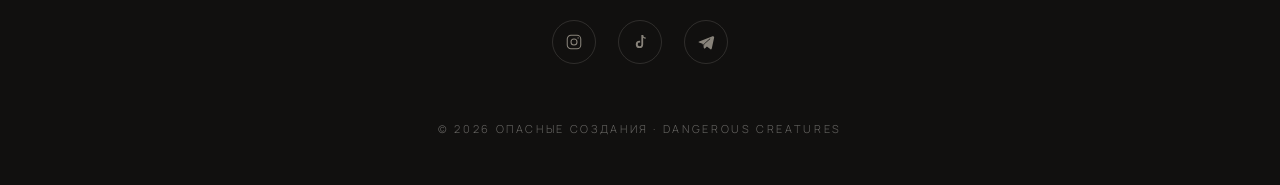
==== commit e67269bf: "new" ====
--- a/index.html
+++ b/index.html
@@ -1255,8 +1255,12 @@
     try { localStorage.setItem('lang', lang); } catch(e){}
   }
 
+  // EN leaves for the dedicated English page (en.html); RU stays here.
   document.querySelectorAll('.lang button').forEach(b => {
-    b.addEventListener('click', () => setLang(b.dataset.lang));
+    b.addEventListener('click', () => {
+      if (b.dataset.lang === 'en') { try { localStorage.setItem('lang','en'); } catch(e){} window.location.href = 'en.html'; return; }
+      setLang('ru');
+    });
   });
 
   // Pre-order section — reveal text on scroll into view
@@ -1275,8 +1279,7 @@
     io.observe(section);
   })();
   try {
-    const saved = localStorage.getItem('lang');
-    if (saved && I18N[saved]) setLang(saved);
+    setLang('ru');
   } catch(e){}
 </script>
 
--- a/home-sections.css
+++ b/home-sections.css
@@ -35,6 +35,11 @@
 .ch-read{display:inline-flex;align-self:flex-start;align-items:center;gap:8px;margin-top:14px;padding:10px 20px;border:1px solid var(--gold);border-radius:3px;font-family:'Cinzel',serif;font-size:11px;letter-spacing:0.18em;text-transform:uppercase;color:var(--gold);background:transparent;transition:background 0.3s ease,color 0.3s ease}
 .ch-read::after{content:"→";font-size:13px}
 .ch-read:hover{background:var(--gold);color:var(--obsidian)}
+.ch-cover.is-ph{display:flex;align-items:center;justify-content:center;background:linear-gradient(160deg,#14110d 0%,#0b0a08 100%)}
+.ch-cover-ph{display:flex;flex-direction:column;align-items:center;justify-content:center;gap:16px;text-align:center;padding:20px}
+.ch-ph-num{font-family:'Manrope',sans-serif;font-size:11px;font-weight:500;letter-spacing:0.24em;text-transform:uppercase;color:var(--gold)}
+.ch-ph-rule{width:44px;height:1px;background:linear-gradient(90deg,transparent,var(--gold),transparent);opacity:0.7}
+.ch-ph-soon{font-family:'Manrope',sans-serif;font-size:clamp(16px,1.8vw,21px);font-weight:600;letter-spacing:0.22em;text-transform:uppercase;color:var(--pearl-dim)}
 .card.is-soon{cursor:default}
 .card.is-soon .ch-cover img{opacity:0.5;filter:grayscale(0.2)}
 .ch-soon{position:absolute;left:50%;bottom:16px;transform:translateX(-50%);font-family:'Manrope',sans-serif;font-size:clamp(16px,1.8vw,21px);font-weight:600;letter-spacing:0.22em;text-transform:uppercase;color:var(--pearl);padding:12px 26px;white-space:nowrap;text-align:center;background:rgba(8,6,8,0.55);border:1px solid rgba(197,165,90,0.55);border-radius:2px;backdrop-filter:blur(2px);-webkit-backdrop-filter:blur(2px)}
